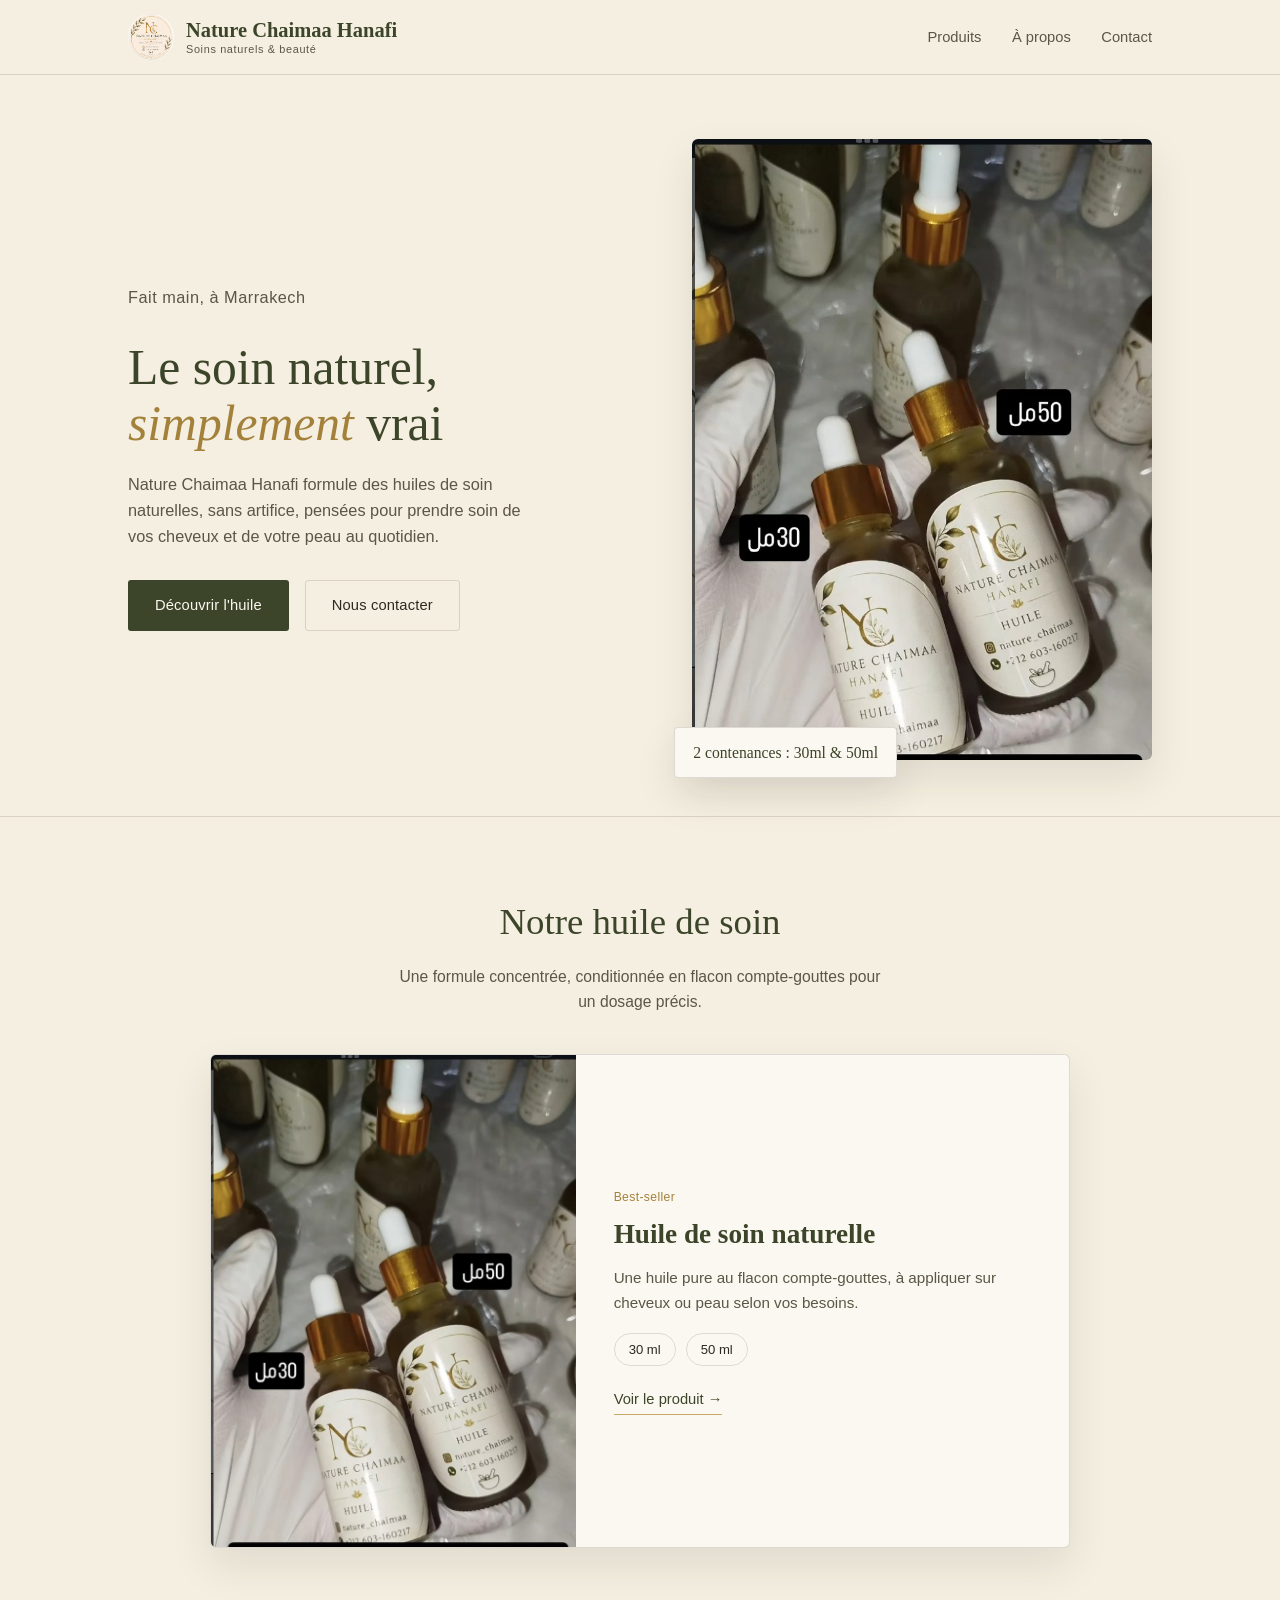
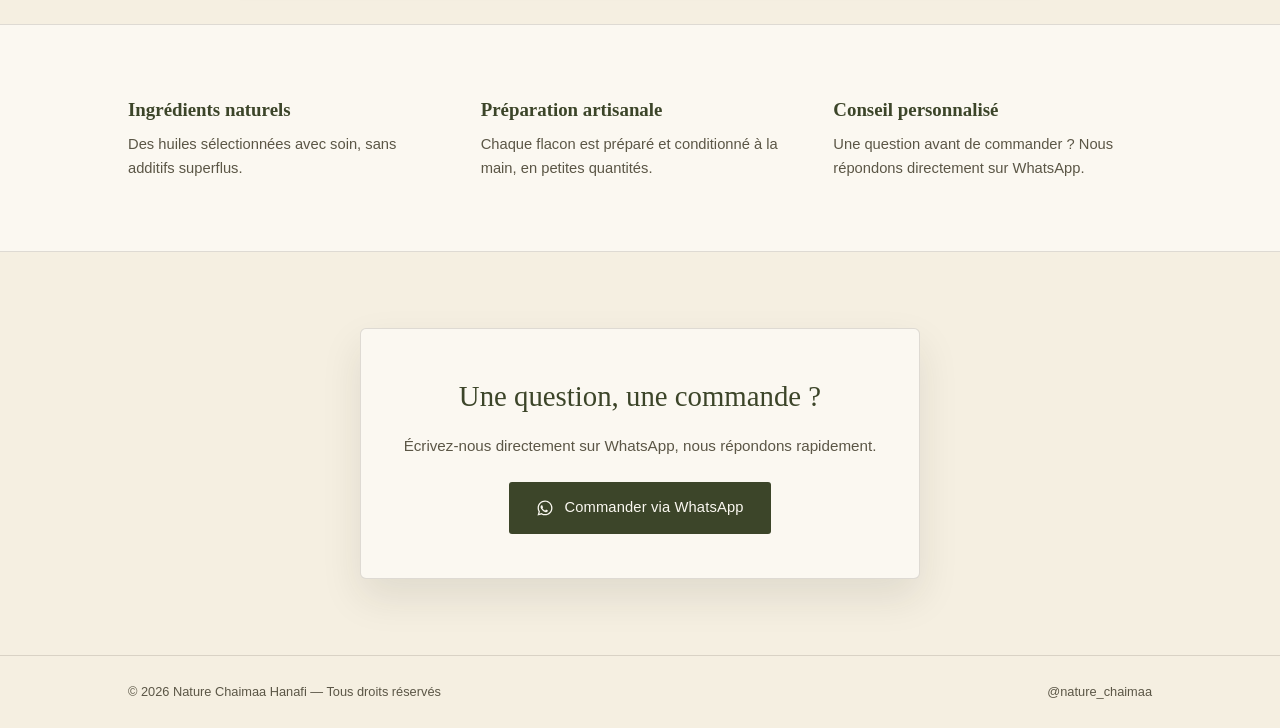
==== index.html @ 71bb735b "first" ====
<!DOCTYPE html>
<html lang="fr">
<head>
<meta charset="UTF-8">
<meta name="viewport" content="width=device-width, initial-scale=1">
<title>Nature Chaimaa Hanafi — Soins naturels &amp; beauté</title>
<meta name="description" content="Nature Chaimaa Hanafi : huiles de soin 100% naturelles, formulées à la main. Découvrez notre huile phare en 30ml et 50ml.">

<!-- Sécurité de base : on limite les sources autorisées (pas de script externe non prévu) -->
<meta http-equiv="Content-Security-Policy" content="default-src 'self'; img-src 'self' data:; style-src 'self' 'unsafe-inline' https://fonts.googleapis.com; font-src https://fonts.gstatic.com; script-src 'self'; connect-src 'self'; frame-ancestors 'none'; base-uri 'self'; form-action 'self'">
<meta http-equiv="X-Content-Type-Options" content="nosniff">
<meta http-equiv="Referrer-Policy" content="strict-origin-when-cross-origin">

<link rel="icon" href="assets/logo.png">
<link rel="stylesheet" href="css/style.css">
</head>
<body>

<header class="site-header">
  <div class="container">
    <a class="brand" href="index.html">
      <img src="assets/logo.png" alt="Logo Nature Chaimaa Hanafi">
      <span class="brand-text">
        <strong>Nature Chaimaa Hanafi</strong>
        <span>Soins naturels &amp; beauté</span>
      </span>
    </a>
    <nav>
      <a href="#produits">Produits</a>
      <a href="#apropos">À propos</a>
      <a href="#contact">Contact</a>
    </nav>
  </div>
</header>

<main>

  <section class="hero">
    <div class="container">
      <div class="hero-text">
        <p class="hero-eyebrow">Fait main, à Marrakech</p>
        <h1>Le soin naturel, <em>simplement</em> vrai</h1>
        <p>Nature Chaimaa Hanafi formule des huiles de soin naturelles, sans artifice, pensées pour prendre soin de vos cheveux et de votre peau au quotidien.</p>
        <div class="hero-actions">
          <a href="#produits" class="btn btn-primary">Découvrir l'huile</a>
          <a href="#contact" class="btn btn-ghost">Nous contacter</a>
        </div>
      </div>
      <div class="hero-figure">
        <img src="assets/huile-hero.jpg" alt="Flacons de l'huile Nature Chaimaa Hanafi, disponibles en 30ml et 50ml">
        <div class="tag">2 contenances : 30ml &amp; 50ml</div>
      </div>
    </div>
  </section>

  <section class="produits" id="produits">
    <div class="container">
      <div class="section-head">
        <h2>Notre huile de soin</h2>
        <p>Une formule concentrée, conditionnée en flacon compte-gouttes pour un dosage précis.</p>
      </div>

      <a class="product-card" href="product-huile.html">
        <div class="product-media">
          <img src="assets/huile-hero.jpg" alt="Huile de soin Nature Chaimaa Hanafi">
        </div>
        <div class="product-body">
          <span class="product-kicker">Best-seller</span>
          <h3>Huile de soin naturelle</h3>
          <p>Une huile pure au flacon compte-gouttes, à appliquer sur cheveux ou peau selon vos besoins.</p>
          <div class="product-sizes">
            <span>30 ml</span>
            <span>50 ml</span>
          </div>
          <span class="product-link">Voir le produit →</span>
        </div>
      </a>
    </div>
  </section>

  <section class="about" id="apropos">
    <div class="container">
      <div class="about-item">
        <h4>Ingrédients naturels</h4>
        <p>Des huiles sélectionnées avec soin, sans additifs superflus.</p>
      </div>
      <div class="about-item">
        <h4>Préparation artisanale</h4>
        <p>Chaque flacon est préparé et conditionné à la main, en petites quantités.</p>
      </div>
      <div class="about-item">
        <h4>Conseil personnalisé</h4>
        <p>Une question avant de commander ? Nous répondons directement sur WhatsApp.</p>
      </div>
    </div>
  </section>

  <section class="contact" id="contact">
    <div class="container">
      <div class="contact-box">
        <h2>Une question, une commande ?</h2>
        <p>Écrivez-nous directement sur WhatsApp, nous répondons rapidement.</p>
        <a
          href="#"
          id="btn-order-whatsapp-home"
          class="btn btn-whatsapp"
          data-whatsapp-simple
          data-product="Huile Nature Chaimaa Hanafi"
          target="_blank"
          rel="noopener noreferrer"
        >
          <svg viewBox="0 0 24 24" aria-hidden="true"><path d="M12.04 2C6.58 2 2.13 6.45 2.13 11.91c0 1.75.46 3.45 1.32 4.95L2 22l5.29-1.39a9.87 9.87 0 0 0 4.75 1.21h.01c5.46 0 9.91-4.45 9.91-9.91 0-2.65-1.03-5.14-2.9-7.01A9.82 9.82 0 0 0 12.04 2zm0 1.67c2.19 0 4.25.85 5.8 2.4a8.2 8.2 0 0 1 2.4 5.81c0 4.53-3.68 8.21-8.21 8.21a8.2 8.2 0 0 1-4.15-1.13l-.3-.17-3.14.83.84-3.06-.19-.31a8.18 8.18 0 0 1-1.26-4.37c0-4.53 3.69-8.21 8.21-8.21zm-4.47 4.7c-.16 0-.42.06-.64.31-.22.24-.85.83-.85 2.03 0 1.2.87 2.35.99 2.51.12.16 1.7 2.6 4.13 3.64 2.02.86 2.43.69 2.87.65.44-.04 1.41-.58 1.61-1.13.2-.56.2-1.03.14-1.13-.06-.1-.22-.16-.46-.28-.24-.12-1.41-.7-1.63-.78-.22-.08-.38-.12-.54.12-.16.24-.62.78-.76.94-.14.16-.28.18-.52.06-.24-.12-1.02-.38-1.95-1.21-.72-.64-1.2-1.44-1.34-1.68-.14-.24-.02-.37.1-.49.11-.11.24-.28.36-.42.12-.14.16-.24.24-.4.08-.16.04-.3-.02-.42-.06-.12-.54-1.32-.75-1.8-.2-.47-.4-.4-.55-.41-.14-.01-.3-.01-.46-.01z"/></svg>
          Commander via WhatsApp
        </a>
      </div>
    </div>
  </section>

</main>

<footer class="site-footer">
  <div class="container">
    <span>© <span id="year"></span> Nature Chaimaa Hanafi — Tous droits réservés</span>
    <a href="https://instagram.com/nature_chaimaa" target="_blank" rel="noopener noreferrer">@nature_chaimaa</a>
  </div>
</footer>

<script src="js/script.js"></script>
</body>
</html>
---- css/style.css ----
/* ==========================================================================
   Nature Chaimaa Hanafi — feuille de style
   Palette inspirée du logo : crème, olive, or mat
   ========================================================================== */

@import url('https://fonts.googleapis.com/css2?family=Cormorant+Garamond:ital,wght@0,400;0,500;0,600;1,500&family=Jost:wght@300;400;500;600&display=swap');

:root {
  --cream: #F5EFE1;
  --cream-soft: #FBF8F1;
  --ink: #2C291F;
  --ink-soft: #5B5646;
  --olive: #545F3B;
  --olive-deep: #3C4529;
  --gold: #A3813A;
  --gold-soft: #C9A968;
  --line: rgba(44, 41, 31, 0.14);
  --shadow: 0 18px 40px rgba(44, 41, 31, 0.10);

  --font-display: 'Cormorant Garamond', 'Georgia', serif;
  --font-body: 'Jost', 'Segoe UI', sans-serif;
}

*, *::before, *::after { box-sizing: border-box; }

html { scroll-behavior: smooth; }

body {
  margin: 0;
  background: var(--cream);
  color: var(--ink);
  font-family: var(--font-body);
  font-weight: 300;
  line-height: 1.6;
  -webkit-font-smoothing: antialiased;
}

img { max-width: 100%; display: block; }

a { color: inherit; text-decoration: none; }

:focus-visible {
  outline: 2px solid var(--gold);
  outline-offset: 3px;
}

.container {
  width: 100%;
  max-width: 1080px;
  margin: 0 auto;
  padding: 0 28px;
}

/* ---------- Header ---------- */

.site-header {
  position: sticky;
  top: 0;
  z-index: 20;
  background: rgba(245, 239, 225, 0.92);
  backdrop-filter: blur(6px);
  border-bottom: 1px solid var(--line);
}

.site-header .container {
  display: flex;
  align-items: center;
  justify-content: space-between;
  padding-top: 14px;
  padding-bottom: 14px;
}

.brand {
  display: flex;
  align-items: center;
  gap: 12px;
}

.brand img {
  width: 46px;
  height: 46px;
  border-radius: 50%;
  object-fit: cover;
}

.brand-text {
  display: flex;
  flex-direction: column;
  line-height: 1.15;
}

.brand-text strong {
  font-family: var(--font-display);
  font-size: 1.28rem;
  font-weight: 600;
  color: var(--olive-deep);
}

.brand-text span {
  font-size: 0.68rem;
  letter-spacing: 0.06em;
  color: var(--ink-soft);
}

.site-header nav a {
  font-size: 0.92rem;
  color: var(--ink-soft);
  margin-left: 26px;
  transition: color 0.2s ease;
}

.site-header nav a:hover { color: var(--gold); }

/* ---------- Hero ---------- */

.hero {
  padding: 64px 0 56px;
  border-bottom: 1px solid var(--line);
}

.hero .container {
  display: grid;
  grid-template-columns: 1.05fr 0.95fr;
  gap: 56px;
  align-items: center;
}

.hero-eyebrow {
  color: var(--gold);
  font-size: 0.82rem;
  letter-spacing: 0.03em;
}

.hero h1 {
  font-family: var(--font-display);
  font-weight: 500;
  font-size: clamp(2.2rem, 4vw, 3.1rem);
  line-height: 1.12;
  color: var(--olive-deep);
  margin: 10px 0 20px;
}

.hero h1 em {
  font-style: italic;
  color: var(--gold);
}

.hero p {
  max-width: 46ch;
  color: var(--ink-soft);
  font-size: 1.02rem;
  margin-bottom: 30px;
}

.hero-actions {
  display: flex;
  gap: 16px;
  flex-wrap: wrap;
}

.hero-figure {
  position: relative;
}

.hero-figure img {
  width: 100%;
  border-radius: 6px;
  box-shadow: var(--shadow);
}

.hero-figure .tag {
  position: absolute;
  bottom: -18px;
  left: -18px;
  background: var(--cream-soft);
  border: 1px solid var(--line);
  border-radius: 4px;
  padding: 12px 18px;
  font-family: var(--font-display);
  font-size: 0.98rem;
  color: var(--olive-deep);
  box-shadow: var(--shadow);
}

/* ---------- Buttons ---------- */

.btn {
  display: inline-flex;
  align-items: center;
  gap: 10px;
  padding: 13px 26px;
  border-radius: 3px;
  font-size: 0.92rem;
  letter-spacing: 0.01em;
  border: 1px solid transparent;
  cursor: pointer;
  transition: transform 0.15s ease, box-shadow 0.15s ease, background 0.2s ease;
}

.btn-primary {
  background: var(--olive-deep);
  color: var(--cream-soft);
}

.btn-primary:hover {
  background: var(--olive);
  box-shadow: 0 8px 20px rgba(60, 69, 41, 0.28);
}

.btn-ghost {
  background: transparent;
  border-color: var(--line);
  color: var(--ink);
}

.btn-ghost:hover { border-color: var(--gold); color: var(--gold); }

.btn-whatsapp {
  background: #3C4529;
  color: var(--cream-soft);
}

.btn-whatsapp:hover {
  background: var(--gold);
  color: var(--ink);
}

.btn-whatsapp svg { width: 18px; height: 18px; fill: currentColor; }

/* ---------- Section titles ---------- */

.section-head {
  max-width: 56ch;
  margin: 0 auto 40px;
  text-align: center;
}

.section-head h2 {
  font-family: var(--font-display);
  font-weight: 500;
  font-size: clamp(1.8rem, 3vw, 2.3rem);
  color: var(--olive-deep);
  margin: 0 0 12px;
}

.section-head p {
  color: var(--ink-soft);
  font-size: 0.98rem;
  margin: 0;
}

/* ---------- Produit (carte) ---------- */

.produits { padding: 76px 0; }

.product-card {
  display: grid;
  grid-template-columns: 0.85fr 1.15fr;
  gap: 0;
  background: var(--cream-soft);
  border: 1px solid var(--line);
  border-radius: 6px;
  overflow: hidden;
  box-shadow: var(--shadow);
  transition: box-shadow 0.2s ease;
  max-width: 860px;
  margin: 0 auto;
}

.product-card:hover { box-shadow: 0 24px 50px rgba(44,41,31,0.14); }

.product-card .product-media {
  position: relative;
  overflow: hidden;
  min-height: 260px;
}

.product-card .product-media img {
  width: 100%;
  height: 100%;
  object-fit: cover;
  object-position: center 30%;
  transition: transform 0.4s ease;
}

.product-card:hover .product-media img { transform: scale(1.04); }

.product-body {
  padding: 34px 38px;
  display: flex;
  flex-direction: column;
  justify-content: center;
}

.product-kicker {
  font-size: 0.76rem;
  color: var(--gold);
  letter-spacing: 0.03em;
  margin-bottom: 6px;
}

.product-body h3 {
  font-family: var(--font-display);
  font-size: 1.7rem;
  font-weight: 600;
  color: var(--olive-deep);
  margin: 0 0 10px;
}

.product-body p {
  color: var(--ink-soft);
  font-size: 0.95rem;
  margin: 0 0 18px;
}

.product-sizes {
  display: flex;
  gap: 10px;
  margin-bottom: 22px;
}

.product-sizes span {
  border: 1px solid var(--line);
  border-radius: 20px;
  padding: 5px 14px;
  font-size: 0.82rem;
  color: var(--ink);
}

.product-link {
  display: inline-flex;
  align-items: center;
  gap: 8px;
  color: var(--olive-deep);
  font-size: 0.92rem;
  border-bottom: 1px solid var(--gold-soft);
  width: fit-content;
  padding-bottom: 2px;
  transition: gap 0.2s ease, color 0.2s ease;
}

.product-link:hover { gap: 13px; color: var(--gold); }

/* ---------- À propos ---------- */

.about {
  background: var(--cream-soft);
  border-top: 1px solid var(--line);
  border-bottom: 1px solid var(--line);
  padding: 70px 0;
}

.about .container {
  display: grid;
  grid-template-columns: repeat(3, 1fr);
  gap: 34px;
}

.about-item h4 {
  font-family: var(--font-display);
  font-weight: 600;
  font-size: 1.18rem;
  color: var(--olive-deep);
  margin: 0 0 8px;
}

.about-item p {
  color: var(--ink-soft);
  font-size: 0.92rem;
  margin: 0;
}

/* ---------- Contact ---------- */

.contact { padding: 76px 0; text-align: center; }

.contact-box {
  max-width: 560px;
  margin: 0 auto;
  background: var(--cream-soft);
  border: 1px solid var(--line);
  border-radius: 6px;
  padding: 44px 40px;
  box-shadow: var(--shadow);
}

.contact-box h2 {
  font-family: var(--font-display);
  color: var(--olive-deep);
  font-weight: 500;
  font-size: 1.8rem;
  margin: 0 0 10px;
}

.contact-box p {
  color: var(--ink-soft);
  font-size: 0.95rem;
  margin-bottom: 24px;
}

/* ---------- Footer ---------- */

.site-footer {
  border-top: 1px solid var(--line);
  padding: 26px 0;
}

.site-footer .container {
  display: flex;
  justify-content: space-between;
  align-items: center;
  flex-wrap: wrap;
  gap: 10px;
  font-size: 0.8rem;
  color: var(--ink-soft);
}

.site-footer a:hover { color: var(--gold); }

/* ---------- Page produit ---------- */

.breadcrumb {
  font-size: 0.82rem;
  color: var(--ink-soft);
  padding: 22px 0 0;
}

.breadcrumb a:hover { color: var(--gold); }

.product-detail { padding: 30px 0 80px; }

.product-detail .container {
  display: grid;
  grid-template-columns: 1fr 1fr;
  gap: 58px;
  align-items: flex-start;
}

.pd-media img {
  width: 100%;
  border-radius: 6px;
  box-shadow: var(--shadow);
}

.pd-kicker {
  color: var(--gold);
  font-size: 0.82rem;
  letter-spacing: 0.03em;
  margin-bottom: 8px;
}

.pd-info h1 {
  font-family: var(--font-display);
  font-weight: 500;
  font-size: clamp(2rem, 3.2vw, 2.6rem);
  color: var(--olive-deep);
  margin: 0 0 14px;
}

.pd-info > p.pd-desc {
  color: var(--ink-soft);
  font-size: 1rem;
  margin-bottom: 26px;
}

.pd-sizes {
  display: flex;
  gap: 14px;
  margin-bottom: 28px;
}

.size-option {
  flex: 1;
  border: 1px solid var(--line);
  border-radius: 5px;
  padding: 16px;
  text-align: center;
  cursor: pointer;
  background: var(--cream-soft);
  transition: border-color 0.2s ease, background 0.2s ease;
}

.size-option strong {
  display: block;
  font-family: var(--font-display);
  font-size: 1.15rem;
  color: var(--olive-deep);
}

.size-option span {
  font-size: 0.78rem;
  color: var(--ink-soft);
}

.size-option.active,
.size-option:hover {
  border-color: var(--gold);
  background: rgba(163, 129, 58, 0.08);
}

.pd-price {
  font-family: var(--font-display);
  font-size: 1.6rem;
  color: var(--olive-deep);
  margin-bottom: 26px;
}

.pd-price small {
  font-family: var(--font-body);
  font-size: 0.75rem;
  color: var(--ink-soft);
  display: block;
  margin-top: 2px;
}

.pd-list {
  list-style: none;
  padding: 0;
  margin: 0 0 30px;
  border-top: 1px solid var(--line);
}

.pd-list li {
  padding: 12px 0;
  border-bottom: 1px solid var(--line);
  font-size: 0.92rem;
  color: var(--ink-soft);
  display: flex;
  justify-content: space-between;
  gap: 12px;
}

.pd-list li strong { color: var(--ink); font-weight: 500; }

.pd-actions { display: flex; gap: 14px; flex-wrap: wrap; }

/* ---------- Responsive ---------- */

@media (max-width: 860px) {
  .hero .container,
  .product-card,
  .product-detail .container {
    grid-template-columns: 1fr;
  }

  .hero-figure { order: -1; }

  .about .container { grid-template-columns: 1fr; }

  .product-card .product-media { min-height: 220px; }

  .hero-figure .tag { left: 14px; bottom: -14px; }
}

@media (max-width: 560px) {
  .site-header nav { display: none; }
  .hero { padding: 44px 0 40px; }
  .produits, .contact { padding: 52px 0; }
}

@media (prefers-reduced-motion: reduce) {
  * { transition: none !important; animation: none !important; }
}
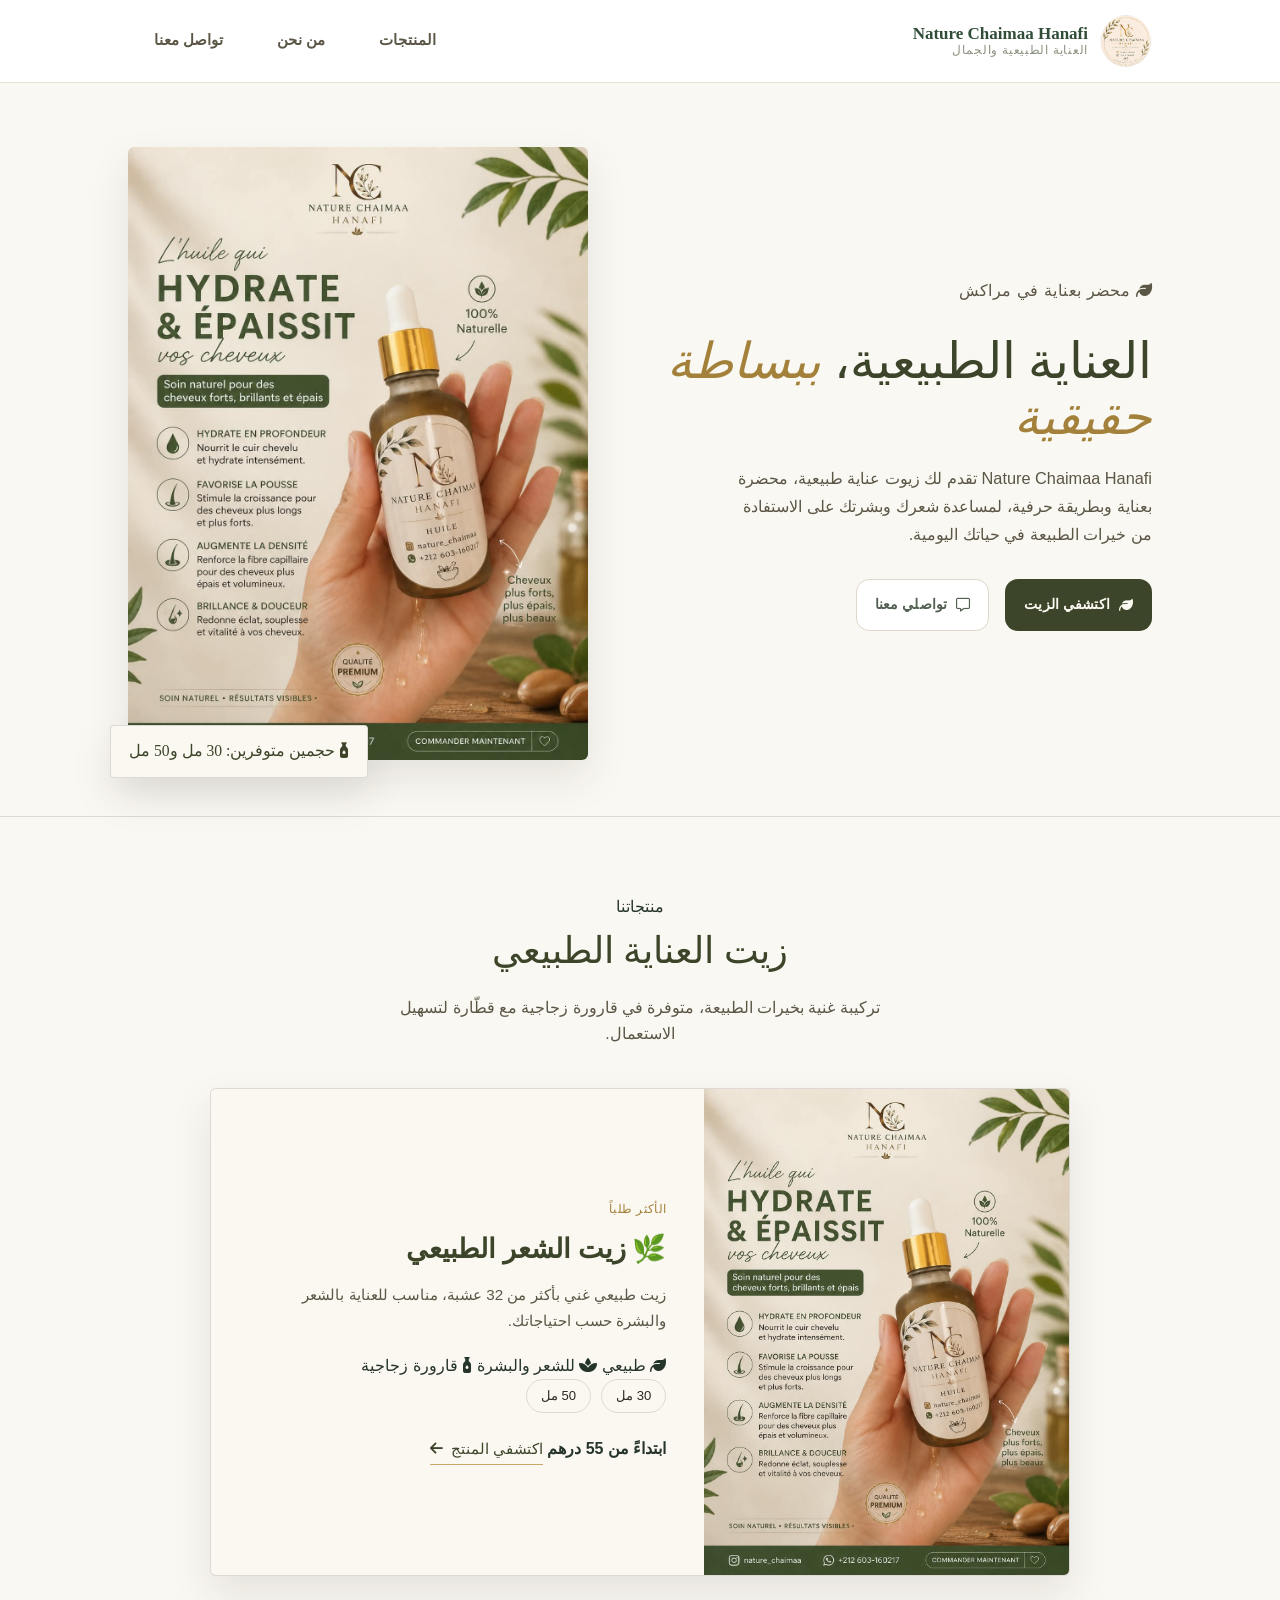
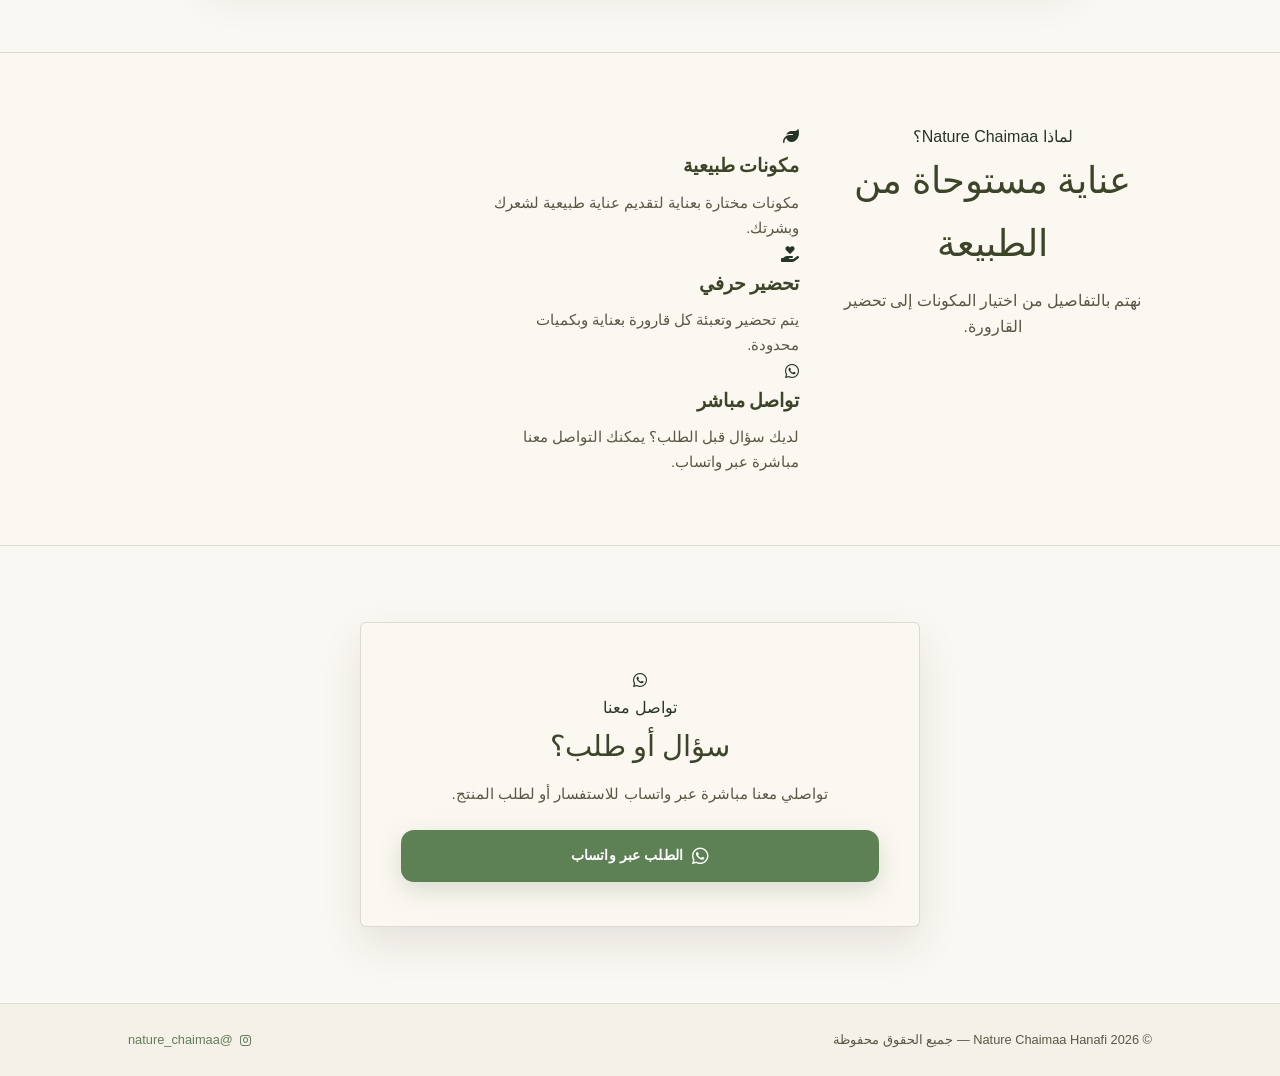
==== commit 44a293ab: "upgrade to 1 product" ====
--- a/index.html
+++ b/index.html
@@ -1,130 +1,621 @@
 <!DOCTYPE html>
-<html lang="fr">
+<html lang="ar" dir="rtl">
+
 <head>
-<meta charset="UTF-8">
-<meta name="viewport" content="width=device-width, initial-scale=1">
-<title>Nature Chaimaa Hanafi — Soins naturels &amp; beauté</title>
-<meta name="description" content="Nature Chaimaa Hanafi : huiles de soin 100% naturelles, formulées à la main. Découvrez notre huile phare en 30ml et 50ml.">
-
-<!-- Sécurité de base : on limite les sources autorisées (pas de script externe non prévu) -->
-<meta http-equiv="Content-Security-Policy" content="default-src 'self'; img-src 'self' data:; style-src 'self' 'unsafe-inline' https://fonts.googleapis.com; font-src https://fonts.gstatic.com; script-src 'self'; connect-src 'self'; frame-ancestors 'none'; base-uri 'self'; form-action 'self'">
-<meta http-equiv="X-Content-Type-Options" content="nosniff">
-<meta http-equiv="Referrer-Policy" content="strict-origin-when-cross-origin">
-
-<link rel="icon" href="assets/logo.png">
-<link rel="stylesheet" href="css/style.css">
+
+    <meta charset="UTF-8">
+
+    <meta
+        name="viewport"
+        content="width=device-width, initial-scale=1"
+    >
+
+    <title>
+        Nature Chaimaa Hanafi — العناية الطبيعية والجمال
+    </title>
+
+    <meta
+        name="description"
+        content="Nature Chaimaa Hanafi — زيوت طبيعية للعناية بالشعر والبشرة، محضرة بعناية وبطريقة حرفية."
+    >
+
+    <meta
+        http-equiv="Content-Security-Policy"
+        content="default-src 'self'; img-src 'self' data:; style-src 'self' 'unsafe-inline' https://fonts.googleapis.com https://cdnjs.cloudflare.com; font-src https://fonts.gstatic.com https://cdnjs.cloudflare.com; script-src 'self'; connect-src 'self'; frame-ancestors 'none'; base-uri 'self'; form-action 'self'"
+    >
+
+    <meta
+        http-equiv="X-Content-Type-Options"
+        content="nosniff"
+    >
+
+    <meta
+        http-equiv="Referrer-Policy"
+        content="strict-origin-when-cross-origin"
+    >
+
+    <link
+        rel="icon"
+        href="assets/logo.png"
+    >
+
+    <link
+        rel="stylesheet"
+        href="css/style.css"
+    >
+
+    <!-- Font Awesome -->
+    <link
+        rel="stylesheet"
+        href="https://cdnjs.cloudflare.com/ajax/libs/font-awesome/6.5.2/css/all.min.css"
+    >
+
 </head>
+
+
 <body>
 
+
+<!-- =====================================
+     HEADER
+===================================== -->
+
 <header class="site-header">
-  <div class="container">
-    <a class="brand" href="index.html">
-      <img src="assets/logo.png" alt="Logo Nature Chaimaa Hanafi">
-      <span class="brand-text">
-        <strong>Nature Chaimaa Hanafi</strong>
-        <span>Soins naturels &amp; beauté</span>
-      </span>
-    </a>
-    <nav>
-      <a href="#produits">Produits</a>
-      <a href="#apropos">À propos</a>
-      <a href="#contact">Contact</a>
-    </nav>
-  </div>
+
+    <div class="container header-content">
+
+        <a
+            class="brand"
+            href="index.html"
+        >
+
+            <img
+                src="assets/logo.png"
+                alt="شعار Nature Chaimaa Hanafi"
+            >
+
+            <div class="brand-text">
+
+                <strong>
+                    Nature Chaimaa Hanafi
+                </strong>
+
+                <span>
+                    العناية الطبيعية والجمال
+                </span>
+
+            </div>
+
+        </a>
+
+
+        <nav class="main-nav">
+
+            <a href="#produits">
+                المنتجات
+            </a>
+
+            <a href="#apropos">
+                من نحن
+            </a>
+
+            <a href="#contact">
+                تواصل معنا
+            </a>
+
+        </nav>
+
+    </div>
+
 </header>
 
+
+
 <main>
 
-  <section class="hero">
+
+<!-- =====================================
+     HERO
+===================================== -->
+
+<section class="hero">
+
+    <div class="container hero-grid">
+
+
+        <div class="hero-text">
+
+            <p class="hero-eyebrow">
+
+                <i class="fa-solid fa-leaf"></i>
+
+                محضر بعناية في مراكش
+
+            </p>
+
+
+            <h1>
+
+                العناية الطبيعية،
+                <em>ببساطة حقيقية</em>
+
+            </h1>
+
+
+            <p class="hero-description">
+
+                Nature Chaimaa Hanafi تقدم لك زيوت عناية
+                طبيعية، محضرة بعناية وبطريقة حرفية،
+                لمساعدة شعرك وبشرتك على الاستفادة من
+                خيرات الطبيعة في حياتك اليومية.
+
+            </p>
+
+
+            <div class="hero-actions">
+
+                <a
+                    href="#produits"
+                    class="btn btn-primary"
+                >
+
+                    <i class="fa-solid fa-leaf"></i>
+
+                    اكتشفي الزيت
+
+                </a>
+
+
+                <a
+                    href="#contact"
+                    class="btn btn-ghost"
+                >
+
+                    <i class="fa-regular fa-message"></i>
+
+                    تواصلي معنا
+
+                </a>
+
+            </div>
+
+        </div>
+
+
+
+        <div class="hero-figure">
+
+            <div class="hero-image-wrapper">
+
+                <img
+                    src="assets/WhatsApp Image 2026-09-25 at 22.06.41.jpeg"
+                    alt="زيت Nature Chaimaa Hanafi المتوفر بحجم 30 مل و50 مل"
+                >
+
+            </div>
+
+
+            <div class="tag">
+
+                <i class="fa-solid fa-bottle-droplet"></i>
+
+                حجمين متوفرين: 30 مل و50 مل
+
+            </div>
+
+        </div>
+
+    </div>
+
+</section>
+
+
+
+<!-- =====================================
+     PRODUCTS
+===================================== -->
+
+<section
+    class="produits"
+    id="produits"
+>
+
     <div class="container">
-      <div class="hero-text">
-        <p class="hero-eyebrow">Fait main, à Marrakech</p>
-        <h1>Le soin naturel, <em>simplement</em> vrai</h1>
-        <p>Nature Chaimaa Hanafi formule des huiles de soin naturelles, sans artifice, pensées pour prendre soin de vos cheveux et de votre peau au quotidien.</p>
-        <div class="hero-actions">
-          <a href="#produits" class="btn btn-primary">Découvrir l'huile</a>
-          <a href="#contact" class="btn btn-ghost">Nous contacter</a>
+
+
+        <div class="section-head">
+
+            <span class="section-kicker">
+
+                منتجاتنا
+
+            </span>
+
+
+            <h2>
+
+                زيت العناية الطبيعي
+
+            </h2>
+
+
+            <p>
+
+                تركيبة غنية بخيرات الطبيعة،
+                متوفرة في قارورة زجاجية مع قطّارة
+                لتسهيل الاستعمال.
+
+            </p>
+
         </div>
-      </div>
-      <div class="hero-figure">
-        <img src="assets/huile-hero.jpg" alt="Flacons de l'huile Nature Chaimaa Hanafi, disponibles en 30ml et 50ml">
-        <div class="tag">2 contenances : 30ml &amp; 50ml</div>
-      </div>
+
+
+
+        <a
+            class="product-card"
+            href="product-huile.html"
+        >
+
+            <div class="product-media">
+
+                <img
+                    src="assets/WhatsApp Image 2026-09-25 at 22.06.41.jpeg"
+                    alt="زيت العناية الطبيعي Nature Chaimaa Hanafi"
+                >
+
+            </div>
+
+
+
+            <div class="product-body">
+
+                <span class="product-kicker">
+
+                    الأكثر طلباً
+
+                </span>
+
+
+                <h3>
+
+                    🌿 زيت الشعر الطبيعي
+
+                </h3>
+
+
+                <p>
+
+                    زيت طبيعي غني بأكثر من 32 عشبة،
+                    مناسب للعناية بالشعر والبشرة
+                    حسب احتياجاتك.
+
+                </p>
+
+
+
+                <div class="product-features">
+
+                    <span>
+
+                        <i class="fa-solid fa-leaf"></i>
+
+                        طبيعي
+
+                    </span>
+
+
+                    <span>
+
+                        <i class="fa-solid fa-spa"></i>
+
+                        للشعر والبشرة
+
+                    </span>
+
+
+                    <span>
+
+                        <i class="fa-solid fa-bottle-droplet"></i>
+
+                        قارورة زجاجية
+
+                    </span>
+
+                </div>
+
+
+
+                <div class="product-sizes">
+
+                    <span>
+
+                        30 مل
+
+                    </span>
+
+
+                    <span>
+
+                        50 مل
+
+                    </span>
+
+                </div>
+
+
+
+                <div class="product-bottom">
+
+                    <strong>
+
+                        ابتداءً من 55 درهم
+
+                    </strong>
+
+
+                    <span class="product-link">
+
+                        اكتشفي المنتج
+
+                        <i class="fa-solid fa-arrow-left"></i>
+
+                    </span>
+
+                </div>
+
+            </div>
+
+        </a>
+
     </div>
-  </section>
-
-  <section class="produits" id="produits">
+
+</section>
+
+
+
+<!-- =====================================
+     ABOUT
+===================================== -->
+
+<section
+    class="about"
+    id="apropos"
+>
+
     <div class="container">
-      <div class="section-head">
-        <h2>Notre huile de soin</h2>
-        <p>Une formule concentrée, conditionnée en flacon compte-gouttes pour un dosage précis.</p>
-      </div>
-
-      <a class="product-card" href="product-huile.html">
-        <div class="product-media">
-          <img src="assets/huile-hero.jpg" alt="Huile de soin Nature Chaimaa Hanafi">
+
+
+        <div class="section-head">
+
+            <span class="section-kicker">
+
+                لماذا Nature Chaimaa؟
+
+            </span>
+
+
+            <h2>
+
+                عناية مستوحاة من الطبيعة
+
+            </h2>
+
+
+            <p>
+
+                نهتم بالتفاصيل من اختيار المكونات
+                إلى تحضير القارورة.
+
+            </p>
+
         </div>
-        <div class="product-body">
-          <span class="product-kicker">Best-seller</span>
-          <h3>Huile de soin naturelle</h3>
-          <p>Une huile pure au flacon compte-gouttes, à appliquer sur cheveux ou peau selon vos besoins.</p>
-          <div class="product-sizes">
-            <span>30 ml</span>
-            <span>50 ml</span>
-          </div>
-          <span class="product-link">Voir le produit →</span>
+
+
+
+        <div class="about-grid">
+
+
+            <div class="about-item">
+
+                <div class="about-icon">
+
+                    <i class="fa-solid fa-leaf"></i>
+
+                </div>
+
+
+                <h4>
+
+                    مكونات طبيعية
+
+                </h4>
+
+
+                <p>
+
+                    مكونات مختارة بعناية لتقديم
+                    عناية طبيعية لشعرك وبشرتك.
+
+                </p>
+
+            </div>
+
+
+
+            <div class="about-item">
+
+                <div class="about-icon">
+
+                    <i class="fa-solid fa-hand-holding-heart"></i>
+
+                </div>
+
+
+                <h4>
+
+                    تحضير حرفي
+
+                </h4>
+
+
+                <p>
+
+                    يتم تحضير وتعبئة كل قارورة
+                    بعناية وبكميات محدودة.
+
+                </p>
+
+            </div>
+
+
+
+            <div class="about-item">
+
+                <div class="about-icon">
+
+                    <i class="fa-brands fa-whatsapp"></i>
+
+                </div>
+
+
+                <h4>
+
+                    تواصل مباشر
+
+                </h4>
+
+
+                <p>
+
+                    لديك سؤال قبل الطلب؟
+                    يمكنك التواصل معنا مباشرة عبر واتساب.
+
+                </p>
+
+            </div>
+
         </div>
-      </a>
+
     </div>
-  </section>
-
-  <section class="about" id="apropos">
+
+</section>
+
+
+
+<!-- =====================================
+     CONTACT
+===================================== -->
+
+<section
+    class="contact"
+    id="contact"
+>
+
     <div class="container">
-      <div class="about-item">
-        <h4>Ingrédients naturels</h4>
-        <p>Des huiles sélectionnées avec soin, sans additifs superflus.</p>
-      </div>
-      <div class="about-item">
-        <h4>Préparation artisanale</h4>
-        <p>Chaque flacon est préparé et conditionné à la main, en petites quantités.</p>
-      </div>
-      <div class="about-item">
-        <h4>Conseil personnalisé</h4>
-        <p>Une question avant de commander ? Nous répondons directement sur WhatsApp.</p>
-      </div>
+
+        <div class="contact-box">
+
+
+            <div class="contact-icon">
+
+                <i class="fa-brands fa-whatsapp"></i>
+
+            </div>
+
+
+            <span class="section-kicker">
+
+                تواصل معنا
+
+            </span>
+
+
+            <h2>
+
+                سؤال أو طلب؟
+
+            </h2>
+
+
+            <p>
+
+                تواصلي معنا مباشرة عبر واتساب
+                للاستفسار أو لطلب المنتج.
+
+            </p>
+
+
+            <a
+                href="#"
+                id="btn-order-whatsapp-home"
+                class="btn btn-whatsapp"
+                data-whatsapp-simple
+                target="_blank"
+                rel="noopener noreferrer"
+            >
+
+                <i class="fa-brands fa-whatsapp"></i>
+
+                الطلب عبر واتساب
+
+            </a>
+
+        </div>
+
     </div>
-  </section>
-
-  <section class="contact" id="contact">
-    <div class="container">
-      <div class="contact-box">
-        <h2>Une question, une commande ?</h2>
-        <p>Écrivez-nous directement sur WhatsApp, nous répondons rapidement.</p>
+
+</section>
+
+
+</main>
+
+
+
+<!-- =====================================
+     FOOTER
+===================================== -->
+
+<footer class="site-footer">
+
+    <div class="container footer-content">
+
+
+        <span>
+
+            ©
+            <span id="year"></span>
+
+            Nature Chaimaa Hanafi
+
+            — جميع الحقوق محفوظة
+
+        </span>
+
+
         <a
-          href="#"
-          id="btn-order-whatsapp-home"
-          class="btn btn-whatsapp"
-          data-whatsapp-simple
-          data-product="Huile Nature Chaimaa Hanafi"
-          target="_blank"
-          rel="noopener noreferrer"
+            href="https://instagram.com/nature_chaimaa"
+            target="_blank"
+            rel="noopener noreferrer"
         >
-          <svg viewBox="0 0 24 24" aria-hidden="true"><path d="M12.04 2C6.58 2 2.13 6.45 2.13 11.91c0 1.75.46 3.45 1.32 4.95L2 22l5.29-1.39a9.87 9.87 0 0 0 4.75 1.21h.01c5.46 0 9.91-4.45 9.91-9.91 0-2.65-1.03-5.14-2.9-7.01A9.82 9.82 0 0 0 12.04 2zm0 1.67c2.19 0 4.25.85 5.8 2.4a8.2 8.2 0 0 1 2.4 5.81c0 4.53-3.68 8.21-8.21 8.21a8.2 8.2 0 0 1-4.15-1.13l-.3-.17-3.14.83.84-3.06-.19-.31a8.18 8.18 0 0 1-1.26-4.37c0-4.53 3.69-8.21 8.21-8.21zm-4.47 4.7c-.16 0-.42.06-.64.31-.22.24-.85.83-.85 2.03 0 1.2.87 2.35.99 2.51.12.16 1.7 2.6 4.13 3.64 2.02.86 2.43.69 2.87.65.44-.04 1.41-.58 1.61-1.13.2-.56.2-1.03.14-1.13-.06-.1-.22-.16-.46-.28-.24-.12-1.41-.7-1.63-.78-.22-.08-.38-.12-.54.12-.16.24-.62.78-.76.94-.14.16-.28.18-.52.06-.24-.12-1.02-.38-1.95-1.21-.72-.64-1.2-1.44-1.34-1.68-.14-.24-.02-.37.1-.49.11-.11.24-.28.36-.42.12-.14.16-.24.24-.4.08-.16.04-.3-.02-.42-.06-.12-.54-1.32-.75-1.8-.2-.47-.4-.4-.55-.41-.14-.01-.3-.01-.46-.01z"/></svg>
-          Commander via WhatsApp
+
+            <i class="fa-brands fa-instagram"></i>
+
+            @nature_chaimaa
+
         </a>
-      </div>
+
     </div>
-  </section>
-
-</main>
-
-<footer class="site-footer">
-  <div class="container">
-    <span>© <span id="year"></span> Nature Chaimaa Hanafi — Tous droits réservés</span>
-    <a href="https://instagram.com/nature_chaimaa" target="_blank" rel="noopener noreferrer">@nature_chaimaa</a>
-  </div>
+
 </footer>
 
+
+
+<!-- =====================================
+     JAVASCRIPT
+===================================== -->
+
 <script src="js/script.js"></script>
+
 </body>
-</html>
+
+</html>
--- a/css/style.css
+++ b/css/style.css
@@ -216,7 +216,7 @@
 .btn-ghost:hover { border-color: var(--gold); color: var(--gold); }
 
 .btn-whatsapp {
-  background: #3C4529;
+  background: #25D366;
   color: var(--cream-soft);
 }
 
@@ -561,3 +561,902 @@
 @media (prefers-reduced-motion: reduce) {
   * { transition: none !important; animation: none !important; }
 }
+/* =========================================
+   RESET
+========================================= */
+
+* {
+    margin: 0;
+    padding: 0;
+    box-sizing: border-box;
+}
+
+
+html {
+    scroll-behavior: smooth;
+}
+
+
+body {
+    font-family:
+        "Arial",
+        "Tahoma",
+        sans-serif;
+
+    background: #faf8f2;
+
+    color: #26352a;
+
+    line-height: 1.7;
+}
+
+
+img {
+    max-width: 100%;
+    display: block;
+}
+
+
+a {
+    text-decoration: none;
+    color: inherit;
+}
+
+
+button {
+    font-family: inherit;
+}
+
+
+/* =========================================
+   CONTAINER
+========================================= */
+
+.container {
+    width: min(1150px, 92%);
+
+    margin: 0 auto;
+}
+
+
+/* =========================================
+   HEADER
+========================================= */
+
+.site-header {
+    background: rgba(255, 255, 255, 0.96);
+
+    border-bottom: 1px solid #e6e0d2;
+
+    position: sticky;
+
+    top: 0;
+
+    z-index: 1000;
+
+    backdrop-filter: blur(10px);
+}
+
+
+.header-content {
+    min-height: 82px;
+
+    display: flex;
+
+    align-items: center;
+
+    justify-content: space-between;
+
+    gap: 30px;
+}
+
+
+.brand {
+    display: flex;
+
+    align-items: center;
+
+    gap: 12px;
+}
+
+
+.brand img {
+    width: 52px;
+
+    height: 52px;
+
+    object-fit: contain;
+
+    border-radius: 50%;
+}
+
+
+.brand-text {
+    display: flex;
+
+    flex-direction: column;
+
+    gap: 1px;
+}
+
+
+.brand-text strong {
+    font-size: 17px;
+
+    color: #304d37;
+}
+
+
+.brand-text span {
+    font-size: 12px;
+
+    color: #8b927f;
+}
+
+
+.main-nav {
+    display: flex;
+
+    align-items: center;
+
+    gap: 28px;
+}
+
+
+.main-nav a {
+    color: #526253;
+
+    font-size: 14px;
+
+    font-weight: 600;
+
+    transition: 0.25s ease;
+}
+
+
+.main-nav a:hover {
+    color: #718d60;
+}
+
+
+/* =========================================
+   BREADCRUMB
+========================================= */
+
+.breadcrumb {
+    padding: 24px 0;
+
+    display: flex;
+
+    align-items: center;
+
+    gap: 8px;
+
+    color: #969b91;
+
+    font-size: 13px;
+}
+
+
+.breadcrumb a {
+    color: #637b5f;
+
+    transition: 0.2s ease;
+}
+
+
+.breadcrumb a:hover {
+    color: #3f5d43;
+}
+
+
+/* =========================================
+   PRODUCT SECTION
+========================================= */
+
+.product-detail {
+    padding: 25px 0 80px;
+}
+
+
+.product-grid {
+    display: grid;
+
+    grid-template-columns: 1fr 1fr;
+
+    gap: 70px;
+
+    align-items: start;
+}
+
+
+/* =========================================
+   PRODUCT IMAGE
+========================================= */
+
+.pd-media {
+    position: sticky;
+
+    top: 110px;
+}
+
+
+.image-wrapper {
+    background: #f0eee5;
+
+    border-radius: 28px;
+
+    overflow: hidden;
+
+    padding: 20px;
+
+    border: 1px solid #e4dfd2;
+
+    box-shadow:
+        0 20px 60px rgba(50, 65, 48, 0.08);
+}
+
+
+.image-wrapper img {
+    width: 100%;
+
+    aspect-ratio: 1 / 1;
+
+    object-fit: cover;
+
+    border-radius: 20px;
+
+    transition: transform 0.5s ease;
+}
+
+
+.image-wrapper:hover img {
+    transform: scale(1.025);
+}
+
+
+/* =========================================
+   PRODUCT INFO
+========================================= */
+
+.pd-info {
+    padding-top: 5px;
+}
+
+
+.pd-kicker {
+    display: inline-flex;
+
+    padding: 5px 13px;
+
+    border-radius: 50px;
+
+    background: #e5eedf;
+
+    color: #54704e;
+
+    font-size: 12px;
+
+    font-weight: 700;
+
+    margin-bottom: 13px;
+}
+
+
+.pd-info h1 {
+    font-size: clamp(30px, 4vw, 46px);
+
+    line-height: 1.25;
+
+    color: #2d4633;
+
+    margin-bottom: 20px;
+}
+
+
+.pd-desc {
+    font-size: 16px;
+
+    color: #60695f;
+
+    line-height: 2;
+
+    margin-bottom: 25px;
+}
+
+
+/* =========================================
+   BENEFITS
+========================================= */
+
+.benefits {
+    display: grid;
+
+    grid-template-columns: 1fr 1fr;
+
+    gap: 10px;
+
+    margin-bottom: 30px;
+}
+
+
+.benefit {
+    display: flex;
+
+    align-items: center;
+
+    gap: 10px;
+
+    padding: 11px 13px;
+
+    background: #fff;
+
+    border: 1px solid #e8e4d9;
+
+    border-radius: 12px;
+
+    color: #566255;
+
+    font-size: 13px;
+}
+
+
+.benefit i {
+    color: #779265;
+
+    width: 18px;
+
+    text-align: center;
+
+    flex-shrink: 0;
+}
+
+
+/* =========================================
+   SIZE
+========================================= */
+
+.size-section {
+    margin-top: 10px;
+}
+
+
+.size-section h2 {
+    font-size: 17px;
+
+    color: #354b39;
+
+    margin-bottom: 13px;
+}
+
+
+.pd-sizes {
+    display: grid;
+
+    grid-template-columns: 1fr 1fr;
+
+    gap: 12px;
+}
+
+
+.size-option {
+    position: relative;
+
+    display: flex;
+
+    flex-direction: column;
+
+    align-items: center;
+
+    justify-content: center;
+
+    gap: 5px;
+
+    min-height: 125px;
+
+    padding: 18px;
+
+    border: 2px solid #ddd9cc;
+
+    background: #fff;
+
+    border-radius: 18px;
+
+    cursor: pointer;
+
+    color: #4f5d50;
+
+    transition:
+        border-color 0.25s ease,
+        transform 0.25s ease,
+        background 0.25s ease,
+        box-shadow 0.25s ease;
+}
+
+
+.size-option:hover {
+    transform: translateY(-2px);
+
+    border-color: #9aae8b;
+}
+
+
+.size-option.active {
+    border-color: #718d60;
+
+    background: #f1f5ed;
+
+    box-shadow:
+        0 8px 25px rgba(86, 112, 78, 0.12);
+}
+
+
+.size-icon {
+    width: 38px;
+
+    height: 38px;
+
+    display: flex;
+
+    align-items: center;
+
+    justify-content: center;
+
+    border-radius: 50%;
+
+    background: #e7eee1;
+
+    color: #637e58;
+
+    font-size: 18px;
+
+    margin-bottom: 4px;
+}
+
+
+.size-option strong {
+    font-size: 20px;
+
+    color: #304732;
+}
+
+
+.size-option small {
+    color: #8a9285;
+
+    font-size: 12px;
+}
+
+
+/* =========================================
+   OFFER
+========================================= */
+
+.pd-offer {
+    margin-top: 18px;
+
+    padding: 20px;
+
+    border-radius: 18px;
+
+    background: #f2f6ed;
+
+    border: 1px solid #dce7d5;
+
+    color: #354b38;
+
+    animation: offerAppear 0.3s ease;
+}
+
+
+@keyframes offerAppear {
+
+    from {
+        opacity: 0;
+
+        transform: translateY(6px);
+    }
+
+    to {
+        opacity: 1;
+
+        transform: translateY(0);
+    }
+
+}
+
+
+.offer-row {
+    display: flex;
+
+    align-items: center;
+
+    gap: 10px;
+
+    margin-bottom: 10px;
+
+    font-size: 15px;
+}
+
+
+.offer-row:last-child {
+    margin-bottom: 0;
+}
+
+
+.bottle-icons {
+    display: inline-flex;
+
+    gap: 3px;
+
+    color: #657f59;
+
+    font-size: 18px;
+}
+
+
+.pd-offer del {
+    color: #9b817b;
+
+    margin-right: 7px;
+
+    font-size: 13px;
+}
+
+
+.pd-offer .discount {
+    color: #bd6a3d;
+
+    font-weight: 800;
+}
+
+
+/* =========================================
+   PRODUCT DETAILS
+========================================= */
+
+.product-details {
+    margin-top: 18px;
+
+    border-top: 1px solid #e5e0d5;
+}
+
+
+.detail-item {
+    display: flex;
+
+    align-items: center;
+
+    justify-content: space-between;
+
+    gap: 20px;
+
+    padding: 13px 0;
+
+    border-bottom: 1px solid #ebe7dd;
+
+    font-size: 14px;
+}
+
+
+.detail-item span {
+    color: #7b8279;
+
+    display: flex;
+
+    align-items: center;
+
+    gap: 8px;
+}
+
+
+.detail-item span i {
+    color: #758d66;
+
+    width: 18px;
+
+    text-align: center;
+}
+
+
+.detail-item strong {
+    color: #465548;
+
+    text-align: left;
+}
+
+
+/* =========================================
+   BUTTONS
+========================================= */
+
+.pd-actions {
+    display: grid;
+
+    grid-template-columns: 1fr 1fr;
+
+    gap: 12px;
+
+    margin-top: 25px;
+}
+
+
+.btn {
+    min-height: 52px;
+
+    padding: 12px 18px;
+
+    border-radius: 13px;
+
+    display: flex;
+
+    align-items: center;
+
+    justify-content: center;
+
+    gap: 9px;
+
+    font-size: 14px;
+
+    font-weight: 700;
+
+    transition:
+        transform 0.25s ease,
+        box-shadow 0.25s ease;
+}
+
+
+.btn:hover {
+    transform: translateY(-2px);
+}
+
+
+.btn-whatsapp {
+    background: #5d8054;
+
+    color: white;
+
+    box-shadow:
+        0 8px 25px rgba(79, 111, 72, 0.2);
+}
+
+
+.btn-whatsapp:hover {
+    box-shadow:
+        0 12px 30px rgba(79, 111, 72, 0.3);
+}
+
+
+.btn-whatsapp i {
+    font-size: 19px;
+}
+
+
+.btn-ghost {
+    background: #fff;
+
+    border: 1px solid #ddd8cb;
+
+    color: #526052;
+}
+
+
+.contact-note {
+    margin-top: 13px;
+
+    text-align: center;
+
+    color: #8a9188;
+
+    font-size: 12px;
+}
+
+
+.contact-note i {
+    margin-left: 5px;
+
+    color: #718b64;
+}
+
+
+/* =========================================
+   FOOTER
+========================================= */
+
+.site-footer {
+    border-top: 1px solid #e3ded2;
+
+    background: #f4f1e8;
+
+    padding: 25px 0;
+}
+
+
+.footer-content {
+    display: flex;
+
+    align-items: center;
+
+    justify-content: space-between;
+
+    gap: 20px;
+
+    color: #858b82;
+
+    font-size: 12px;
+}
+
+
+.footer-content a {
+    color: #657b5c;
+
+    display: flex;
+
+    align-items: center;
+
+    gap: 7px;
+}
+
+
+/* =========================================
+   RESPONSIVE
+========================================= */
+
+@media (max-width: 850px) {
+
+    .product-grid {
+        grid-template-columns: 1fr;
+
+        gap: 35px;
+    }
+
+
+    .pd-media {
+        position: static;
+    }
+
+
+    .image-wrapper {
+        max-width: 600px;
+
+        margin: 0 auto;
+    }
+
+}
+
+
+@media (max-width: 650px) {
+
+    .header-content {
+        min-height: auto;
+
+        padding: 14px 0;
+
+        flex-direction: column;
+
+        gap: 12px;
+    }
+
+
+    .main-nav {
+        gap: 18px;
+
+        flex-wrap: wrap;
+
+        justify-content: center;
+    }
+
+
+    .main-nav a {
+        font-size: 12px;
+    }
+
+
+    .breadcrumb {
+        padding: 18px 0;
+
+        font-size: 11px;
+    }
+
+
+    .product-detail {
+        padding-top: 10px;
+    }
+
+
+    .pd-info h1 {
+        font-size: 31px;
+    }
+
+
+    .pd-desc {
+        font-size: 14px;
+
+        line-height: 1.9;
+    }
+
+
+    .benefits {
+        grid-template-columns: 1fr;
+    }
+
+
+    .pd-sizes {
+        grid-template-columns: 1fr 1fr;
+    }
+
+
+    .size-option {
+        min-height: 110px;
+
+        padding: 12px;
+    }
+
+
+    .pd-actions {
+        grid-template-columns: 1fr;
+    }
+
+
+    .footer-content {
+        flex-direction: column;
+
+        text-align: center;
+    }
+
+}
+
+
+@media (max-width: 420px) {
+
+    .container {
+        width: 90%;
+    }
+
+
+    .brand img {
+        width: 45px;
+
+        height: 45px;
+    }
+
+
+    .brand-text strong {
+        font-size: 14px;
+    }
+
+
+    .brand-text span {
+        font-size: 10px;
+    }
+
+
+    .pd-info h1 {
+        font-size: 27px;
+    }
+
+
+    .pd-sizes {
+        gap: 8px;
+    }
+
+
+    .size-option strong {
+        font-size: 17px;
+    }
+
+
+    .size-option small {
+        font-size: 10px;
+    }
+
+
+    .detail-item {
+        align-items: flex-start;
+
+        flex-direction: column;
+
+        gap: 4px;
+    }
+
+}
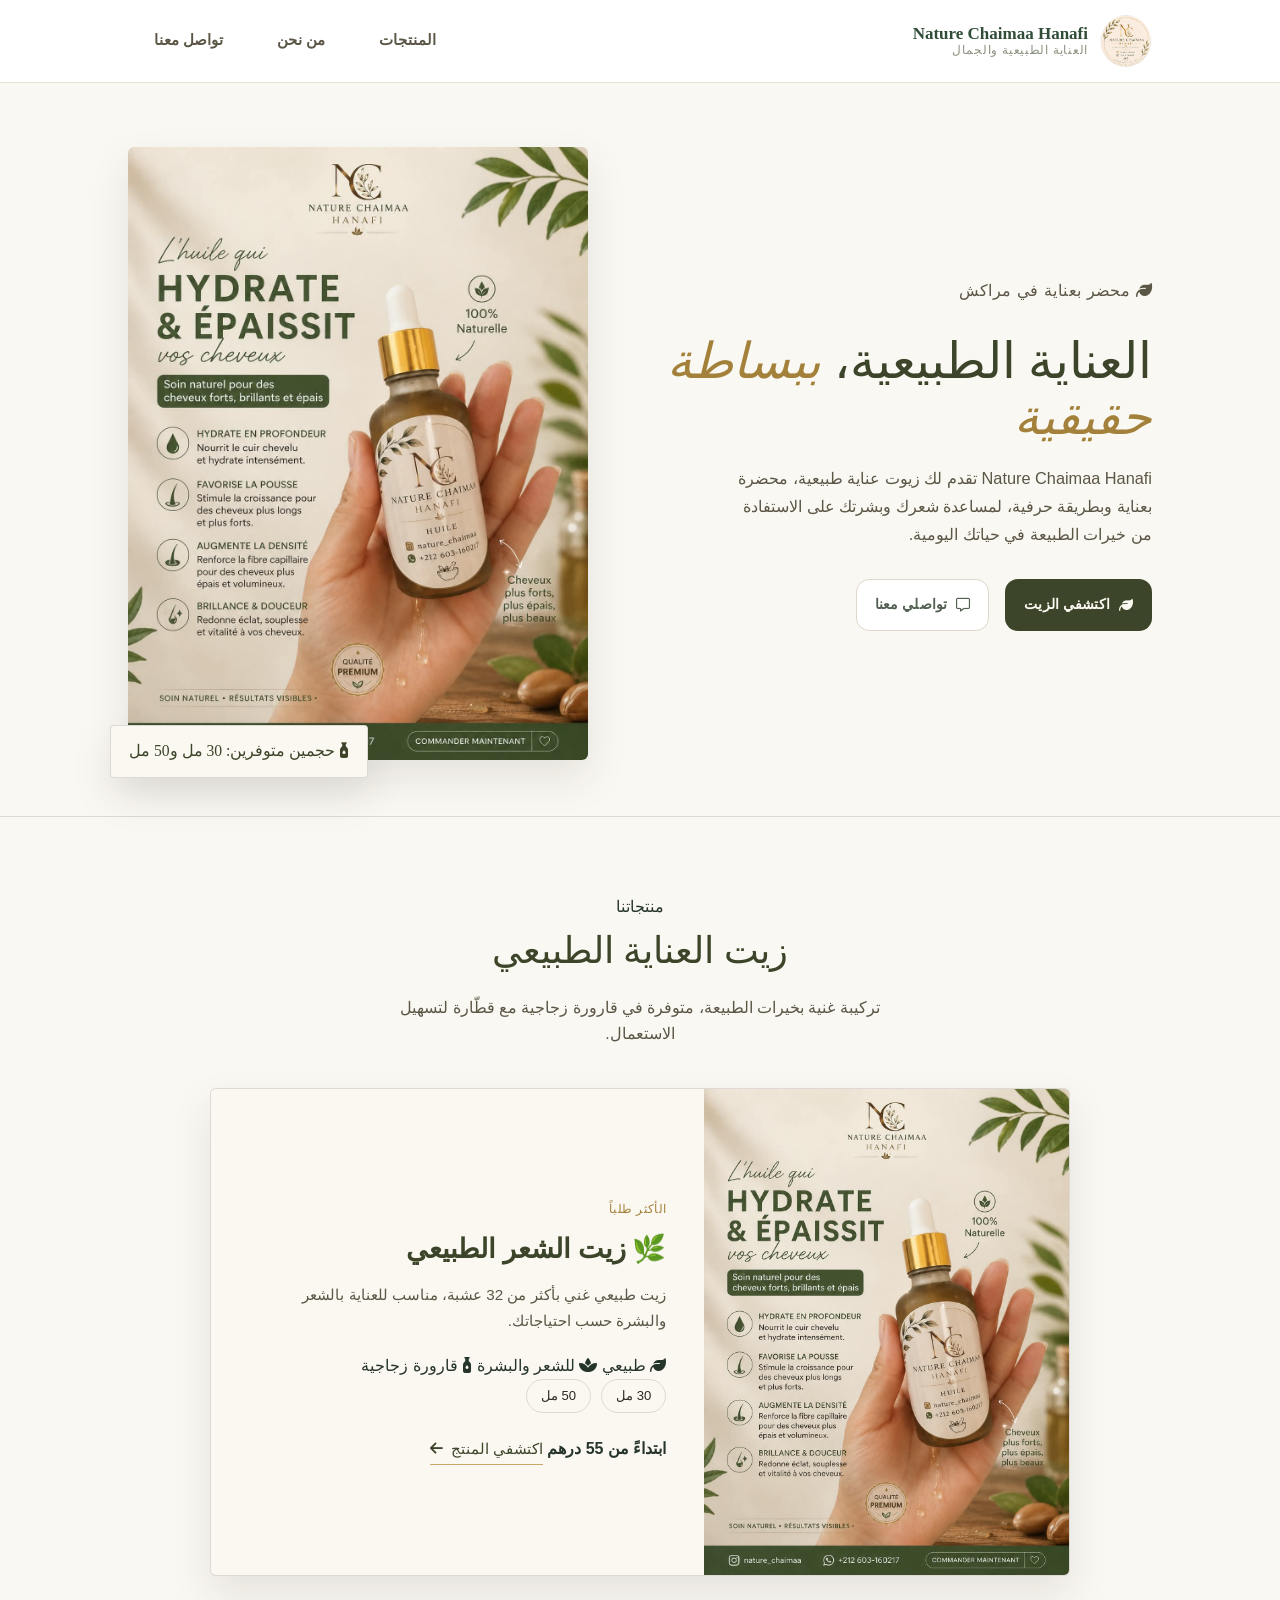
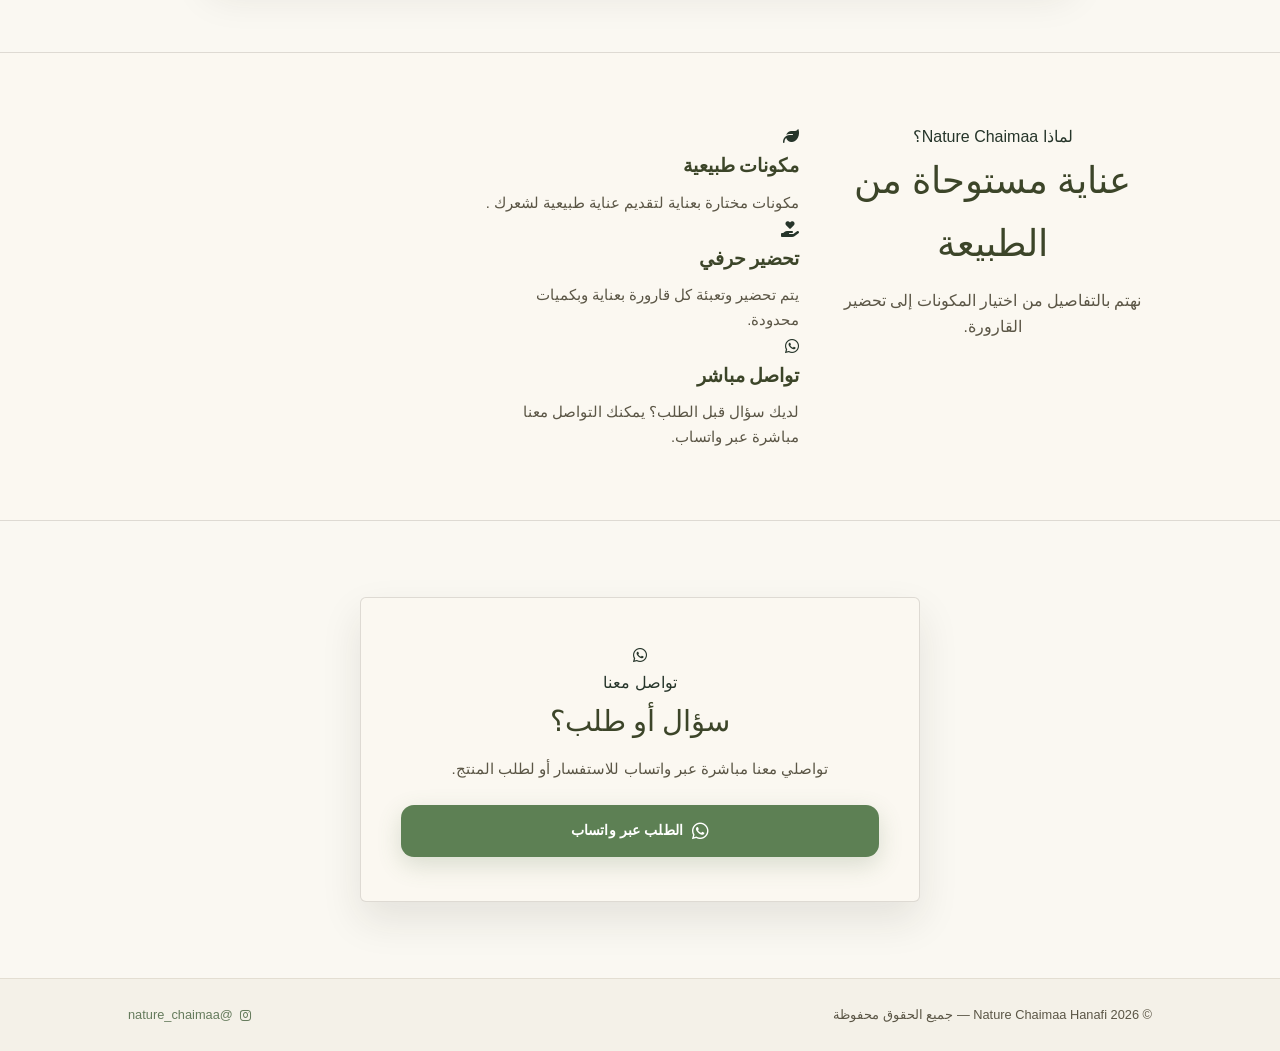
==== commit 2ed71caa: "upgrade to 1 product" ====
--- a/index.html
+++ b/index.html
@@ -434,7 +434,7 @@
                 <p>
 
                     مكونات مختارة بعناية لتقديم
-                    عناية طبيعية لشعرك وبشرتك.
+                    عناية طبيعية لشعرك .
 
                 </p>
 
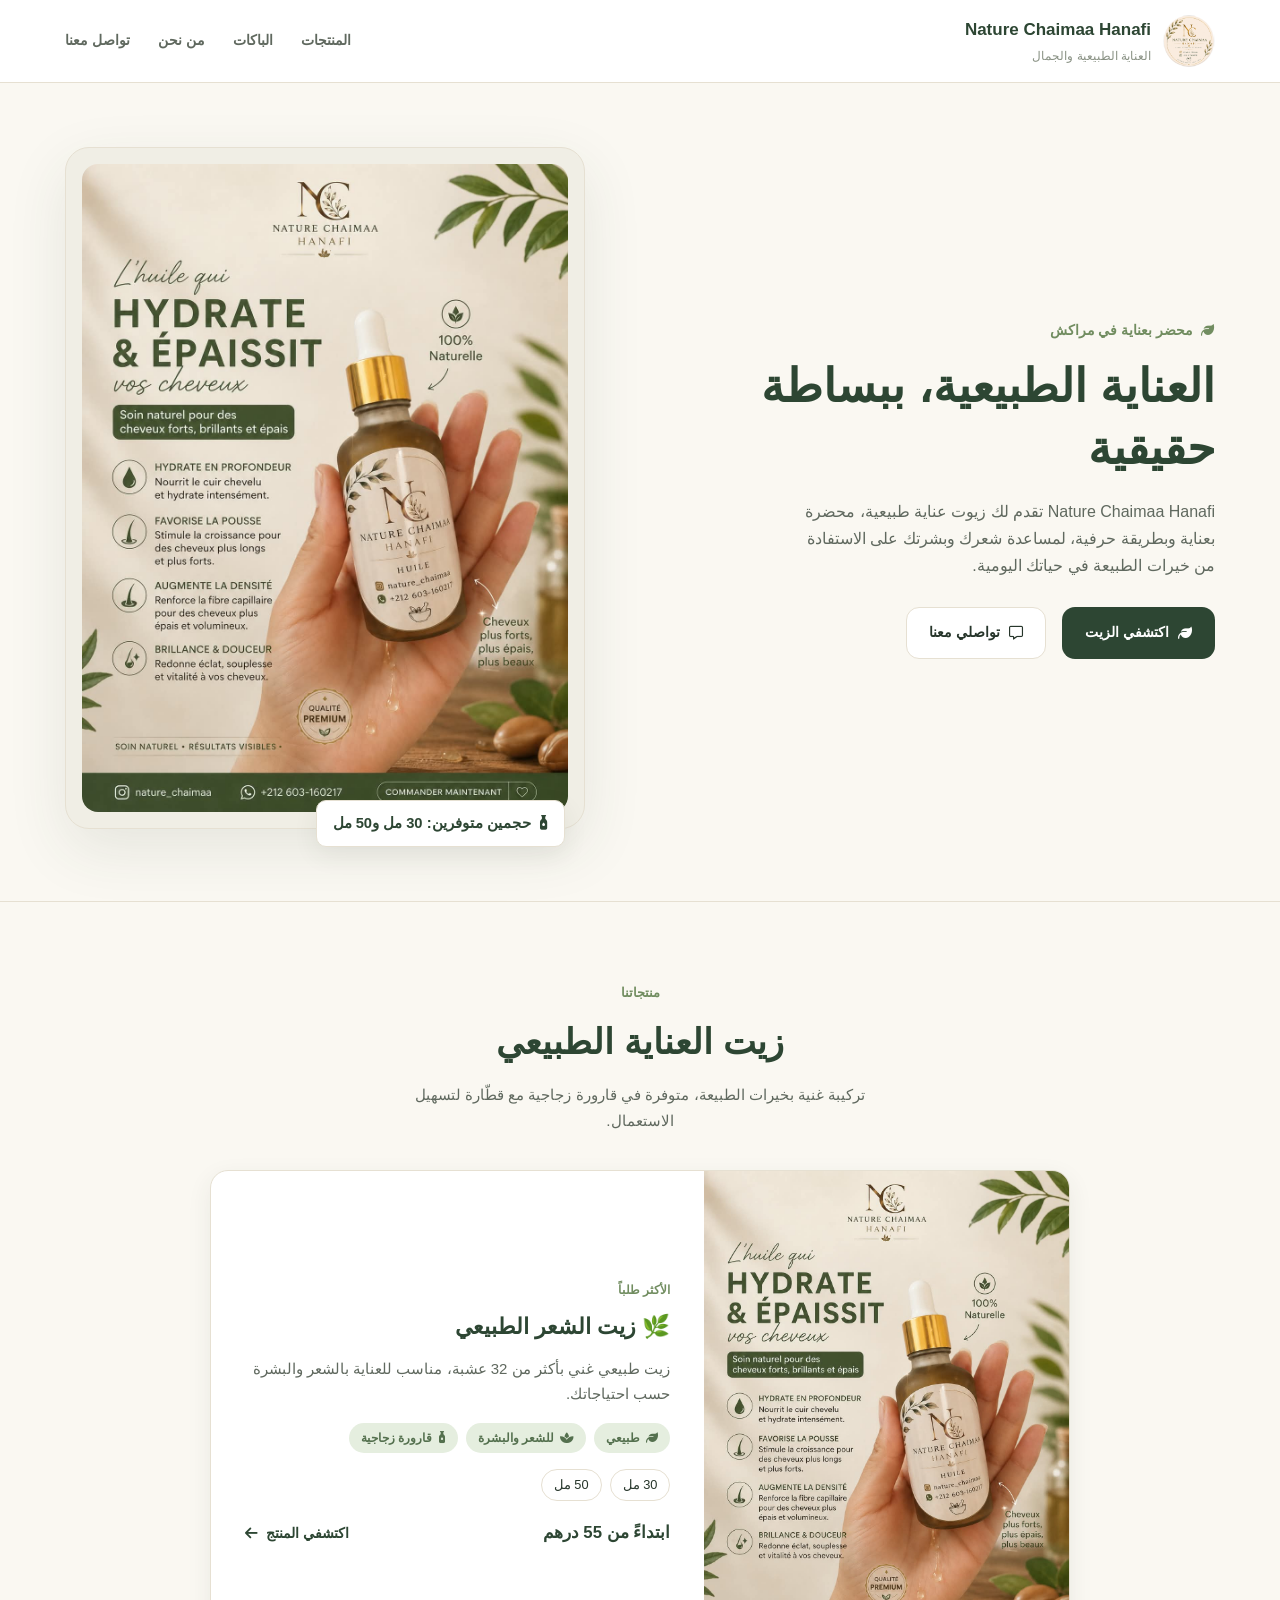
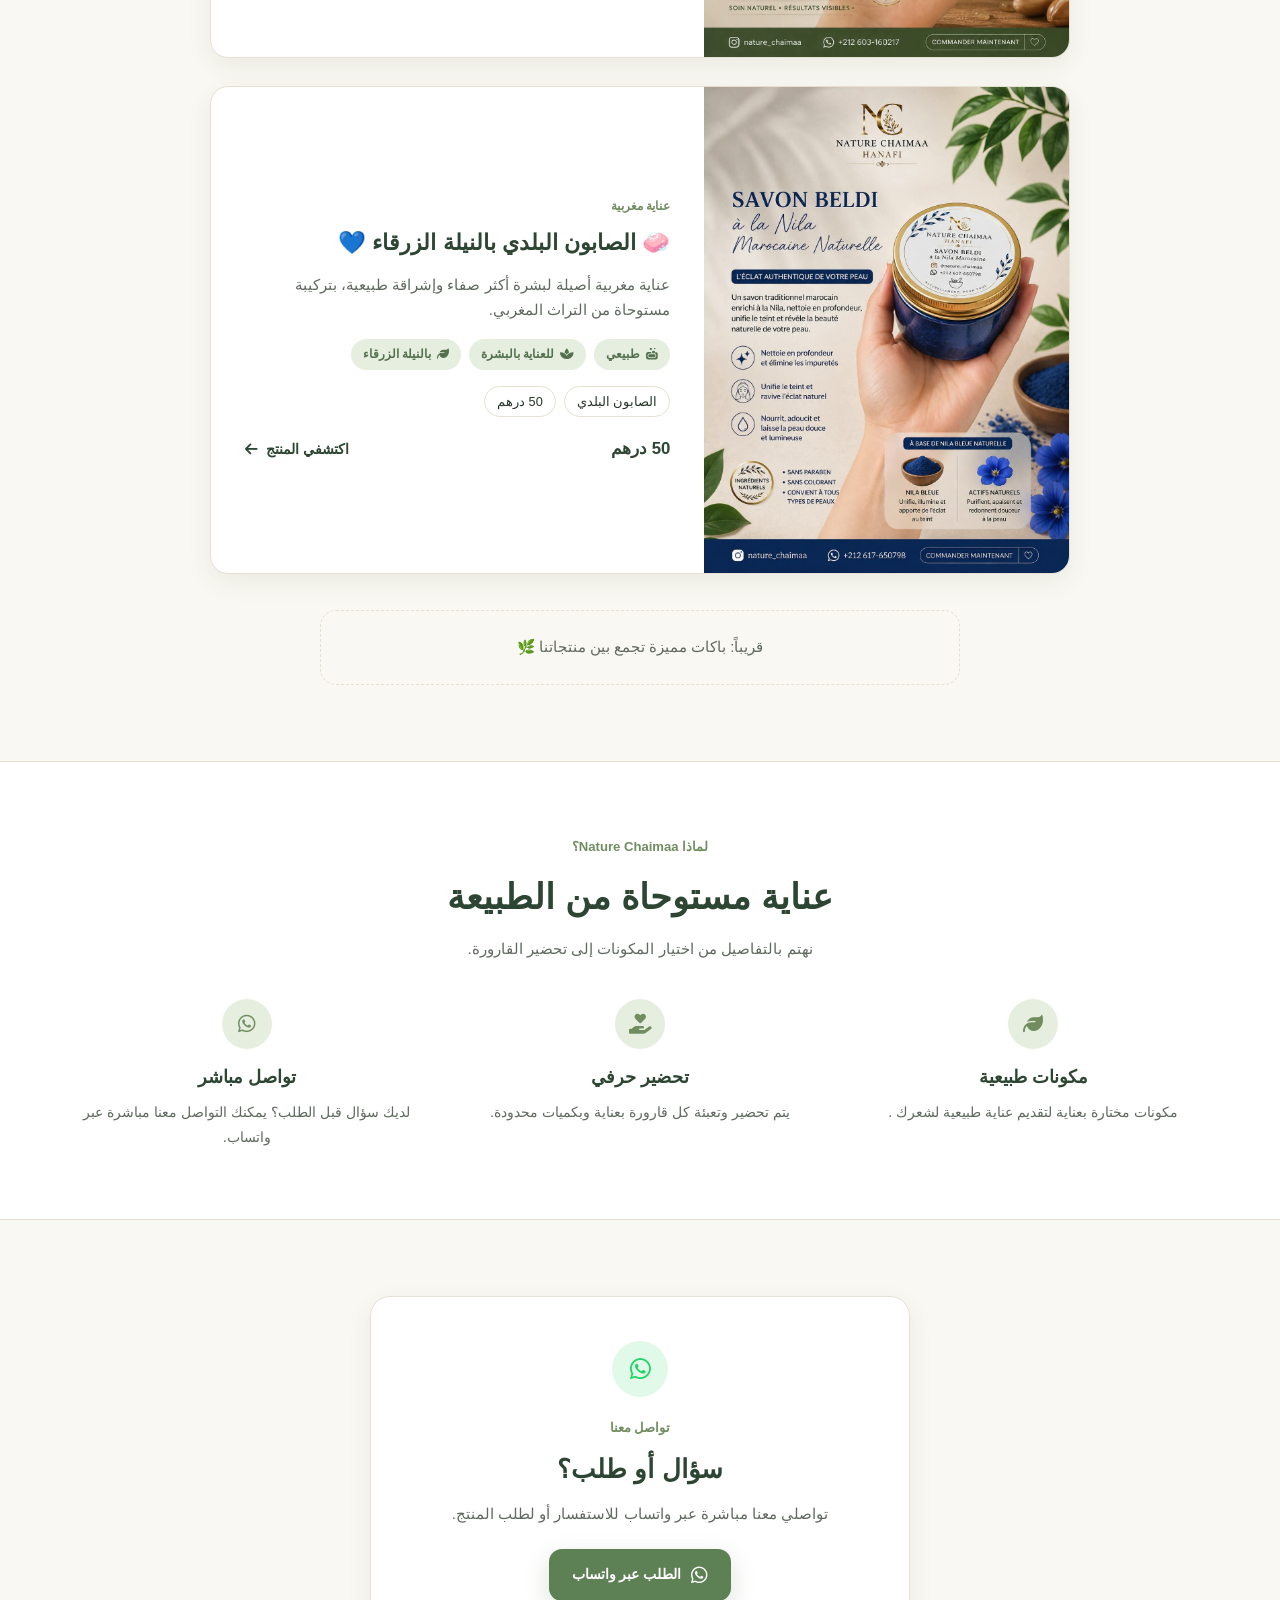
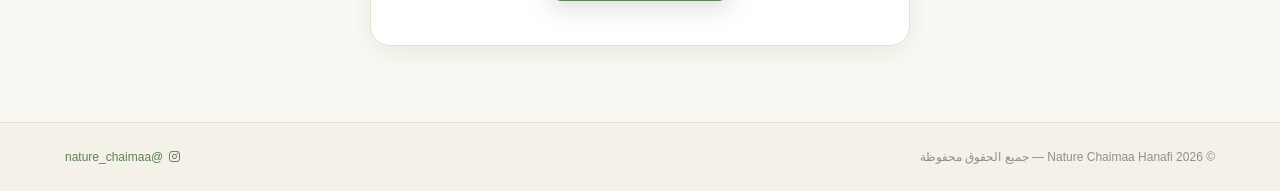
==== commit 56c04b7f: "2 product" ====
--- a/index.html
+++ b/index.html
@@ -89,12 +89,27 @@
         </a>
 
 
-        <nav class="main-nav">
+        <!-- زر القائمة في الهاتف -->
+        <button
+            class="mobile-menu-btn"
+            id="mobileMenuBtn"
+            aria-label="فتح القائمة"
+            type="button"
+        >
+            <i class="fa-solid fa-bars"></i>
+        </button>
+
+
+        <nav class="main-nav" id="mainNav">
 
             <a href="#produits">
                 المنتجات
             </a>
 
+            <a href="#packs">
+                الباكات
+            </a>
+
             <a href="#apropos">
                 من نحن
             </a>
@@ -110,9 +125,7 @@
 </header>
 
 
-
 <main>
-
 
 <!-- =====================================
      HERO
@@ -136,8 +149,7 @@
 
             <h1>
 
-                العناية الطبيعية،
-                <em>ببساطة حقيقية</em>
+                العناية الطبيعية، ببساطة حقيقية
 
             </h1>
 
@@ -150,35 +162,15 @@
                 خيرات الطبيعة في حياتك اليومية.
 
             </p>
-
-
             <div class="hero-actions">
-
-                <a
-                    href="#produits"
-                    class="btn btn-primary"
-                >
-
-                    <i class="fa-solid fa-leaf"></i>
-
-                    اكتشفي الزيت
-
+              <a href="#produits" class="btn btn-primary">
+                <i class="fa-solid fa-leaf"></i>اكتشفي الزيت
+              </a>
+                <a href="#contact" class="btn btn-ghost">
+                    <i class="fa-regular fa-message"></i>
+                    تواصلي معنا
                 </a>
-
-
-                <a
-                    href="#contact"
-                    class="btn btn-ghost"
-                >
-
-                    <i class="fa-regular fa-message"></i>
-
-                    تواصلي معنا
-
-                </a>
-
-            </div>
-
+            </div>
         </div>
 
 
@@ -366,6 +358,113 @@
             </div>
 
         </a>
+        <a
+    class="product-card"
+    href="savon-beldi.html"
+>
+
+    <div class="product-media">
+
+        <img
+            src="assets/WhatsApp Image 2026-09-25 at 22.06.47.jpeg"
+            alt="الصابون البلدي بالنيلة الزرقاء Nature Chaimaa Hanafi"
+        >
+
+    </div>
+
+
+    <div class="product-body">
+
+        <span class="product-kicker">
+            عناية مغربية
+        </span>
+
+
+        <h3>
+            🧼 الصابون البلدي بالنيلة الزرقاء 💙
+        </h3>
+
+
+        <p>
+            عناية مغربية أصيلة لبشرة أكثر صفاء
+            وإشراقة طبيعية، بتركيبة مستوحاة
+            من التراث المغربي.
+        </p>
+
+
+        <div class="product-features">
+
+            <span>
+
+                <i class="fa-solid fa-soap"></i>
+
+                طبيعي
+
+            </span>
+
+
+            <span>
+
+                <i class="fa-solid fa-spa"></i>
+
+                للعناية بالبشرة
+
+            </span>
+
+
+            <span>
+
+                <i class="fa-solid fa-leaf"></i>
+
+                بالنيلة الزرقاء
+
+            </span>
+
+        </div>
+
+
+        <div class="product-sizes">
+
+            <span>
+                الصابون البلدي
+            </span>
+
+            <span>
+                50 درهم
+            </span>
+
+        </div>
+
+
+        <div class="product-bottom">
+
+            <strong>
+                50 درهم
+            </strong>
+
+
+            <span class="product-link">
+
+                اكتشفي المنتج
+
+                <i class="fa-solid fa-arrow-left"></i>
+
+            </span>
+
+        </div>
+
+    </div>
+
+</a>
+
+        <!--
+          Placeholder pour le lien "الباكات" du menu : la section n'existait
+          pas encore dans le HTML, ce qui cassait l'ancre #packs.
+          Remplace ce bloc par tes vraies offres/packs quand ils seront prêts.
+        -->
+        <div class="packs-teaser" id="packs">
+            قريباً: باكات مميزة تجمع بين منتجاتنا 🌿
+        </div>
 
     </div>
 
--- a/css/style.css
+++ b/css/style.css
@@ -1,54 +1,74 @@
 /* ==========================================================================
-   Nature Chaimaa Hanafi — feuille de style
-   Palette inspirée du logo : crème, olive, or mat
+   Nature Chaimaa Hanafi — feuille de style (version RTL / arabe)
+   Une seule source de vérité : plus de règles dupliquées/contradictoires.
    ========================================================================== */
 
-@import url('https://fonts.googleapis.com/css2?family=Cormorant+Garamond:ital,wght@0,400;0,500;0,600;1,500&family=Jost:wght@300;400;500;600&display=swap');
+@import url('https://fonts.googleapis.com/css2?family=Cairo:wght@500;600;700;800&family=Tajawal:wght@300;400;500;700&display=swap');
 
 :root {
-  --cream: #F5EFE1;
-  --cream-soft: #FBF8F1;
-  --ink: #2C291F;
-  --ink-soft: #5B5646;
-  --olive: #545F3B;
-  --olive-deep: #3C4529;
-  --gold: #A3813A;
-  --gold-soft: #C9A968;
-  --line: rgba(44, 41, 31, 0.14);
-  --shadow: 0 18px 40px rgba(44, 41, 31, 0.10);
-
-  --font-display: 'Cormorant Garamond', 'Georgia', serif;
-  --font-body: 'Jost', 'Segoe UI', sans-serif;
-}
-
-*, *::before, *::after { box-sizing: border-box; }
-
-html { scroll-behavior: smooth; }
+  --cream: #faf8f2;
+  --white: #ffffff;
+  --ink: #26352a;
+  --ink-soft: #60695f;
+  --ink-faint: #8a9285;
+
+  --forest: #2d4633;      /* titres */
+  --forest-soft: #354b39;
+  --green: #718d60;       /* accent / hover */
+  --green-deep: #5d8054;
+  --green-chip-bg: #e5eedf;
+  --green-chip-text: #54704e;
+
+  --line: #e6e0d2;
+  --line-soft: #ebe7dd;
+
+  --whatsapp: #25d366;
+  --discount: #bd6a3d;
+
+  --shadow-sm: 0 8px 25px rgba(50, 65, 48, 0.08);
+  --shadow-md: 0 20px 60px rgba(50, 65, 48, 0.10);
+
+  --font-display: 'Cairo', 'Tahoma', sans-serif;
+  --font-body: 'Tajawal', 'Tahoma', 'Arial', sans-serif;
+}
+
+/* ---------- Reset ---------- */
+
+* {
+  margin: 0;
+  padding: 0;
+  box-sizing: border-box;
+}
+
+html {
+  scroll-behavior: smooth;
+}
 
 body {
-  margin: 0;
+  font-family: var(--font-body);
+  font-weight: 400;
   background: var(--cream);
   color: var(--ink);
-  font-family: var(--font-body);
-  font-weight: 300;
-  line-height: 1.6;
+  line-height: 1.7;
   -webkit-font-smoothing: antialiased;
 }
 
 img { max-width: 100%; display: block; }
-
-a { color: inherit; text-decoration: none; }
+a { text-decoration: none; color: inherit; }
+button { font-family: inherit; }
 
 :focus-visible {
-  outline: 2px solid var(--gold);
+  outline: 2px solid var(--green);
   outline-offset: 3px;
 }
 
 .container {
-  width: 100%;
-  max-width: 1080px;
+  width: min(1150px, 92%);
   margin: 0 auto;
-  padding: 0 28px;
+}
+
+@media (prefers-reduced-motion: reduce) {
+  * { transition: none !important; animation: none !important; }
 }
 
 /* ---------- Header ---------- */
@@ -56,18 +76,18 @@
 .site-header {
   position: sticky;
   top: 0;
-  z-index: 20;
-  background: rgba(245, 239, 225, 0.92);
-  backdrop-filter: blur(6px);
+  z-index: 1000;
+  background: rgba(255, 255, 255, 0.96);
   border-bottom: 1px solid var(--line);
-}
-
-.site-header .container {
+  backdrop-filter: blur(10px);
+}
+
+.header-content {
+  min-height: 82px;
   display: flex;
   align-items: center;
   justify-content: space-between;
-  padding-top: 14px;
-  padding-bottom: 14px;
+  gap: 30px;
 }
 
 .brand {
@@ -77,48 +97,87 @@
 }
 
 .brand img {
-  width: 46px;
-  height: 46px;
+  width: 52px;
+  height: 52px;
+  object-fit: contain;
   border-radius: 50%;
-  object-fit: cover;
-}
-
-.brand-text {
-  display: flex;
-  flex-direction: column;
-  line-height: 1.15;
-}
-
-.brand-text strong {
-  font-family: var(--font-display);
-  font-size: 1.28rem;
+}
+
+.brand-text { display: flex; flex-direction: column; gap: 1px; }
+.brand-text strong { font-family: var(--font-display); font-size: 17px; font-weight: 700; color: var(--forest); }
+.brand-text span { font-size: 12px; color: var(--ink-faint); }
+
+.main-nav {
+  display: flex;
+  align-items: center;
+  gap: 28px;
+}
+
+.main-nav a {
+  color: var(--ink-soft);
+  font-size: 14px;
   font-weight: 600;
-  color: var(--olive-deep);
-}
-
-.brand-text span {
-  font-size: 0.68rem;
-  letter-spacing: 0.06em;
-  color: var(--ink-soft);
-}
-
-.site-header nav a {
-  font-size: 0.92rem;
-  color: var(--ink-soft);
-  margin-left: 26px;
   transition: color 0.2s ease;
 }
 
-.site-header nav a:hover { color: var(--gold); }
+.main-nav a:hover { color: var(--green); }
+
+/* Bouton menu mobile : caché sur desktop */
+.mobile-menu-btn {
+  display: none;
+  width: 42px;
+  height: 42px;
+  align-items: center;
+  justify-content: center;
+  border: 1px solid var(--line);
+  border-radius: 10px;
+  background: var(--white);
+  color: var(--forest);
+  font-size: 18px;
+  cursor: pointer;
+}
+
+.mobile-menu-btn:hover { border-color: var(--green); color: var(--green); }
+
+/* ---------- Boutons ---------- */
+
+.btn {
+  display: inline-flex;
+  align-items: center;
+  justify-content: center;
+  gap: 9px;
+  min-height: 52px;
+  padding: 12px 22px;
+  border-radius: 13px;
+  border: 1px solid transparent;
+  font-size: 14px;
+  font-weight: 700;
+  cursor: pointer;
+  transition: transform 0.2s ease, box-shadow 0.2s ease, background 0.2s ease, color 0.2s ease;
+}
+
+.btn:hover { transform: translateY(-2px); }
+
+.btn-primary { background: var(--forest); color: var(--white); }
+.btn-primary:hover { background: var(--forest-soft); box-shadow: var(--shadow-sm); }
+
+.btn-ghost { background: var(--white); border-color: var(--line); color: var(--ink); }
+.btn-ghost:hover { border-color: var(--green); color: var(--green-deep); }
+
+.btn-whatsapp {
+  background: var(--green-deep);
+  color: var(--white);
+  box-shadow: 0 8px 25px rgba(79, 111, 72, 0.2);
+}
+
+.btn-whatsapp:hover { box-shadow: 0 12px 30px rgba(79, 111, 72, 0.32); }
+.btn-whatsapp i, .btn-whatsapp svg { font-size: 19px; width: 18px; height: 18px; fill: currentColor; }
 
 /* ---------- Hero ---------- */
 
-.hero {
-  padding: 64px 0 56px;
-  border-bottom: 1px solid var(--line);
-}
-
-.hero .container {
+.hero { padding: 64px 0 72px; border-bottom: 1px solid var(--line); }
+
+.hero-grid {
   display: grid;
   grid-template-columns: 1.05fr 0.95fr;
   gap: 56px;
@@ -126,1337 +185,503 @@
 }
 
 .hero-eyebrow {
-  color: var(--gold);
-  font-size: 0.82rem;
-  letter-spacing: 0.03em;
+  display: inline-flex;
+  align-items: center;
+  gap: 8px;
+  color: var(--green);
+  font-size: 0.85rem;
+  font-weight: 600;
+  margin-bottom: 12px;
 }
 
 .hero h1 {
   font-family: var(--font-display);
-  font-weight: 500;
-  font-size: clamp(2.2rem, 4vw, 3.1rem);
-  line-height: 1.12;
-  color: var(--olive-deep);
-  margin: 10px 0 20px;
-}
-
-.hero h1 em {
-  font-style: italic;
-  color: var(--gold);
-}
-
-.hero p {
-  max-width: 46ch;
+  font-weight: 700;
+  font-size: clamp(2rem, 4vw, 2.9rem);
+  line-height: 1.35;
+  color: var(--forest);
+  margin-bottom: 18px;
+}
+
+.hero h1 em { font-style: normal; color: var(--green); }
+
+.hero-description {
+  max-width: 48ch;
   color: var(--ink-soft);
-  font-size: 1.02rem;
-  margin-bottom: 30px;
-}
-
-.hero-actions {
-  display: flex;
-  gap: 16px;
-  flex-wrap: wrap;
-}
-
-.hero-figure {
-  position: relative;
-}
-
-.hero-figure img {
-  width: 100%;
-  border-radius: 6px;
-  box-shadow: var(--shadow);
-}
+  font-size: 1rem;
+  margin-bottom: 28px;
+}
+
+.hero-actions { display: flex; gap: 16px; flex-wrap: wrap; }
+
+.hero-figure { position: relative; }
+
+.hero-image-wrapper {
+  background: #f0eee5;
+  border-radius: 24px;
+  overflow: hidden;
+  padding: 16px;
+  border: 1px solid var(--line);
+  box-shadow: var(--shadow-md);
+}
+
+.hero-image-wrapper img { width: 100%; border-radius: 16px; }
 
 .hero-figure .tag {
   position: absolute;
   bottom: -18px;
-  left: -18px;
-  background: var(--cream-soft);
+  inset-inline-start: 20px; /* s'adapte automatiquement au RTL */
+  display: inline-flex;
+  align-items: center;
+  gap: 8px;
+  background: var(--white);
   border: 1px solid var(--line);
-  border-radius: 4px;
-  padding: 12px 18px;
+  border-radius: 10px;
+  padding: 10px 16px;
   font-family: var(--font-display);
-  font-size: 0.98rem;
-  color: var(--olive-deep);
-  box-shadow: var(--shadow);
-}
-
-/* ---------- Buttons ---------- */
-
-.btn {
-  display: inline-flex;
-  align-items: center;
-  gap: 10px;
-  padding: 13px 26px;
-  border-radius: 3px;
+  font-weight: 600;
   font-size: 0.92rem;
-  letter-spacing: 0.01em;
-  border: 1px solid transparent;
-  cursor: pointer;
-  transition: transform 0.15s ease, box-shadow 0.15s ease, background 0.2s ease;
-}
-
-.btn-primary {
-  background: var(--olive-deep);
-  color: var(--cream-soft);
-}
-
-.btn-primary:hover {
-  background: var(--olive);
-  box-shadow: 0 8px 20px rgba(60, 69, 41, 0.28);
-}
-
-.btn-ghost {
-  background: transparent;
-  border-color: var(--line);
-  color: var(--ink);
-}
-
-.btn-ghost:hover { border-color: var(--gold); color: var(--gold); }
-
-.btn-whatsapp {
-  background: #25D366;
-  color: var(--cream-soft);
-}
-
-.btn-whatsapp:hover {
-  background: var(--gold);
-  color: var(--ink);
-}
-
-.btn-whatsapp svg { width: 18px; height: 18px; fill: currentColor; }
-
-/* ---------- Section titles ---------- */
+  color: var(--forest);
+  box-shadow: var(--shadow-sm);
+}
+
+/* ---------- Titres de section ---------- */
 
 .section-head {
   max-width: 56ch;
-  margin: 0 auto 40px;
+  margin: 0 auto 36px;
   text-align: center;
+}
+
+.section-kicker {
+  display: inline-block;
+  color: var(--green);
+  font-size: 0.82rem;
+  font-weight: 700;
+  margin-bottom: 8px;
 }
 
 .section-head h2 {
   font-family: var(--font-display);
-  font-weight: 500;
-  font-size: clamp(1.8rem, 3vw, 2.3rem);
-  color: var(--olive-deep);
-  margin: 0 0 12px;
-}
-
-.section-head p {
-  color: var(--ink-soft);
-  font-size: 0.98rem;
-  margin: 0;
-}
-
-/* ---------- Produit (carte) ---------- */
+  font-weight: 700;
+  font-size: clamp(1.7rem, 3vw, 2.2rem);
+  color: var(--forest);
+  margin-bottom: 10px;
+}
+
+.section-head p { color: var(--ink-soft); font-size: 0.96rem; }
+
+/* ---------- Produits (cartes) ---------- */
 
 .produits { padding: 76px 0; }
 
 .product-card {
   display: grid;
   grid-template-columns: 0.85fr 1.15fr;
-  gap: 0;
-  background: var(--cream-soft);
+  background: var(--white);
   border: 1px solid var(--line);
-  border-radius: 6px;
+  border-radius: 18px;
   overflow: hidden;
-  box-shadow: var(--shadow);
-  transition: box-shadow 0.2s ease;
+  box-shadow: var(--shadow-sm);
   max-width: 860px;
   margin: 0 auto;
-}
-
-.product-card:hover { box-shadow: 0 24px 50px rgba(44,41,31,0.14); }
-
-.product-card .product-media {
-  position: relative;
-  overflow: hidden;
-  min-height: 260px;
-}
+  transition: box-shadow 0.2s ease;
+}
+
+.product-card + .product-card { margin-top: 28px; }
+
+.product-card:hover { box-shadow: var(--shadow-md); }
+
+.product-card .product-media { position: relative; overflow: hidden; min-height: 260px; }
 
 .product-card .product-media img {
   width: 100%;
   height: 100%;
   object-fit: cover;
-  object-position: center 30%;
   transition: transform 0.4s ease;
 }
 
 .product-card:hover .product-media img { transform: scale(1.04); }
 
-.product-body {
-  padding: 34px 38px;
-  display: flex;
-  flex-direction: column;
-  justify-content: center;
-}
-
-.product-kicker {
-  font-size: 0.76rem;
-  color: var(--gold);
-  letter-spacing: 0.03em;
-  margin-bottom: 6px;
-}
+.product-body { padding: 32px 34px; display: flex; flex-direction: column; justify-content: center; }
+
+.product-kicker { font-size: 0.78rem; font-weight: 700; color: var(--green); margin-bottom: 6px; }
 
 .product-body h3 {
   font-family: var(--font-display);
-  font-size: 1.7rem;
+  font-size: 1.4rem;
+  font-weight: 700;
+  color: var(--forest);
+  margin-bottom: 10px;
+}
+
+.product-body > p { color: var(--ink-soft); font-size: 0.94rem; margin-bottom: 16px; }
+
+.product-features {
+  display: flex;
+  flex-wrap: wrap;
+  gap: 8px;
+  margin-bottom: 16px;
+}
+
+.product-features span {
+  display: inline-flex;
+  align-items: center;
+  gap: 6px;
+  background: var(--green-chip-bg);
+  color: var(--green-chip-text);
+  border-radius: 20px;
+  padding: 5px 12px;
+  font-size: 0.76rem;
   font-weight: 600;
-  color: var(--olive-deep);
-  margin: 0 0 10px;
-}
-
-.product-body p {
-  color: var(--ink-soft);
-  font-size: 0.95rem;
-  margin: 0 0 18px;
-}
-
-.product-sizes {
-  display: flex;
-  gap: 10px;
-  margin-bottom: 22px;
-}
+}
+
+.product-features i { font-size: 0.75rem; }
+
+.product-sizes { display: flex; gap: 8px; margin-bottom: 18px; }
 
 .product-sizes span {
   border: 1px solid var(--line);
   border-radius: 20px;
-  padding: 5px 14px;
-  font-size: 0.82rem;
+  padding: 4px 12px;
+  font-size: 0.8rem;
   color: var(--ink);
+}
+
+.product-bottom {
+  display: flex;
+  align-items: center;
+  justify-content: space-between;
+  gap: 12px;
+}
+
+.product-bottom strong {
+  font-family: var(--font-display);
+  font-size: 1.05rem;
+  color: var(--forest);
 }
 
 .product-link {
   display: inline-flex;
   align-items: center;
   gap: 8px;
-  color: var(--olive-deep);
+  color: var(--forest);
+  font-size: 0.9rem;
+  font-weight: 600;
+  transition: gap 0.2s ease, color 0.2s ease;
+}
+
+.product-link:hover { gap: 12px; color: var(--green); }
+
+/* ---------- Packs (placeholder tant que la section n'existe pas) ---------- */
+
+.packs-teaser {
+  max-width: 640px;
+  margin: 36px auto 0;
+  text-align: center;
+  border: 1px dashed var(--line);
+  border-radius: 16px;
+  padding: 24px;
+  color: var(--ink-soft);
   font-size: 0.92rem;
-  border-bottom: 1px solid var(--gold-soft);
-  width: fit-content;
-  padding-bottom: 2px;
-  transition: gap 0.2s ease, color 0.2s ease;
-}
-
-.product-link:hover { gap: 13px; color: var(--gold); }
+}
 
 /* ---------- À propos ---------- */
 
-.about {
-  background: var(--cream-soft);
-  border-top: 1px solid var(--line);
-  border-bottom: 1px solid var(--line);
-  padding: 70px 0;
-}
-
-.about .container {
+.about { background: var(--white); border-top: 1px solid var(--line); border-bottom: 1px solid var(--line); padding: 70px 0; }
+
+.about-grid {
   display: grid;
   grid-template-columns: repeat(3, 1fr);
-  gap: 34px;
-}
-
-.about-item h4 {
-  font-family: var(--font-display);
-  font-weight: 600;
-  font-size: 1.18rem;
-  color: var(--olive-deep);
-  margin: 0 0 8px;
-}
-
-.about-item p {
-  color: var(--ink-soft);
-  font-size: 0.92rem;
-  margin: 0;
-}
+  gap: 30px;
+}
+
+.about-item { text-align: center; }
+
+.about-icon {
+  width: 50px;
+  height: 50px;
+  margin: 0 auto 14px;
+  display: flex;
+  align-items: center;
+  justify-content: center;
+  border-radius: 50%;
+  background: var(--green-chip-bg);
+  color: var(--green);
+  font-size: 20px;
+}
+
+.about-item h4 { font-family: var(--font-display); font-weight: 700; font-size: 1.1rem; color: var(--forest); margin-bottom: 8px; }
+.about-item p { color: var(--ink-soft); font-size: 0.9rem; }
 
 /* ---------- Contact ---------- */
 
-.contact { padding: 76px 0; text-align: center; }
+.contact { padding: 76px 0; }
 
 .contact-box {
-  max-width: 560px;
+  max-width: 540px;
   margin: 0 auto;
-  background: var(--cream-soft);
+  text-align: center;
+  background: var(--white);
   border: 1px solid var(--line);
-  border-radius: 6px;
-  padding: 44px 40px;
-  box-shadow: var(--shadow);
-}
-
-.contact-box h2 {
-  font-family: var(--font-display);
-  color: var(--olive-deep);
-  font-weight: 500;
-  font-size: 1.8rem;
-  margin: 0 0 10px;
-}
-
-.contact-box p {
-  color: var(--ink-soft);
-  font-size: 0.95rem;
-  margin-bottom: 24px;
-}
+  border-radius: 20px;
+  padding: 44px 36px;
+  box-shadow: var(--shadow-sm);
+}
+
+.contact-icon {
+  width: 56px;
+  height: 56px;
+  margin: 0 auto 16px;
+  display: flex;
+  align-items: center;
+  justify-content: center;
+  border-radius: 50%;
+  background: rgba(37, 211, 102, 0.14);
+  color: var(--whatsapp);
+  font-size: 24px;
+}
+
+.contact-box h2 { font-family: var(--font-display); font-weight: 700; font-size: 1.6rem; color: var(--forest); margin-bottom: 10px; }
+.contact-box p { color: var(--ink-soft); font-size: 0.94rem; margin-bottom: 22px; }
 
 /* ---------- Footer ---------- */
 
-.site-footer {
-  border-top: 1px solid var(--line);
-  padding: 26px 0;
-}
-
-.site-footer .container {
-  display: flex;
+.site-footer { border-top: 1px solid var(--line); background: #f4f1e8; padding: 24px 0; }
+
+.footer-content {
+  display: flex;
+  align-items: center;
   justify-content: space-between;
-  align-items: center;
   flex-wrap: wrap;
-  gap: 10px;
-  font-size: 0.8rem;
-  color: var(--ink-soft);
-}
-
-.site-footer a:hover { color: var(--gold); }
-
-/* ---------- Page produit ---------- */
+  gap: 14px;
+  color: var(--ink-faint);
+  font-size: 12px;
+}
+
+.footer-content a { color: var(--green-deep); display: inline-flex; align-items: center; gap: 6px; }
+.footer-content a:hover { color: var(--forest); }
+
+/* ---------- Fil d'ariane ---------- */
 
 .breadcrumb {
-  font-size: 0.82rem;
-  color: var(--ink-soft);
-  padding: 22px 0 0;
-}
-
-.breadcrumb a:hover { color: var(--gold); }
-
-.product-detail { padding: 30px 0 80px; }
-
-.product-detail .container {
+  padding: 22px 0;
+  display: flex;
+  align-items: center;
+  gap: 8px;
+  color: var(--ink-faint);
+  font-size: 13px;
+}
+
+.breadcrumb a { color: var(--green-deep); }
+.breadcrumb a:hover { color: var(--forest); }
+
+/* ==========================================================================
+   Page produit
+   ========================================================================== */
+
+.product-detail { padding: 10px 0 80px; }
+
+.product-grid {
   display: grid;
   grid-template-columns: 1fr 1fr;
-  gap: 58px;
-  align-items: flex-start;
-}
-
-.pd-media img {
+  gap: 60px;
+  align-items: start;
+}
+
+.pd-media { position: sticky; top: 110px; }
+
+.image-wrapper {
+  background: #f0eee5;
+  border-radius: 24px;
+  overflow: hidden;
+  padding: 18px;
+  border: 1px solid var(--line);
+  box-shadow: var(--shadow-md);
+}
+
+.image-wrapper img {
   width: 100%;
-  border-radius: 6px;
-  box-shadow: var(--shadow);
-}
+  aspect-ratio: 1 / 1;
+  object-fit: cover;
+  border-radius: 18px;
+  transition: transform 0.5s ease;
+}
+
+.image-wrapper:hover img { transform: scale(1.025); }
 
 .pd-kicker {
-  color: var(--gold);
-  font-size: 0.82rem;
-  letter-spacing: 0.03em;
-  margin-bottom: 8px;
+  display: inline-flex;
+  padding: 5px 13px;
+  border-radius: 50px;
+  background: var(--green-chip-bg);
+  color: var(--green-chip-text);
+  font-size: 12px;
+  font-weight: 700;
+  margin-bottom: 12px;
 }
 
 .pd-info h1 {
   font-family: var(--font-display);
-  font-weight: 500;
-  font-size: clamp(2rem, 3.2vw, 2.6rem);
-  color: var(--olive-deep);
-  margin: 0 0 14px;
-}
-
-.pd-info > p.pd-desc {
+  font-weight: 700;
+  font-size: clamp(1.7rem, 4vw, 2.5rem);
+  line-height: 1.4;
+  color: var(--forest);
+  margin-bottom: 18px;
+}
+
+.pd-desc { color: var(--ink-soft); font-size: 1rem; margin-bottom: 24px; }
+
+.benefits { display: grid; grid-template-columns: 1fr 1fr; gap: 10px; margin-bottom: 28px; }
+
+.benefit {
+  display: flex;
+  align-items: center;
+  gap: 10px;
+  padding: 11px 13px;
+  background: var(--white);
+  border: 1px solid var(--line-soft);
+  border-radius: 12px;
   color: var(--ink-soft);
-  font-size: 1rem;
-  margin-bottom: 26px;
-}
-
-.pd-sizes {
-  display: flex;
-  gap: 14px;
-  margin-bottom: 28px;
-}
+  font-size: 13px;
+}
+
+.benefit i { color: var(--green); width: 18px; text-align: center; flex-shrink: 0; }
+
+.size-section { margin-top: 8px; }
+.size-section h2 { font-family: var(--font-display); font-size: 16px; font-weight: 700; color: var(--forest-soft); margin-bottom: 12px; }
+
+.pd-sizes { display: grid; grid-template-columns: 1fr 1fr; gap: 12px; }
 
 .size-option {
-  flex: 1;
-  border: 1px solid var(--line);
-  border-radius: 5px;
+  position: relative;
+  display: flex;
+  flex-direction: column;
+  align-items: center;
+  justify-content: center;
+  gap: 5px;
+  min-height: 120px;
   padding: 16px;
-  text-align: center;
+  border: 2px solid var(--line);
+  background: var(--white);
+  border-radius: 16px;
   cursor: pointer;
-  background: var(--cream-soft);
-  transition: border-color 0.2s ease, background 0.2s ease;
-}
-
-.size-option strong {
-  display: block;
-  font-family: var(--font-display);
-  font-size: 1.15rem;
-  color: var(--olive-deep);
-}
-
-.size-option span {
-  font-size: 0.78rem;
   color: var(--ink-soft);
-}
-
-.size-option.active,
-.size-option:hover {
-  border-color: var(--gold);
-  background: rgba(163, 129, 58, 0.08);
-}
-
-.pd-price {
-  font-family: var(--font-display);
-  font-size: 1.6rem;
-  color: var(--olive-deep);
-  margin-bottom: 26px;
-}
-
-.pd-price small {
-  font-family: var(--font-body);
-  font-size: 0.75rem;
-  color: var(--ink-soft);
-  display: block;
-  margin-top: 2px;
-}
-
-.pd-list {
-  list-style: none;
-  padding: 0;
-  margin: 0 0 30px;
-  border-top: 1px solid var(--line);
-}
-
-.pd-list li {
-  padding: 12px 0;
-  border-bottom: 1px solid var(--line);
-  font-size: 0.92rem;
-  color: var(--ink-soft);
-  display: flex;
+  transition: border-color 0.2s ease, transform 0.2s ease, background 0.2s ease, box-shadow 0.2s ease;
+}
+
+.size-option:hover { transform: translateY(-2px); border-color: var(--green); }
+
+.size-option.active { border-color: var(--green); background: #f1f5ed; box-shadow: var(--shadow-sm); }
+
+.size-icon {
+  width: 36px;
+  height: 36px;
+  display: flex;
+  align-items: center;
+  justify-content: center;
+  border-radius: 50%;
+  background: var(--green-chip-bg);
+  color: var(--green-deep);
+  font-size: 17px;
+  margin-bottom: 4px;
+}
+
+.size-option strong { font-family: var(--font-display); font-size: 19px; color: var(--forest); }
+.size-option small { color: var(--ink-faint); font-size: 12px; }
+
+.pd-offer {
+  margin-top: 18px;
+  padding: 18px;
+  border-radius: 16px;
+  background: #f2f6ed;
+  border: 1px solid #dce7d5;
+  color: var(--forest-soft);
+}
+
+.offer-row { display: flex; align-items: center; gap: 10px; font-size: 15px; }
+.offer-row + .offer-row { margin-top: 10px; }
+
+.bottle-icons { display: inline-flex; gap: 3px; color: var(--green-deep); font-size: 18px; }
+
+.pd-offer del { color: var(--ink-faint); font-size: 13px; margin-inline-end: 7px; }
+.pd-offer .discount { color: var(--discount); font-weight: 800; }
+
+.product-details { margin-top: 18px; border-top: 1px solid var(--line-soft); }
+
+.detail-item {
+  display: flex;
+  align-items: center;
   justify-content: space-between;
-  gap: 12px;
-}
-
-.pd-list li strong { color: var(--ink); font-weight: 500; }
-
-.pd-actions { display: flex; gap: 14px; flex-wrap: wrap; }
-
-/* ---------- Responsive ---------- */
+  gap: 20px;
+  padding: 13px 0;
+  border-bottom: 1px solid var(--line-soft);
+  font-size: 14px;
+}
+
+.detail-item span { color: var(--ink-faint); display: flex; align-items: center; gap: 8px; }
+.detail-item span i { color: var(--green); width: 18px; text-align: center; }
+.detail-item strong { color: var(--ink); font-weight: 600; }
+
+.pd-actions { display: grid; grid-template-columns: 1fr 1fr; gap: 12px; margin-top: 24px; }
+
+.contact-note { margin-top: 12px; text-align: center; color: var(--ink-faint); font-size: 12px; }
+.contact-note i { margin-inline-end: 5px; color: var(--green); }
+
+/* ==========================================================================
+   Responsive — un seul bloc par breakpoint
+   ========================================================================== */
 
 @media (max-width: 860px) {
-  .hero .container,
+  .hero-grid,
   .product-card,
-  .product-detail .container {
+  .product-grid {
     grid-template-columns: 1fr;
   }
 
   .hero-figure { order: -1; }
-
-  .about .container { grid-template-columns: 1fr; }
-
+  .about-grid { grid-template-columns: 1fr; }
   .product-card .product-media { min-height: 220px; }
-
-  .hero-figure .tag { left: 14px; bottom: -14px; }
-}
-
-@media (max-width: 560px) {
-  .site-header nav { display: none; }
+  .pd-media { position: static; }
+  .image-wrapper { max-width: 560px; margin: 0 auto; }
+}
+
+@media (max-width: 650px) {
+  .mobile-menu-btn { display: inline-flex; }
+
+  .main-nav {
+    position: fixed;
+    inset-inline: 0;
+    top: 82px;
+    background: var(--white);
+    border-bottom: 1px solid var(--line);
+    flex-direction: column;
+    align-items: stretch;
+    gap: 4px;
+    padding: 14px 20px 20px;
+    transform: translateY(-8px);
+    opacity: 0;
+    pointer-events: none;
+    transition: transform 0.2s ease, opacity 0.2s ease;
+  }
+
+  .main-nav.is-open { transform: translateY(0); opacity: 1; pointer-events: auto; }
+  .main-nav a { padding: 10px 4px; border-bottom: 1px solid var(--line-soft); }
+
   .hero { padding: 44px 0 40px; }
   .produits, .contact { padding: 52px 0; }
-}
-
-@media (prefers-reduced-motion: reduce) {
-  * { transition: none !important; animation: none !important; }
-}
-/* =========================================
-   RESET
-========================================= */
-
-* {
-    margin: 0;
-    padding: 0;
-    box-sizing: border-box;
-}
-
-
-html {
-    scroll-behavior: smooth;
-}
-
-
-body {
-    font-family:
-        "Arial",
-        "Tahoma",
-        sans-serif;
-
-    background: #faf8f2;
-
-    color: #26352a;
-
-    line-height: 1.7;
-}
-
-
-img {
-    max-width: 100%;
-    display: block;
-}
-
-
-a {
-    text-decoration: none;
-    color: inherit;
-}
-
-
-button {
-    font-family: inherit;
-}
-
-
-/* =========================================
-   CONTAINER
-========================================= */
-
-.container {
-    width: min(1150px, 92%);
-
-    margin: 0 auto;
-}
-
-
-/* =========================================
-   HEADER
-========================================= */
-
-.site-header {
-    background: rgba(255, 255, 255, 0.96);
-
-    border-bottom: 1px solid #e6e0d2;
-
-    position: sticky;
-
-    top: 0;
-
-    z-index: 1000;
-
-    backdrop-filter: blur(10px);
-}
-
-
-.header-content {
-    min-height: 82px;
-
-    display: flex;
-
-    align-items: center;
-
-    justify-content: space-between;
-
-    gap: 30px;
-}
-
-
-.brand {
-    display: flex;
-
-    align-items: center;
-
-    gap: 12px;
-}
-
-
-.brand img {
-    width: 52px;
-
-    height: 52px;
-
-    object-fit: contain;
-
-    border-radius: 50%;
-}
-
-
-.brand-text {
-    display: flex;
-
-    flex-direction: column;
-
-    gap: 1px;
-}
-
-
-.brand-text strong {
-    font-size: 17px;
-
-    color: #304d37;
-}
-
-
-.brand-text span {
-    font-size: 12px;
-
-    color: #8b927f;
-}
-
-
-.main-nav {
-    display: flex;
-
-    align-items: center;
-
-    gap: 28px;
-}
-
-
-.main-nav a {
-    color: #526253;
-
-    font-size: 14px;
-
-    font-weight: 600;
-
-    transition: 0.25s ease;
-}
-
-
-.main-nav a:hover {
-    color: #718d60;
-}
-
-
-/* =========================================
-   BREADCRUMB
-========================================= */
-
-.breadcrumb {
-    padding: 24px 0;
-
-    display: flex;
-
-    align-items: center;
-
-    gap: 8px;
-
-    color: #969b91;
-
-    font-size: 13px;
-}
-
-
-.breadcrumb a {
-    color: #637b5f;
-
-    transition: 0.2s ease;
-}
-
-
-.breadcrumb a:hover {
-    color: #3f5d43;
-}
-
-
-/* =========================================
-   PRODUCT SECTION
-========================================= */
-
-.product-detail {
-    padding: 25px 0 80px;
-}
-
-
-.product-grid {
-    display: grid;
-
-    grid-template-columns: 1fr 1fr;
-
-    gap: 70px;
-
-    align-items: start;
-}
-
-
-/* =========================================
-   PRODUCT IMAGE
-========================================= */
-
-.pd-media {
-    position: sticky;
-
-    top: 110px;
-}
-
-
-.image-wrapper {
-    background: #f0eee5;
-
-    border-radius: 28px;
-
-    overflow: hidden;
-
-    padding: 20px;
-
-    border: 1px solid #e4dfd2;
-
-    box-shadow:
-        0 20px 60px rgba(50, 65, 48, 0.08);
-}
-
-
-.image-wrapper img {
-    width: 100%;
-
-    aspect-ratio: 1 / 1;
-
-    object-fit: cover;
-
-    border-radius: 20px;
-
-    transition: transform 0.5s ease;
-}
-
-
-.image-wrapper:hover img {
-    transform: scale(1.025);
-}
-
-
-/* =========================================
-   PRODUCT INFO
-========================================= */
-
-.pd-info {
-    padding-top: 5px;
-}
-
-
-.pd-kicker {
-    display: inline-flex;
-
-    padding: 5px 13px;
-
-    border-radius: 50px;
-
-    background: #e5eedf;
-
-    color: #54704e;
-
-    font-size: 12px;
-
-    font-weight: 700;
-
-    margin-bottom: 13px;
-}
-
-
-.pd-info h1 {
-    font-size: clamp(30px, 4vw, 46px);
-
-    line-height: 1.25;
-
-    color: #2d4633;
-
-    margin-bottom: 20px;
-}
-
-
-.pd-desc {
-    font-size: 16px;
-
-    color: #60695f;
-
-    line-height: 2;
-
-    margin-bottom: 25px;
-}
-
-
-/* =========================================
-   BENEFITS
-========================================= */
-
-.benefits {
-    display: grid;
-
-    grid-template-columns: 1fr 1fr;
-
-    gap: 10px;
-
-    margin-bottom: 30px;
-}
-
-
-.benefit {
-    display: flex;
-
-    align-items: center;
-
-    gap: 10px;
-
-    padding: 11px 13px;
-
-    background: #fff;
-
-    border: 1px solid #e8e4d9;
-
-    border-radius: 12px;
-
-    color: #566255;
-
-    font-size: 13px;
-}
-
-
-.benefit i {
-    color: #779265;
-
-    width: 18px;
-
-    text-align: center;
-
-    flex-shrink: 0;
-}
-
-
-/* =========================================
-   SIZE
-========================================= */
-
-.size-section {
-    margin-top: 10px;
-}
-
-
-.size-section h2 {
-    font-size: 17px;
-
-    color: #354b39;
-
-    margin-bottom: 13px;
-}
-
-
-.pd-sizes {
-    display: grid;
-
-    grid-template-columns: 1fr 1fr;
-
-    gap: 12px;
-}
-
-
-.size-option {
-    position: relative;
-
-    display: flex;
-
-    flex-direction: column;
-
-    align-items: center;
-
-    justify-content: center;
-
-    gap: 5px;
-
-    min-height: 125px;
-
-    padding: 18px;
-
-    border: 2px solid #ddd9cc;
-
-    background: #fff;
-
-    border-radius: 18px;
-
-    cursor: pointer;
-
-    color: #4f5d50;
-
-    transition:
-        border-color 0.25s ease,
-        transform 0.25s ease,
-        background 0.25s ease,
-        box-shadow 0.25s ease;
-}
-
-
-.size-option:hover {
-    transform: translateY(-2px);
-
-    border-color: #9aae8b;
-}
-
-
-.size-option.active {
-    border-color: #718d60;
-
-    background: #f1f5ed;
-
-    box-shadow:
-        0 8px 25px rgba(86, 112, 78, 0.12);
-}
-
-
-.size-icon {
-    width: 38px;
-
-    height: 38px;
-
-    display: flex;
-
-    align-items: center;
-
-    justify-content: center;
-
-    border-radius: 50%;
-
-    background: #e7eee1;
-
-    color: #637e58;
-
-    font-size: 18px;
-
-    margin-bottom: 4px;
-}
-
-
-.size-option strong {
-    font-size: 20px;
-
-    color: #304732;
-}
-
-
-.size-option small {
-    color: #8a9285;
-
-    font-size: 12px;
-}
-
-
-/* =========================================
-   OFFER
-========================================= */
-
-.pd-offer {
-    margin-top: 18px;
-
-    padding: 20px;
-
-    border-radius: 18px;
-
-    background: #f2f6ed;
-
-    border: 1px solid #dce7d5;
-
-    color: #354b38;
-
-    animation: offerAppear 0.3s ease;
-}
-
-
-@keyframes offerAppear {
-
-    from {
-        opacity: 0;
-
-        transform: translateY(6px);
-    }
-
-    to {
-        opacity: 1;
-
-        transform: translateY(0);
-    }
-
-}
-
-
-.offer-row {
-    display: flex;
-
-    align-items: center;
-
-    gap: 10px;
-
-    margin-bottom: 10px;
-
-    font-size: 15px;
-}
-
-
-.offer-row:last-child {
-    margin-bottom: 0;
-}
-
-
-.bottle-icons {
-    display: inline-flex;
-
-    gap: 3px;
-
-    color: #657f59;
-
-    font-size: 18px;
-}
-
-
-.pd-offer del {
-    color: #9b817b;
-
-    margin-right: 7px;
-
-    font-size: 13px;
-}
-
-
-.pd-offer .discount {
-    color: #bd6a3d;
-
-    font-weight: 800;
-}
-
-
-/* =========================================
-   PRODUCT DETAILS
-========================================= */
-
-.product-details {
-    margin-top: 18px;
-
-    border-top: 1px solid #e5e0d5;
-}
-
-
-.detail-item {
-    display: flex;
-
-    align-items: center;
-
-    justify-content: space-between;
-
-    gap: 20px;
-
-    padding: 13px 0;
-
-    border-bottom: 1px solid #ebe7dd;
-
-    font-size: 14px;
-}
-
-
-.detail-item span {
-    color: #7b8279;
-
-    display: flex;
-
-    align-items: center;
-
-    gap: 8px;
-}
-
-
-.detail-item span i {
-    color: #758d66;
-
-    width: 18px;
-
-    text-align: center;
-}
-
-
-.detail-item strong {
-    color: #465548;
-
-    text-align: left;
-}
-
-
-/* =========================================
-   BUTTONS
-========================================= */
-
-.pd-actions {
-    display: grid;
-
-    grid-template-columns: 1fr 1fr;
-
-    gap: 12px;
-
-    margin-top: 25px;
-}
-
-
-.btn {
-    min-height: 52px;
-
-    padding: 12px 18px;
-
-    border-radius: 13px;
-
-    display: flex;
-
-    align-items: center;
-
-    justify-content: center;
-
-    gap: 9px;
-
-    font-size: 14px;
-
-    font-weight: 700;
-
-    transition:
-        transform 0.25s ease,
-        box-shadow 0.25s ease;
-}
-
-
-.btn:hover {
-    transform: translateY(-2px);
-}
-
-
-.btn-whatsapp {
-    background: #5d8054;
-
-    color: white;
-
-    box-shadow:
-        0 8px 25px rgba(79, 111, 72, 0.2);
-}
-
-
-.btn-whatsapp:hover {
-    box-shadow:
-        0 12px 30px rgba(79, 111, 72, 0.3);
-}
-
-
-.btn-whatsapp i {
-    font-size: 19px;
-}
-
-
-.btn-ghost {
-    background: #fff;
-
-    border: 1px solid #ddd8cb;
-
-    color: #526052;
-}
-
-
-.contact-note {
-    margin-top: 13px;
-
-    text-align: center;
-
-    color: #8a9188;
-
-    font-size: 12px;
-}
-
-
-.contact-note i {
-    margin-left: 5px;
-
-    color: #718b64;
-}
-
-
-/* =========================================
-   FOOTER
-========================================= */
-
-.site-footer {
-    border-top: 1px solid #e3ded2;
-
-    background: #f4f1e8;
-
-    padding: 25px 0;
-}
-
-
-.footer-content {
-    display: flex;
-
-    align-items: center;
-
-    justify-content: space-between;
-
-    gap: 20px;
-
-    color: #858b82;
-
-    font-size: 12px;
-}
-
-
-.footer-content a {
-    color: #657b5c;
-
-    display: flex;
-
-    align-items: center;
-
-    gap: 7px;
-}
-
-
-/* =========================================
-   RESPONSIVE
-========================================= */
-
-@media (max-width: 850px) {
-
-    .product-grid {
-        grid-template-columns: 1fr;
-
-        gap: 35px;
-    }
-
-
-    .pd-media {
-        position: static;
-    }
-
-
-    .image-wrapper {
-        max-width: 600px;
-
-        margin: 0 auto;
-    }
-
-}
-
-
-@media (max-width: 650px) {
-
-    .header-content {
-        min-height: auto;
-
-        padding: 14px 0;
-
-        flex-direction: column;
-
-        gap: 12px;
-    }
-
-
-    .main-nav {
-        gap: 18px;
-
-        flex-wrap: wrap;
-
-        justify-content: center;
-    }
-
-
-    .main-nav a {
-        font-size: 12px;
-    }
-
-
-    .breadcrumb {
-        padding: 18px 0;
-
-        font-size: 11px;
-    }
-
-
-    .product-detail {
-        padding-top: 10px;
-    }
-
-
-    .pd-info h1 {
-        font-size: 31px;
-    }
-
-
-    .pd-desc {
-        font-size: 14px;
-
-        line-height: 1.9;
-    }
-
-
-    .benefits {
-        grid-template-columns: 1fr;
-    }
-
-
-    .pd-sizes {
-        grid-template-columns: 1fr 1fr;
-    }
-
-
-    .size-option {
-        min-height: 110px;
-
-        padding: 12px;
-    }
-
-
-    .pd-actions {
-        grid-template-columns: 1fr;
-    }
-
-
-    .footer-content {
-        flex-direction: column;
-
-        text-align: center;
-    }
-
-}
-
+
+  .pd-info h1 { font-size: 28px; }
+  .benefits { grid-template-columns: 1fr; }
+  .pd-actions { grid-template-columns: 1fr; }
+  .footer-content { flex-direction: column; text-align: center; }
+}
 
 @media (max-width: 420px) {
-
-    .container {
-        width: 90%;
-    }
-
-
-    .brand img {
-        width: 45px;
-
-        height: 45px;
-    }
-
-
-    .brand-text strong {
-        font-size: 14px;
-    }
-
-
-    .brand-text span {
-        font-size: 10px;
-    }
-
-
-    .pd-info h1 {
-        font-size: 27px;
-    }
-
-
-    .pd-sizes {
-        gap: 8px;
-    }
-
-
-    .size-option strong {
-        font-size: 17px;
-    }
-
-
-    .size-option small {
-        font-size: 10px;
-    }
-
-
-    .detail-item {
-        align-items: flex-start;
-
-        flex-direction: column;
-
-        gap: 4px;
-    }
-
+  .brand img { width: 42px; height: 42px; }
+  .brand-text strong { font-size: 14px; }
+  .brand-text span { font-size: 10px; }
+  .pd-info h1 { font-size: 24px; }
+  .pd-sizes { gap: 8px; }
+  .detail-item { flex-direction: column; align-items: flex-start; gap: 4px; }
 }
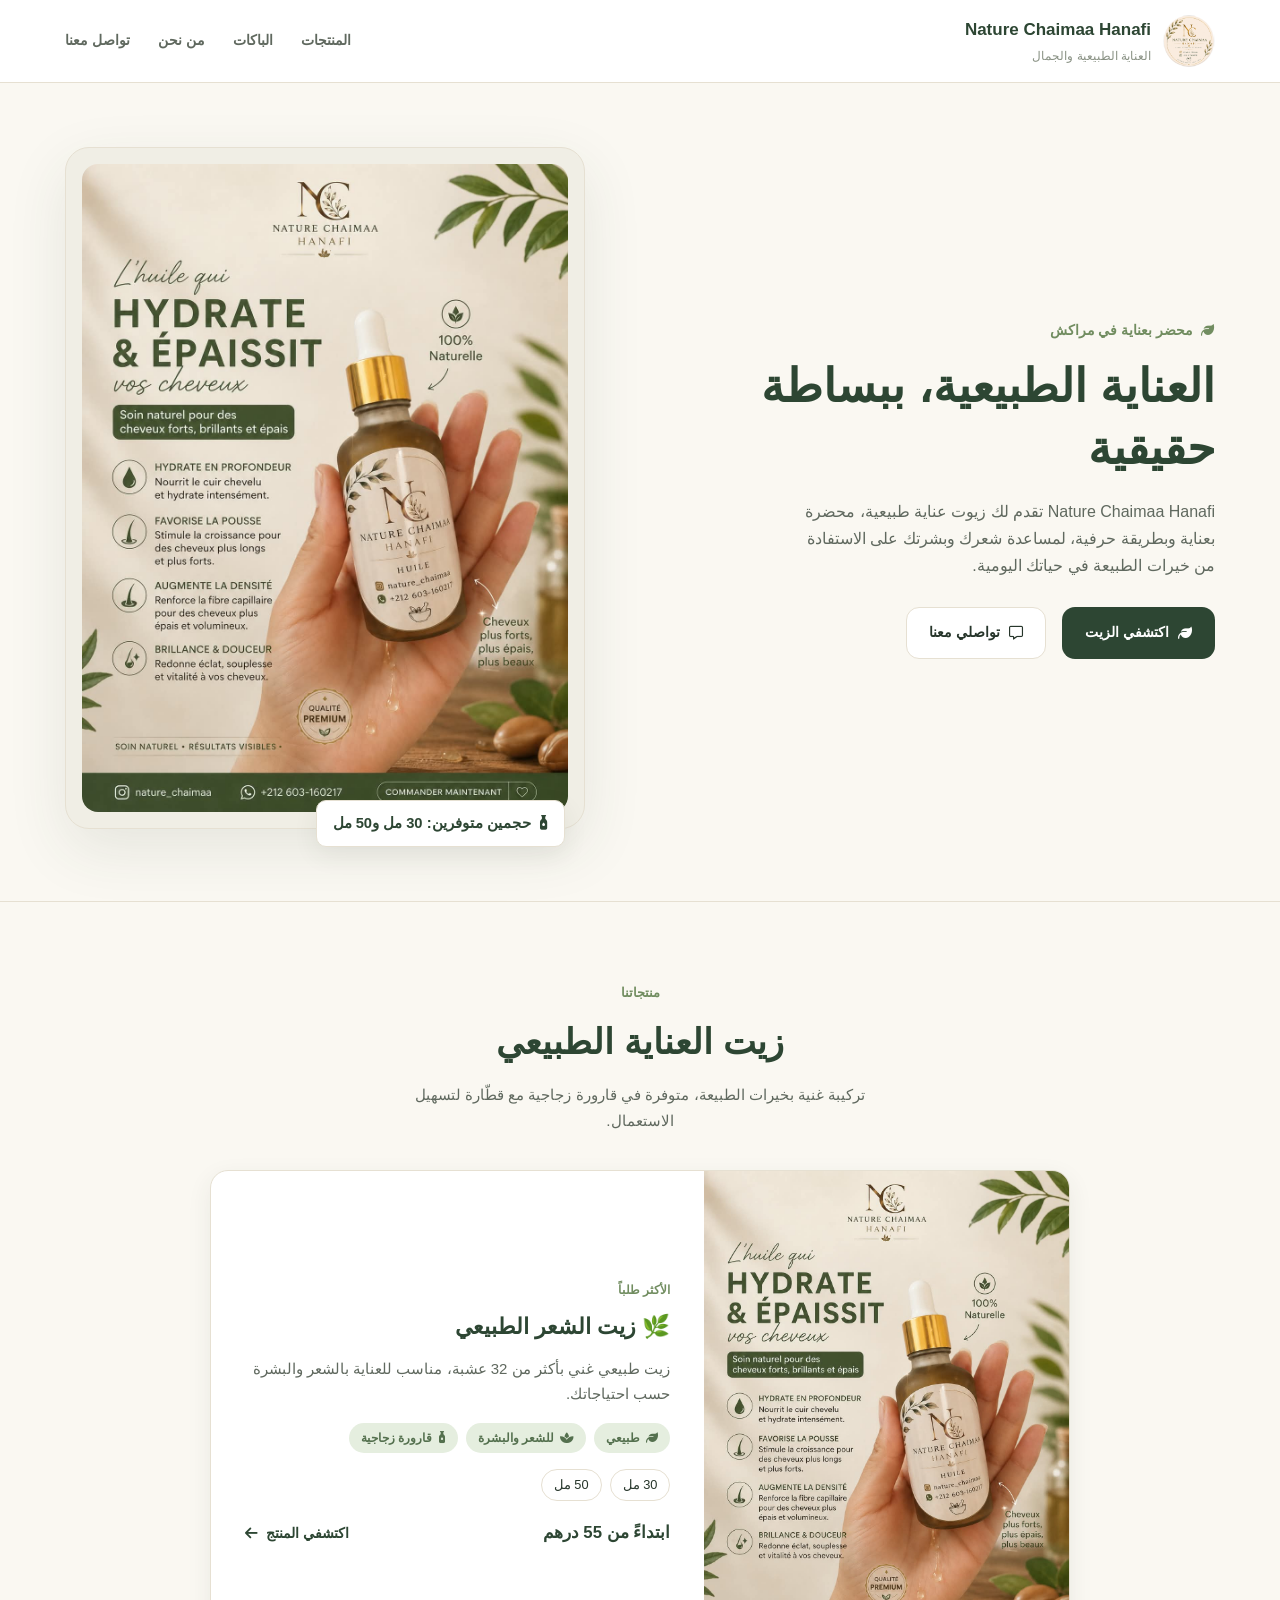
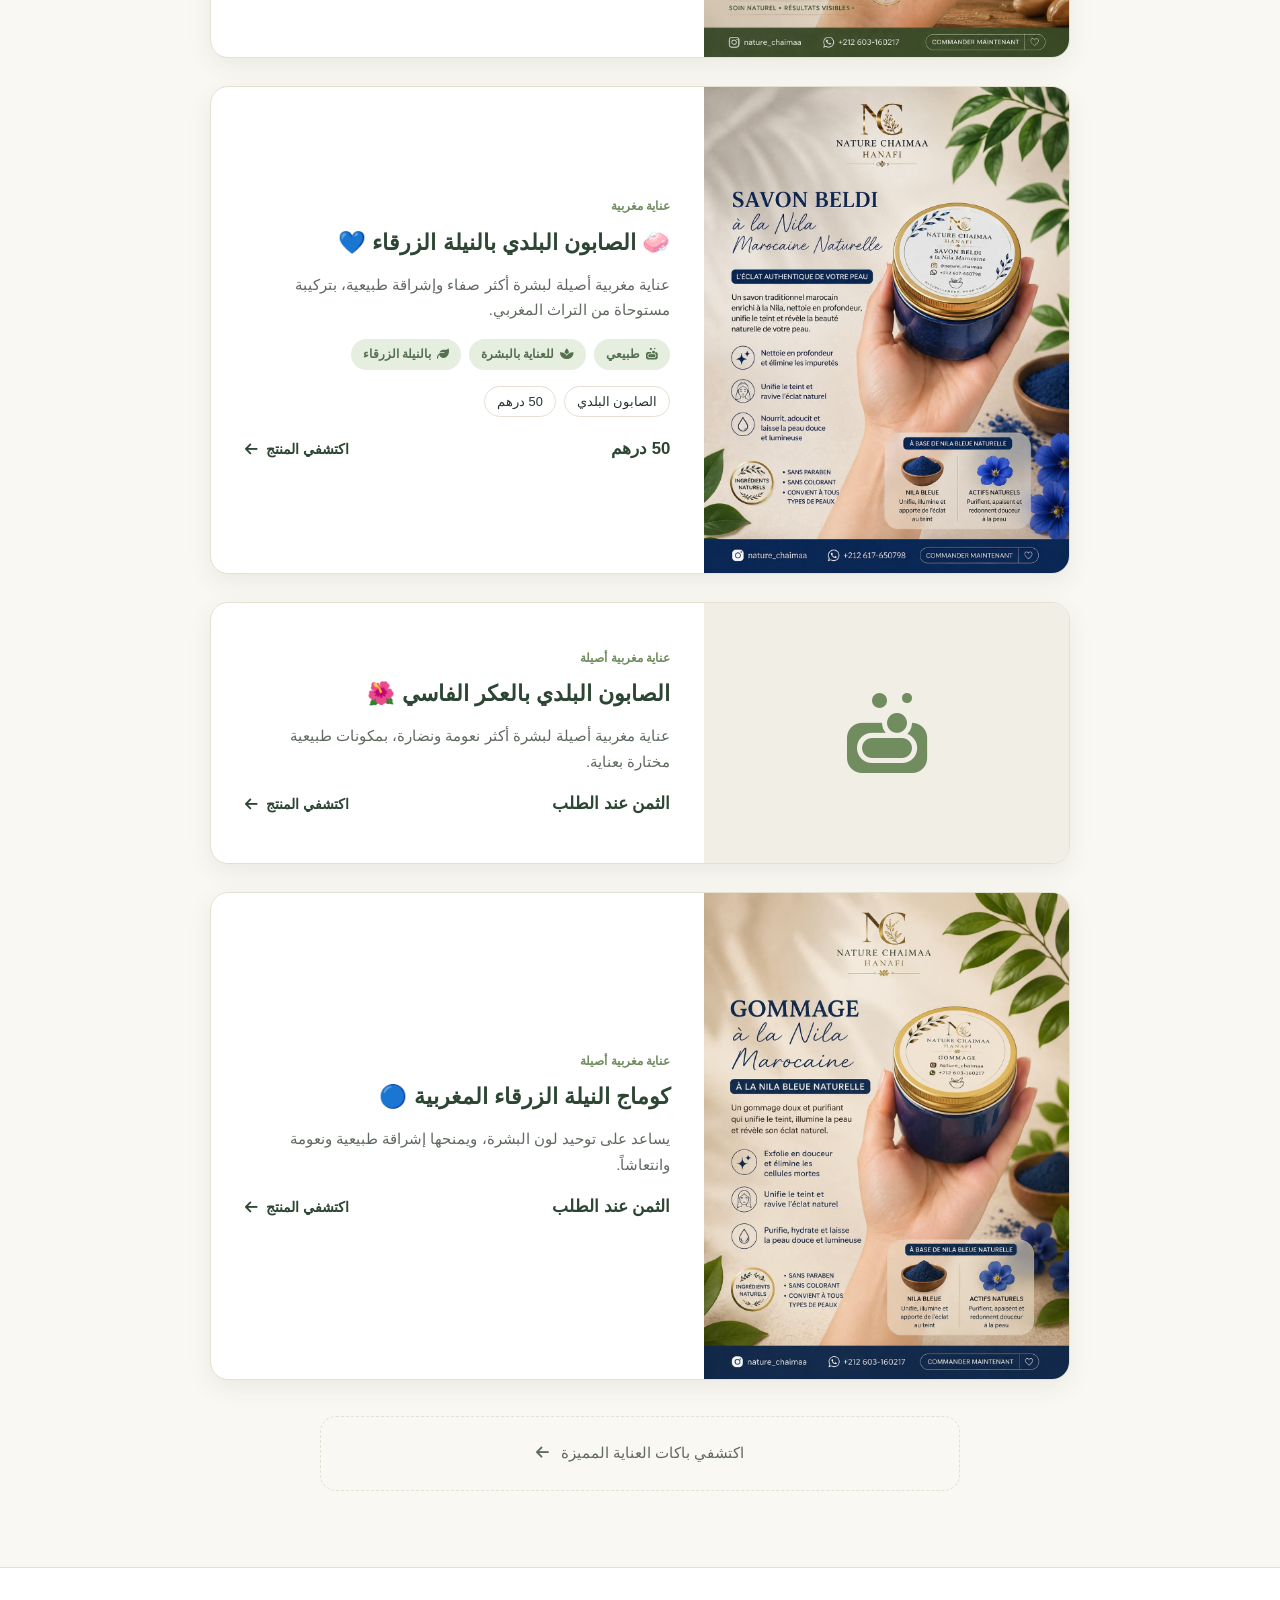
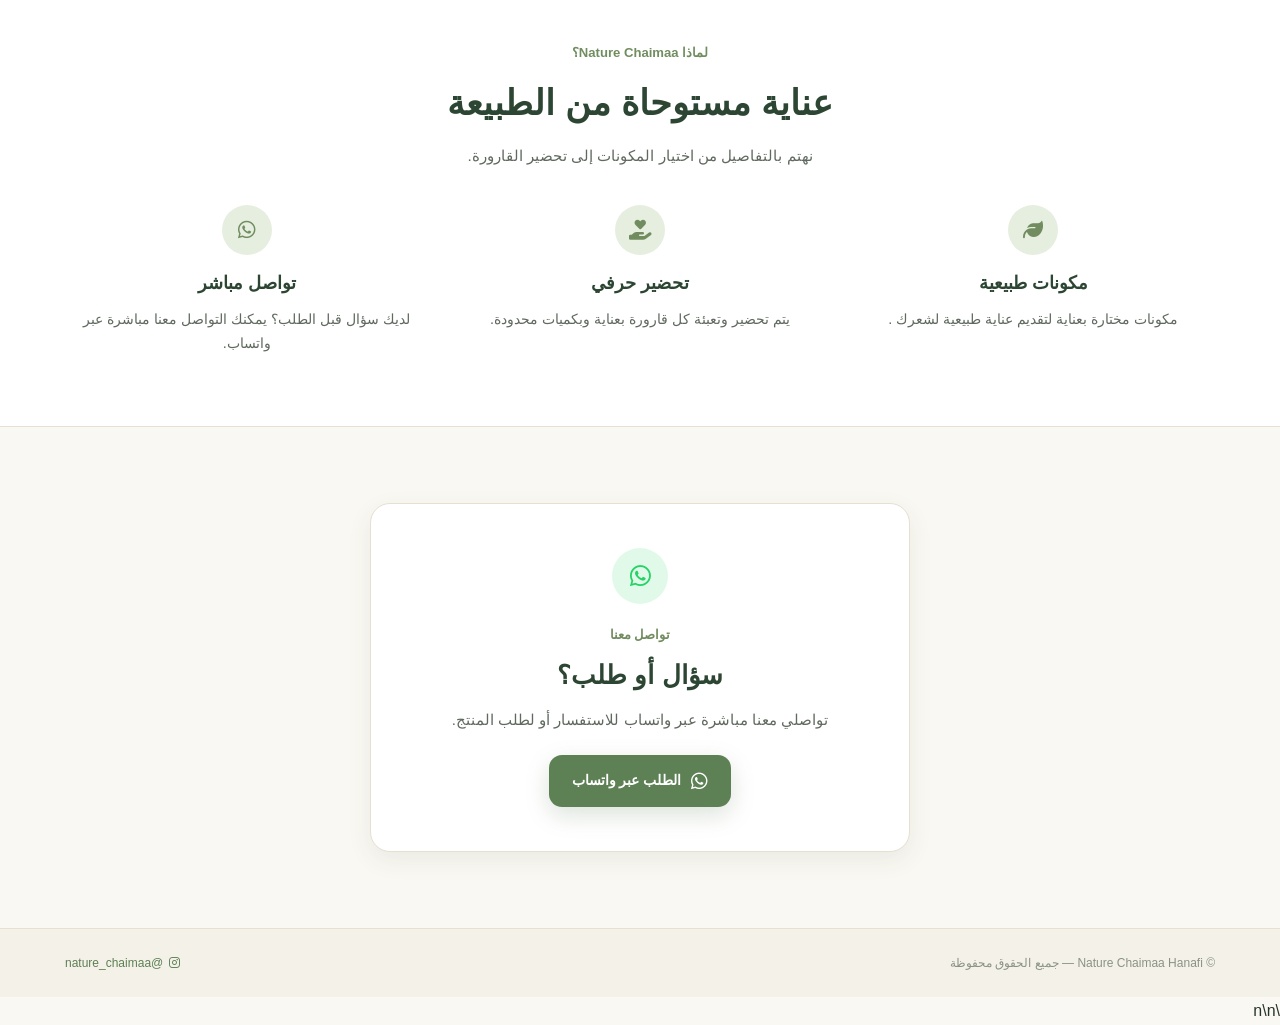
==== commit 1e983f64: "upgrader" ====
--- a/index.html
+++ b/index.html
@@ -1,94 +1,67 @@
 <!DOCTYPE html>
 <html lang="ar" dir="rtl">
-
 <head>
-
     <meta charset="UTF-8">
-
     <meta
         name="viewport"
         content="width=device-width, initial-scale=1"
     >
-
     <title>
         Nature Chaimaa Hanafi — العناية الطبيعية والجمال
     </title>
-
     <meta
         name="description"
         content="Nature Chaimaa Hanafi — زيوت طبيعية للعناية بالشعر والبشرة، محضرة بعناية وبطريقة حرفية."
     >
-
     <meta
         http-equiv="Content-Security-Policy"
         content="default-src 'self'; img-src 'self' data:; style-src 'self' 'unsafe-inline' https://fonts.googleapis.com https://cdnjs.cloudflare.com; font-src https://fonts.gstatic.com https://cdnjs.cloudflare.com; script-src 'self'; connect-src 'self'; frame-ancestors 'none'; base-uri 'self'; form-action 'self'"
     >
-
     <meta
         http-equiv="X-Content-Type-Options"
         content="nosniff"
     >
-
     <meta
         http-equiv="Referrer-Policy"
         content="strict-origin-when-cross-origin"
     >
-
     <link
         rel="icon"
         href="assets/logo.png"
     >
-
     <link
         rel="stylesheet"
         href="css/style.css"
     >
-
     <!-- Font Awesome -->
     <link
         rel="stylesheet"
         href="https://cdnjs.cloudflare.com/ajax/libs/font-awesome/6.5.2/css/all.min.css"
     >
-
 </head>
-
-
 <body>
-
-
 <!-- =====================================
      HEADER
 ===================================== -->
-
 <header class="site-header">
-
     <div class="container header-content">
-
         <a
             class="brand"
             href="index.html"
         >
-
             <img
                 src="assets/logo.png"
                 alt="شعار Nature Chaimaa Hanafi"
             >
-
             <div class="brand-text">
-
                 <strong>
                     Nature Chaimaa Hanafi
                 </strong>
-
                 <span>
                     العناية الطبيعية والجمال
                 </span>
-
-            </div>
-
-        </a>
-
-
+            </div>
+        </a>
         <!-- زر القائمة في الهاتف -->
         <button
             class="mobile-menu-btn"
@@ -98,69 +71,41 @@
         >
             <i class="fa-solid fa-bars"></i>
         </button>
-
-
         <nav class="main-nav" id="mainNav">
-
             <a href="#produits">
                 المنتجات
             </a>
-
-            <a href="#packs">
+            <a href="packs.html">
                 الباكات
             </a>
-
             <a href="#apropos">
                 من نحن
             </a>
-
             <a href="#contact">
                 تواصل معنا
             </a>
-
         </nav>
-
-    </div>
-
+    </div>
 </header>
-
-
 <main>
-
 <!-- =====================================
      HERO
 ===================================== -->
-
 <section class="hero">
-
     <div class="container hero-grid">
-
-
         <div class="hero-text">
-
             <p class="hero-eyebrow">
-
                 <i class="fa-solid fa-leaf"></i>
-
                 محضر بعناية في مراكش
-
             </p>
-
-
             <h1>
-
                 العناية الطبيعية، ببساطة حقيقية
-
             </h1>
-
-
             <p class="hero-description">
-
                 Nature Chaimaa Hanafi تقدم لك زيوت عناية
                 طبيعية، محضرة بعناية وبطريقة حرفية،
                 لمساعدة شعرك وبشرتك على الاستفادة من
                 خيرات الطبيعة في حياتك اليومية.
-
             </p>
             <div class="hero-actions">
               <a href="#produits" class="btn btn-primary">
@@ -172,478 +117,266 @@
                 </a>
             </div>
         </div>
-
-
-
         <div class="hero-figure">
-
             <div class="hero-image-wrapper">
-
                 <img
                     src="assets/WhatsApp Image 2026-09-25 at 22.06.41.jpeg"
                     alt="زيت Nature Chaimaa Hanafi المتوفر بحجم 30 مل و50 مل"
                 >
-
-            </div>
-
-
+            </div>
             <div class="tag">
-
                 <i class="fa-solid fa-bottle-droplet"></i>
-
                 حجمين متوفرين: 30 مل و50 مل
-
-            </div>
-
-        </div>
-
-    </div>
-
+            </div>
+        </div>
+    </div>
 </section>
-
-
-
 <!-- =====================================
      PRODUCTS
 ===================================== -->
-
 <section
     class="produits"
     id="produits"
 >
-
     <div class="container">
-
-
         <div class="section-head">
-
             <span class="section-kicker">
-
                 منتجاتنا
-
-            </span>
-
-
+            </span>
             <h2>
-
                 زيت العناية الطبيعي
-
             </h2>
-
-
             <p>
-
                 تركيبة غنية بخيرات الطبيعة،
                 متوفرة في قارورة زجاجية مع قطّارة
                 لتسهيل الاستعمال.
-
             </p>
-
-        </div>
-
-
-
+        </div>
         <a
             class="product-card"
             href="product-huile.html"
         >
-
             <div class="product-media">
-
                 <img
                     src="assets/WhatsApp Image 2026-09-25 at 22.06.41.jpeg"
                     alt="زيت العناية الطبيعي Nature Chaimaa Hanafi"
                 >
-
-            </div>
-
-
-
+            </div>
             <div class="product-body">
-
                 <span class="product-kicker">
-
                     الأكثر طلباً
-
                 </span>
-
-
                 <h3>
-
                     🌿 زيت الشعر الطبيعي
-
                 </h3>
-
-
                 <p>
-
                     زيت طبيعي غني بأكثر من 32 عشبة،
                     مناسب للعناية بالشعر والبشرة
                     حسب احتياجاتك.
-
                 </p>
-
-
-
                 <div class="product-features">
-
                     <span>
-
                         <i class="fa-solid fa-leaf"></i>
-
                         طبيعي
-
-                    </span>
-
-
+                    </span>
                     <span>
-
                         <i class="fa-solid fa-spa"></i>
-
                         للشعر والبشرة
-
-                    </span>
-
-
+                    </span>
                     <span>
-
                         <i class="fa-solid fa-bottle-droplet"></i>
-
                         قارورة زجاجية
-
-                    </span>
-
-                </div>
-
-
-
+                    </span>
+                </div>
                 <div class="product-sizes">
-
                     <span>
-
                         30 مل
-
-                    </span>
-
-
+                    </span>
                     <span>
-
                         50 مل
-
-                    </span>
-
-                </div>
-
-
-
+                    </span>
+                </div>
                 <div class="product-bottom">
-
                     <strong>
-
                         ابتداءً من 55 درهم
-
                     </strong>
-
-
                     <span class="product-link">
-
                         اكتشفي المنتج
-
                         <i class="fa-solid fa-arrow-left"></i>
-
-                    </span>
-
-                </div>
-
-            </div>
-
+                    </span>
+                </div>
+            </div>
         </a>
         <a
     class="product-card"
     href="savon-beldi.html"
 >
-
     <div class="product-media">
-
         <img
             src="assets/WhatsApp Image 2026-09-25 at 22.06.47.jpeg"
             alt="الصابون البلدي بالنيلة الزرقاء Nature Chaimaa Hanafi"
         >
-
-    </div>
-
-
+    </div>
     <div class="product-body">
-
         <span class="product-kicker">
             عناية مغربية
         </span>
-
-
         <h3>
             🧼 الصابون البلدي بالنيلة الزرقاء 💙
         </h3>
-
-
         <p>
             عناية مغربية أصيلة لبشرة أكثر صفاء
             وإشراقة طبيعية، بتركيبة مستوحاة
             من التراث المغربي.
         </p>
-
-
         <div class="product-features">
-
             <span>
-
                 <i class="fa-solid fa-soap"></i>
-
                 طبيعي
-
-            </span>
-
-
+            </span>
             <span>
-
                 <i class="fa-solid fa-spa"></i>
-
                 للعناية بالبشرة
-
-            </span>
-
-
+            </span>
             <span>
-
                 <i class="fa-solid fa-leaf"></i>
-
                 بالنيلة الزرقاء
-
-            </span>
-
-        </div>
-
-
+            </span>
+        </div>
         <div class="product-sizes">
-
             <span>
                 الصابون البلدي
             </span>
-
             <span>
                 50 درهم
             </span>
-
-        </div>
-
-
+        </div>
         <div class="product-bottom">
-
             <strong>
                 50 درهم
             </strong>
-
-
             <span class="product-link">
-
                 اكتشفي المنتج
-
                 <i class="fa-solid fa-arrow-left"></i>
-
-            </span>
-
-        </div>
-
-    </div>
-
+            </span>
+        </div>
+    </div>
 </a>
-
-        <!--
-          Placeholder pour le lien "الباكات" du menu : la section n'existait
-          pas encore dans le HTML, ce qui cassait l'ancre #packs.
-          Remplace ce bloc par tes vraies offres/packs quand ils seront prêts.
-        -->
-        <div class="packs-teaser" id="packs">
-            قريباً: باكات مميزة تجمع بين منتجاتنا 🌿
-        </div>
-
-    </div>
-
+        <a class="product-card" href="savon-beldi-aker-fassi.html">
+            <div class="product-media product-placeholder" aria-hidden="true">
+                <i class="fa-solid fa-soap"></i>
+            </div>
+            <div class="product-body">
+                <span class="product-kicker">عناية مغربية أصيلة</span>
+                <h3>الصابون البلدي بالعكر الفاسي 🌺</h3>
+                <p>عناية مغربية أصيلة لبشرة أكثر نعومة ونضارة، بمكونات طبيعية مختارة بعناية.</p>
+                <div class="product-bottom">
+                    <strong>الثمن عند الطلب</strong>
+                    <span class="product-link">اكتشفي المنتج <i class="fa-solid fa-arrow-left"></i></span>
+                </div>
+            </div>
+        </a>
+        <a class="product-card" href="product-gommage.html">
+            <div class="product-media">
+                <img src="assets/gomage.jpeg" alt="كوماج النيلة الزرقاء المغربية من Nature Chaimaa Hanafi">
+            </div>
+            <div class="product-body">
+                <span class="product-kicker">عناية مغربية أصيلة</span>
+                <h3>كوماج النيلة الزرقاء المغربية 🔵</h3>
+                <p>يساعد على توحيد لون البشرة، ويمنحها إشراقة طبيعية ونعومة وانتعاشاً.</p>
+                <div class="product-bottom">
+                    <strong>الثمن عند الطلب</strong>
+                    <span class="product-link">اكتشفي المنتج <i class="fa-solid fa-arrow-left"></i></span>
+                </div>
+            </div>
+        </a>
+        <a class="packs-teaser" href="packs.html">
+            اكتشفي باكات العناية المميزة <i class="fa-solid fa-arrow-left"></i>
+        </a>
+    </div>
 </section>
-
-
-
 <!-- =====================================
      ABOUT
 ===================================== -->
-
 <section
     class="about"
     id="apropos"
 >
-
     <div class="container">
-
-
         <div class="section-head">
-
             <span class="section-kicker">
-
                 لماذا Nature Chaimaa؟
-
-            </span>
-
-
+            </span>
             <h2>
-
                 عناية مستوحاة من الطبيعة
-
             </h2>
-
-
             <p>
-
                 نهتم بالتفاصيل من اختيار المكونات
                 إلى تحضير القارورة.
-
             </p>
-
-        </div>
-
-
-
+        </div>
         <div class="about-grid">
-
-
             <div class="about-item">
-
                 <div class="about-icon">
-
                     <i class="fa-solid fa-leaf"></i>
-
-                </div>
-
-
+                </div>
                 <h4>
-
                     مكونات طبيعية
-
                 </h4>
-
-
                 <p>
-
                     مكونات مختارة بعناية لتقديم
                     عناية طبيعية لشعرك .
-
                 </p>
-
-            </div>
-
-
-
+            </div>
             <div class="about-item">
-
                 <div class="about-icon">
-
                     <i class="fa-solid fa-hand-holding-heart"></i>
-
-                </div>
-
-
+                </div>
                 <h4>
-
                     تحضير حرفي
-
                 </h4>
-
-
                 <p>
-
                     يتم تحضير وتعبئة كل قارورة
                     بعناية وبكميات محدودة.
-
                 </p>
-
-            </div>
-
-
-
+            </div>
             <div class="about-item">
-
                 <div class="about-icon">
-
                     <i class="fa-brands fa-whatsapp"></i>
-
-                </div>
-
-
+                </div>
                 <h4>
-
                     تواصل مباشر
-
                 </h4>
-
-
                 <p>
-
                     لديك سؤال قبل الطلب؟
                     يمكنك التواصل معنا مباشرة عبر واتساب.
-
                 </p>
-
-            </div>
-
-        </div>
-
-    </div>
-
+            </div>
+        </div>
+    </div>
 </section>
-
-
-
 <!-- =====================================
      CONTACT
 ===================================== -->
-
 <section
     class="contact"
     id="contact"
 >
-
     <div class="container">
-
         <div class="contact-box">
-
-
             <div class="contact-icon">
-
                 <i class="fa-brands fa-whatsapp"></i>
-
-            </div>
-
-
+            </div>
             <span class="section-kicker">
-
                 تواصل معنا
-
-            </span>
-
-
+            </span>
             <h2>
-
                 سؤال أو طلب؟
-
             </h2>
-
-
             <p>
-
                 تواصلي معنا مباشرة عبر واتساب
                 للاستفسار أو لطلب المنتج.
-
             </p>
-
-
             <a
                 href="#"
                 id="btn-order-whatsapp-home"
@@ -652,69 +385,37 @@
                 target="_blank"
                 rel="noopener noreferrer"
             >
-
                 <i class="fa-brands fa-whatsapp"></i>
-
                 الطلب عبر واتساب
-
             </a>
-
-        </div>
-
-    </div>
-
+        </div>
+    </div>
 </section>
-
-
 </main>
-
-
-
 <!-- =====================================
      FOOTER
 ===================================== -->
-
 <footer class="site-footer">
-
     <div class="container footer-content">
-
-
         <span>
-
             ©
             <span id="year"></span>
-
             Nature Chaimaa Hanafi
-
             — جميع الحقوق محفوظة
-
         </span>
-
-
         <a
             href="https://instagram.com/nature_chaimaa"
             target="_blank"
             rel="noopener noreferrer"
         >
-
             <i class="fa-brands fa-instagram"></i>
-
             @nature_chaimaa
-
-        </a>
-
-    </div>
-
+        </a>
+    </div>
 </footer>
-
-
-
 <!-- =====================================
      JAVASCRIPT
 ===================================== -->
-
 <script src="js/script.js"></script>
-
 </body>
-
-</html>+</html>\n\n
--- a/css/style.css
+++ b/css/style.css
@@ -2,48 +2,37 @@
    Nature Chaimaa Hanafi — feuille de style (version RTL / arabe)
    Une seule source de vérité : plus de règles dupliquées/contradictoires.
    ========================================================================== */
-
 @import url('https://fonts.googleapis.com/css2?family=Cairo:wght@500;600;700;800&family=Tajawal:wght@300;400;500;700&display=swap');
-
 :root {
   --cream: #faf8f2;
   --white: #ffffff;
   --ink: #26352a;
   --ink-soft: #60695f;
   --ink-faint: #8a9285;
-
   --forest: #2d4633;      /* titres */
   --forest-soft: #354b39;
   --green: #718d60;       /* accent / hover */
   --green-deep: #5d8054;
   --green-chip-bg: #e5eedf;
   --green-chip-text: #54704e;
-
   --line: #e6e0d2;
   --line-soft: #ebe7dd;
-
   --whatsapp: #25d366;
   --discount: #bd6a3d;
-
   --shadow-sm: 0 8px 25px rgba(50, 65, 48, 0.08);
   --shadow-md: 0 20px 60px rgba(50, 65, 48, 0.10);
-
   --font-display: 'Cairo', 'Tahoma', sans-serif;
   --font-body: 'Tajawal', 'Tahoma', 'Arial', sans-serif;
 }
-
 /* ---------- Reset ---------- */
-
 * {
   margin: 0;
   padding: 0;
   box-sizing: border-box;
 }
-
 html {
   scroll-behavior: smooth;
 }
-
 body {
   font-family: var(--font-body);
   font-weight: 400;
@@ -52,27 +41,21 @@
   line-height: 1.7;
   -webkit-font-smoothing: antialiased;
 }
-
 img { max-width: 100%; display: block; }
 a { text-decoration: none; color: inherit; }
 button { font-family: inherit; }
-
 :focus-visible {
   outline: 2px solid var(--green);
   outline-offset: 3px;
 }
-
 .container {
   width: min(1150px, 92%);
   margin: 0 auto;
 }
-
 @media (prefers-reduced-motion: reduce) {
   * { transition: none !important; animation: none !important; }
 }
-
 /* ---------- Header ---------- */
-
 .site-header {
   position: sticky;
   top: 0;
@@ -81,7 +64,6 @@
   border-bottom: 1px solid var(--line);
   backdrop-filter: blur(10px);
 }
-
 .header-content {
   min-height: 82px;
   display: flex;
@@ -89,39 +71,32 @@
   justify-content: space-between;
   gap: 30px;
 }
-
 .brand {
   display: flex;
   align-items: center;
   gap: 12px;
 }
-
 .brand img {
   width: 52px;
   height: 52px;
   object-fit: contain;
   border-radius: 50%;
 }
-
 .brand-text { display: flex; flex-direction: column; gap: 1px; }
 .brand-text strong { font-family: var(--font-display); font-size: 17px; font-weight: 700; color: var(--forest); }
 .brand-text span { font-size: 12px; color: var(--ink-faint); }
-
 .main-nav {
   display: flex;
   align-items: center;
   gap: 28px;
 }
-
 .main-nav a {
   color: var(--ink-soft);
   font-size: 14px;
   font-weight: 600;
   transition: color 0.2s ease;
 }
-
 .main-nav a:hover { color: var(--green); }
-
 /* Bouton menu mobile : caché sur desktop */
 .mobile-menu-btn {
   display: none;
@@ -136,11 +111,8 @@
   font-size: 18px;
   cursor: pointer;
 }
-
 .mobile-menu-btn:hover { border-color: var(--green); color: var(--green); }
-
 /* ---------- Boutons ---------- */
-
 .btn {
   display: inline-flex;
   align-items: center;
@@ -155,35 +127,26 @@
   cursor: pointer;
   transition: transform 0.2s ease, box-shadow 0.2s ease, background 0.2s ease, color 0.2s ease;
 }
-
 .btn:hover { transform: translateY(-2px); }
-
 .btn-primary { background: var(--forest); color: var(--white); }
 .btn-primary:hover { background: var(--forest-soft); box-shadow: var(--shadow-sm); }
-
 .btn-ghost { background: var(--white); border-color: var(--line); color: var(--ink); }
 .btn-ghost:hover { border-color: var(--green); color: var(--green-deep); }
-
 .btn-whatsapp {
   background: var(--green-deep);
   color: var(--white);
   box-shadow: 0 8px 25px rgba(79, 111, 72, 0.2);
 }
-
 .btn-whatsapp:hover { box-shadow: 0 12px 30px rgba(79, 111, 72, 0.32); }
 .btn-whatsapp i, .btn-whatsapp svg { font-size: 19px; width: 18px; height: 18px; fill: currentColor; }
-
 /* ---------- Hero ---------- */
-
 .hero { padding: 64px 0 72px; border-bottom: 1px solid var(--line); }
-
 .hero-grid {
   display: grid;
   grid-template-columns: 1.05fr 0.95fr;
   gap: 56px;
   align-items: center;
 }
-
 .hero-eyebrow {
   display: inline-flex;
   align-items: center;
@@ -193,7 +156,6 @@
   font-weight: 600;
   margin-bottom: 12px;
 }
-
 .hero h1 {
   font-family: var(--font-display);
   font-weight: 700;
@@ -202,20 +164,15 @@
   color: var(--forest);
   margin-bottom: 18px;
 }
-
 .hero h1 em { font-style: normal; color: var(--green); }
-
 .hero-description {
   max-width: 48ch;
   color: var(--ink-soft);
   font-size: 1rem;
   margin-bottom: 28px;
 }
-
 .hero-actions { display: flex; gap: 16px; flex-wrap: wrap; }
-
 .hero-figure { position: relative; }
-
 .hero-image-wrapper {
   background: #f0eee5;
   border-radius: 24px;
@@ -224,9 +181,7 @@
   border: 1px solid var(--line);
   box-shadow: var(--shadow-md);
 }
-
 .hero-image-wrapper img { width: 100%; border-radius: 16px; }
-
 .hero-figure .tag {
   position: absolute;
   bottom: -18px;
@@ -244,15 +199,12 @@
   color: var(--forest);
   box-shadow: var(--shadow-sm);
 }
-
 /* ---------- Titres de section ---------- */
-
 .section-head {
   max-width: 56ch;
   margin: 0 auto 36px;
   text-align: center;
 }
-
 .section-kicker {
   display: inline-block;
   color: var(--green);
@@ -260,7 +212,6 @@
   font-weight: 700;
   margin-bottom: 8px;
 }
-
 .section-head h2 {
   font-family: var(--font-display);
   font-weight: 700;
@@ -268,13 +219,9 @@
   color: var(--forest);
   margin-bottom: 10px;
 }
-
 .section-head p { color: var(--ink-soft); font-size: 0.96rem; }
-
 /* ---------- Produits (cartes) ---------- */
-
 .produits { padding: 76px 0; }
-
 .product-card {
   display: grid;
   grid-template-columns: 0.85fr 1.15fr;
@@ -287,26 +234,18 @@
   margin: 0 auto;
   transition: box-shadow 0.2s ease;
 }
-
 .product-card + .product-card { margin-top: 28px; }
-
 .product-card:hover { box-shadow: var(--shadow-md); }
-
 .product-card .product-media { position: relative; overflow: hidden; min-height: 260px; }
-
 .product-card .product-media img {
   width: 100%;
   height: 100%;
   object-fit: cover;
   transition: transform 0.4s ease;
 }
-
 .product-card:hover .product-media img { transform: scale(1.04); }
-
 .product-body { padding: 32px 34px; display: flex; flex-direction: column; justify-content: center; }
-
 .product-kicker { font-size: 0.78rem; font-weight: 700; color: var(--green); margin-bottom: 6px; }
-
 .product-body h3 {
   font-family: var(--font-display);
   font-size: 1.4rem;
@@ -314,16 +253,13 @@
   color: var(--forest);
   margin-bottom: 10px;
 }
-
 .product-body > p { color: var(--ink-soft); font-size: 0.94rem; margin-bottom: 16px; }
-
 .product-features {
   display: flex;
   flex-wrap: wrap;
   gap: 8px;
   margin-bottom: 16px;
 }
-
 .product-features span {
   display: inline-flex;
   align-items: center;
@@ -335,11 +271,8 @@
   font-size: 0.76rem;
   font-weight: 600;
 }
-
 .product-features i { font-size: 0.75rem; }
-
 .product-sizes { display: flex; gap: 8px; margin-bottom: 18px; }
-
 .product-sizes span {
   border: 1px solid var(--line);
   border-radius: 20px;
@@ -347,20 +280,17 @@
   font-size: 0.8rem;
   color: var(--ink);
 }
-
 .product-bottom {
   display: flex;
   align-items: center;
   justify-content: space-between;
   gap: 12px;
 }
-
 .product-bottom strong {
   font-family: var(--font-display);
   font-size: 1.05rem;
   color: var(--forest);
 }
-
 .product-link {
   display: inline-flex;
   align-items: center;
@@ -370,12 +300,10 @@
   font-weight: 600;
   transition: gap 0.2s ease, color 0.2s ease;
 }
-
 .product-link:hover { gap: 12px; color: var(--green); }
-
 /* ---------- Packs (placeholder tant que la section n'existe pas) ---------- */
-
 .packs-teaser {
+  display: block;
   max-width: 640px;
   margin: 36px auto 0;
   text-align: center;
@@ -384,20 +312,37 @@
   padding: 24px;
   color: var(--ink-soft);
   font-size: 0.92rem;
-}
-
+  transition: border-color 0.2s ease, color 0.2s ease;
+}
+.packs-teaser:hover { border-color: var(--green); color: var(--green-deep); }
+.packs-teaser i { margin-inline-start: 8px; }
+.packs-hero { padding: 64px 0 42px; text-align: center; }
+.packs-hero h1 { margin: 6px 0 12px; color: var(--forest); font-family: var(--font-display); font-size: clamp(2rem, 4vw, 2.8rem); }
+.packs-hero p { max-width: 620px; margin: 0 auto; color: var(--ink-soft); }
+.packs-list { padding: 20px 0 50px; }
+.packs-grid { display: grid; grid-template-columns: repeat(2, minmax(0, 1fr)); gap: 24px; }
+.pack-card { overflow: hidden; border: 1px solid var(--line); border-radius: 18px; background: var(--white); box-shadow: var(--shadow-sm); }
+.pack-card > img { width: 100%; height: 250px; object-fit: cover; }
+.pack-card-body { padding: 24px; }
+.pack-label { display: inline-flex; align-items: center; gap: 7px; color: var(--green-deep); font-size: 0.82rem; font-weight: 700; }
+.pack-card h2 { margin: 8px 0; color: var(--forest); font-family: var(--font-display); font-size: 1.4rem; }
+.pack-card p { color: var(--ink-soft); }
+.pack-card ul { display: grid; gap: 9px; margin: 18px 0 22px; padding: 0; list-style: none; }
+.pack-card li { display: flex; align-items: center; gap: 9px; color: var(--ink-soft); }
+.pack-card li i { width: 18px; color: var(--green); text-align: center; }
+.pack-card .btn { width: 100%; }
+.packs-back { padding-bottom: 64px; text-align: center; }
+.product-placeholder { display: grid; place-items: center; background: #f0eee5; color: var(--green); font-size: 5rem; }
+.image-wrapper.product-placeholder { min-height: 360px; aspect-ratio: 1 / 1; }
+.product-card .product-placeholder { min-height: 260px; }
 /* ---------- À propos ---------- */
-
 .about { background: var(--white); border-top: 1px solid var(--line); border-bottom: 1px solid var(--line); padding: 70px 0; }
-
 .about-grid {
   display: grid;
   grid-template-columns: repeat(3, 1fr);
   gap: 30px;
 }
-
 .about-item { text-align: center; }
-
 .about-icon {
   width: 50px;
   height: 50px;
@@ -410,14 +355,10 @@
   color: var(--green);
   font-size: 20px;
 }
-
 .about-item h4 { font-family: var(--font-display); font-weight: 700; font-size: 1.1rem; color: var(--forest); margin-bottom: 8px; }
 .about-item p { color: var(--ink-soft); font-size: 0.9rem; }
-
 /* ---------- Contact ---------- */
-
 .contact { padding: 76px 0; }
-
 .contact-box {
   max-width: 540px;
   margin: 0 auto;
@@ -428,7 +369,6 @@
   padding: 44px 36px;
   box-shadow: var(--shadow-sm);
 }
-
 .contact-icon {
   width: 56px;
   height: 56px;
@@ -441,14 +381,10 @@
   color: var(--whatsapp);
   font-size: 24px;
 }
-
 .contact-box h2 { font-family: var(--font-display); font-weight: 700; font-size: 1.6rem; color: var(--forest); margin-bottom: 10px; }
 .contact-box p { color: var(--ink-soft); font-size: 0.94rem; margin-bottom: 22px; }
-
 /* ---------- Footer ---------- */
-
 .site-footer { border-top: 1px solid var(--line); background: #f4f1e8; padding: 24px 0; }
-
 .footer-content {
   display: flex;
   align-items: center;
@@ -458,12 +394,9 @@
   color: var(--ink-faint);
   font-size: 12px;
 }
-
 .footer-content a { color: var(--green-deep); display: inline-flex; align-items: center; gap: 6px; }
 .footer-content a:hover { color: var(--forest); }
-
 /* ---------- Fil d'ariane ---------- */
-
 .breadcrumb {
   padding: 22px 0;
   display: flex;
@@ -472,25 +405,19 @@
   color: var(--ink-faint);
   font-size: 13px;
 }
-
 .breadcrumb a { color: var(--green-deep); }
 .breadcrumb a:hover { color: var(--forest); }
-
 /* ==========================================================================
    Page produit
    ========================================================================== */
-
 .product-detail { padding: 10px 0 80px; }
-
 .product-grid {
   display: grid;
   grid-template-columns: 1fr 1fr;
   gap: 60px;
   align-items: start;
 }
-
 .pd-media { position: sticky; top: 110px; }
-
 .image-wrapper {
   background: #f0eee5;
   border-radius: 24px;
@@ -499,7 +426,6 @@
   border: 1px solid var(--line);
   box-shadow: var(--shadow-md);
 }
-
 .image-wrapper img {
   width: 100%;
   aspect-ratio: 1 / 1;
@@ -507,9 +433,7 @@
   border-radius: 18px;
   transition: transform 0.5s ease;
 }
-
 .image-wrapper:hover img { transform: scale(1.025); }
-
 .pd-kicker {
   display: inline-flex;
   padding: 5px 13px;
@@ -520,7 +444,6 @@
   font-weight: 700;
   margin-bottom: 12px;
 }
-
 .pd-info h1 {
   font-family: var(--font-display);
   font-weight: 700;
@@ -529,11 +452,8 @@
   color: var(--forest);
   margin-bottom: 18px;
 }
-
 .pd-desc { color: var(--ink-soft); font-size: 1rem; margin-bottom: 24px; }
-
 .benefits { display: grid; grid-template-columns: 1fr 1fr; gap: 10px; margin-bottom: 28px; }
-
 .benefit {
   display: flex;
   align-items: center;
@@ -545,14 +465,10 @@
   color: var(--ink-soft);
   font-size: 13px;
 }
-
 .benefit i { color: var(--green); width: 18px; text-align: center; flex-shrink: 0; }
-
 .size-section { margin-top: 8px; }
 .size-section h2 { font-family: var(--font-display); font-size: 16px; font-weight: 700; color: var(--forest-soft); margin-bottom: 12px; }
-
 .pd-sizes { display: grid; grid-template-columns: 1fr 1fr; gap: 12px; }
-
 .size-option {
   position: relative;
   display: flex;
@@ -569,11 +485,8 @@
   color: var(--ink-soft);
   transition: border-color 0.2s ease, transform 0.2s ease, background 0.2s ease, box-shadow 0.2s ease;
 }
-
 .size-option:hover { transform: translateY(-2px); border-color: var(--green); }
-
 .size-option.active { border-color: var(--green); background: #f1f5ed; box-shadow: var(--shadow-sm); }
-
 .size-icon {
   width: 36px;
   height: 36px;
@@ -586,10 +499,8 @@
   font-size: 17px;
   margin-bottom: 4px;
 }
-
 .size-option strong { font-family: var(--font-display); font-size: 19px; color: var(--forest); }
 .size-option small { color: var(--ink-faint); font-size: 12px; }
-
 .pd-offer {
   margin-top: 18px;
   padding: 18px;
@@ -598,17 +509,12 @@
   border: 1px solid #dce7d5;
   color: var(--forest-soft);
 }
-
 .offer-row { display: flex; align-items: center; gap: 10px; font-size: 15px; }
 .offer-row + .offer-row { margin-top: 10px; }
-
 .bottle-icons { display: inline-flex; gap: 3px; color: var(--green-deep); font-size: 18px; }
-
 .pd-offer del { color: var(--ink-faint); font-size: 13px; margin-inline-end: 7px; }
 .pd-offer .discount { color: var(--discount); font-weight: 800; }
-
 .product-details { margin-top: 18px; border-top: 1px solid var(--line-soft); }
-
 .detail-item {
   display: flex;
   align-items: center;
@@ -618,37 +524,29 @@
   border-bottom: 1px solid var(--line-soft);
   font-size: 14px;
 }
-
 .detail-item span { color: var(--ink-faint); display: flex; align-items: center; gap: 8px; }
 .detail-item span i { color: var(--green); width: 18px; text-align: center; }
 .detail-item strong { color: var(--ink); font-weight: 600; }
-
 .pd-actions { display: grid; grid-template-columns: 1fr 1fr; gap: 12px; margin-top: 24px; }
-
 .contact-note { margin-top: 12px; text-align: center; color: var(--ink-faint); font-size: 12px; }
 .contact-note i { margin-inline-end: 5px; color: var(--green); }
-
 /* ==========================================================================
    Responsive — un seul bloc par breakpoint
    ========================================================================== */
-
 @media (max-width: 860px) {
   .hero-grid,
   .product-card,
   .product-grid {
     grid-template-columns: 1fr;
   }
-
   .hero-figure { order: -1; }
   .about-grid { grid-template-columns: 1fr; }
   .product-card .product-media { min-height: 220px; }
   .pd-media { position: static; }
   .image-wrapper { max-width: 560px; margin: 0 auto; }
 }
-
 @media (max-width: 650px) {
   .mobile-menu-btn { display: inline-flex; }
-
   .main-nav {
     position: fixed;
     inset-inline: 0;
@@ -664,19 +562,17 @@
     pointer-events: none;
     transition: transform 0.2s ease, opacity 0.2s ease;
   }
-
   .main-nav.is-open { transform: translateY(0); opacity: 1; pointer-events: auto; }
   .main-nav a { padding: 10px 4px; border-bottom: 1px solid var(--line-soft); }
-
   .hero { padding: 44px 0 40px; }
   .produits, .contact { padding: 52px 0; }
-
   .pd-info h1 { font-size: 28px; }
+  .packs-hero { padding: 44px 0 28px; }
+  .packs-grid { grid-template-columns: 1fr; }
   .benefits { grid-template-columns: 1fr; }
   .pd-actions { grid-template-columns: 1fr; }
   .footer-content { flex-direction: column; text-align: center; }
 }
-
 @media (max-width: 420px) {
   .brand img { width: 42px; height: 42px; }
   .brand-text strong { font-size: 14px; }
@@ -684,4 +580,4 @@
   .pd-info h1 { font-size: 24px; }
   .pd-sizes { gap: 8px; }
   .detail-item { flex-direction: column; align-items: flex-start; gap: 4px; }
-}+}\n
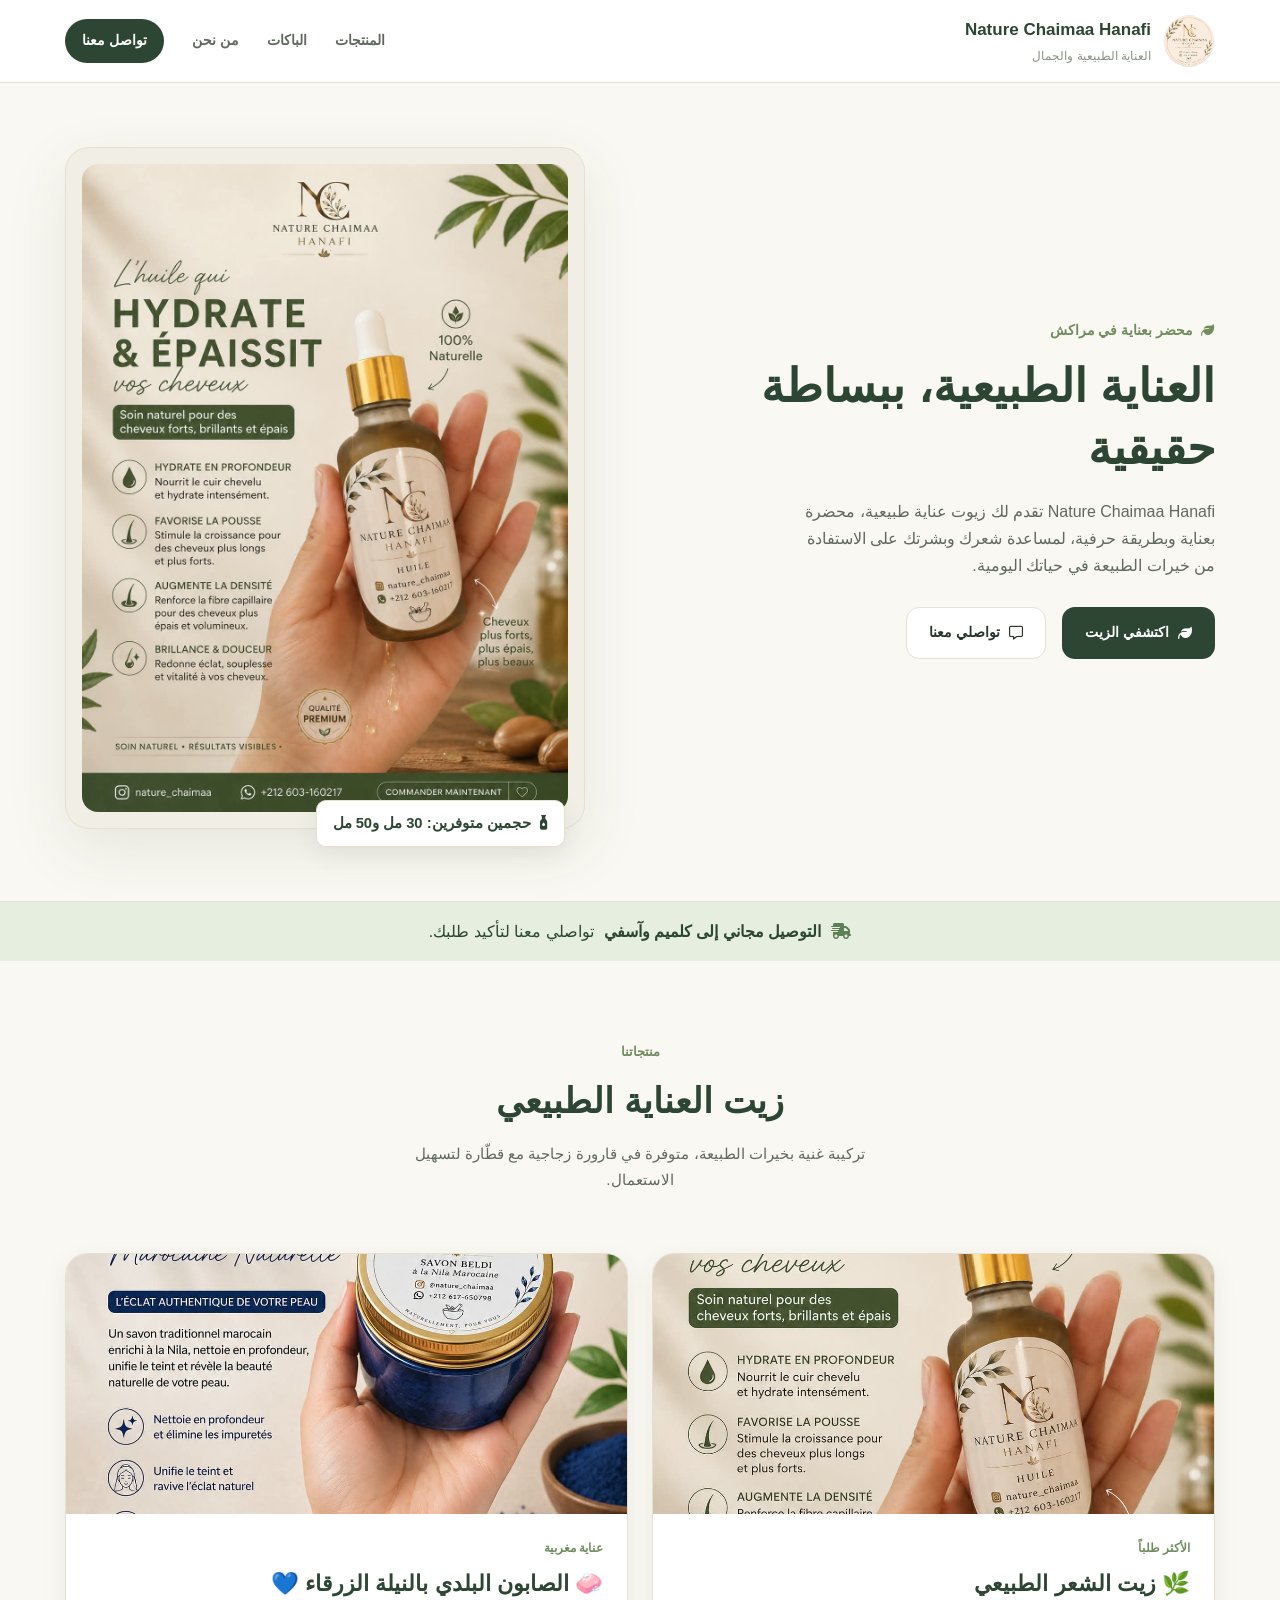
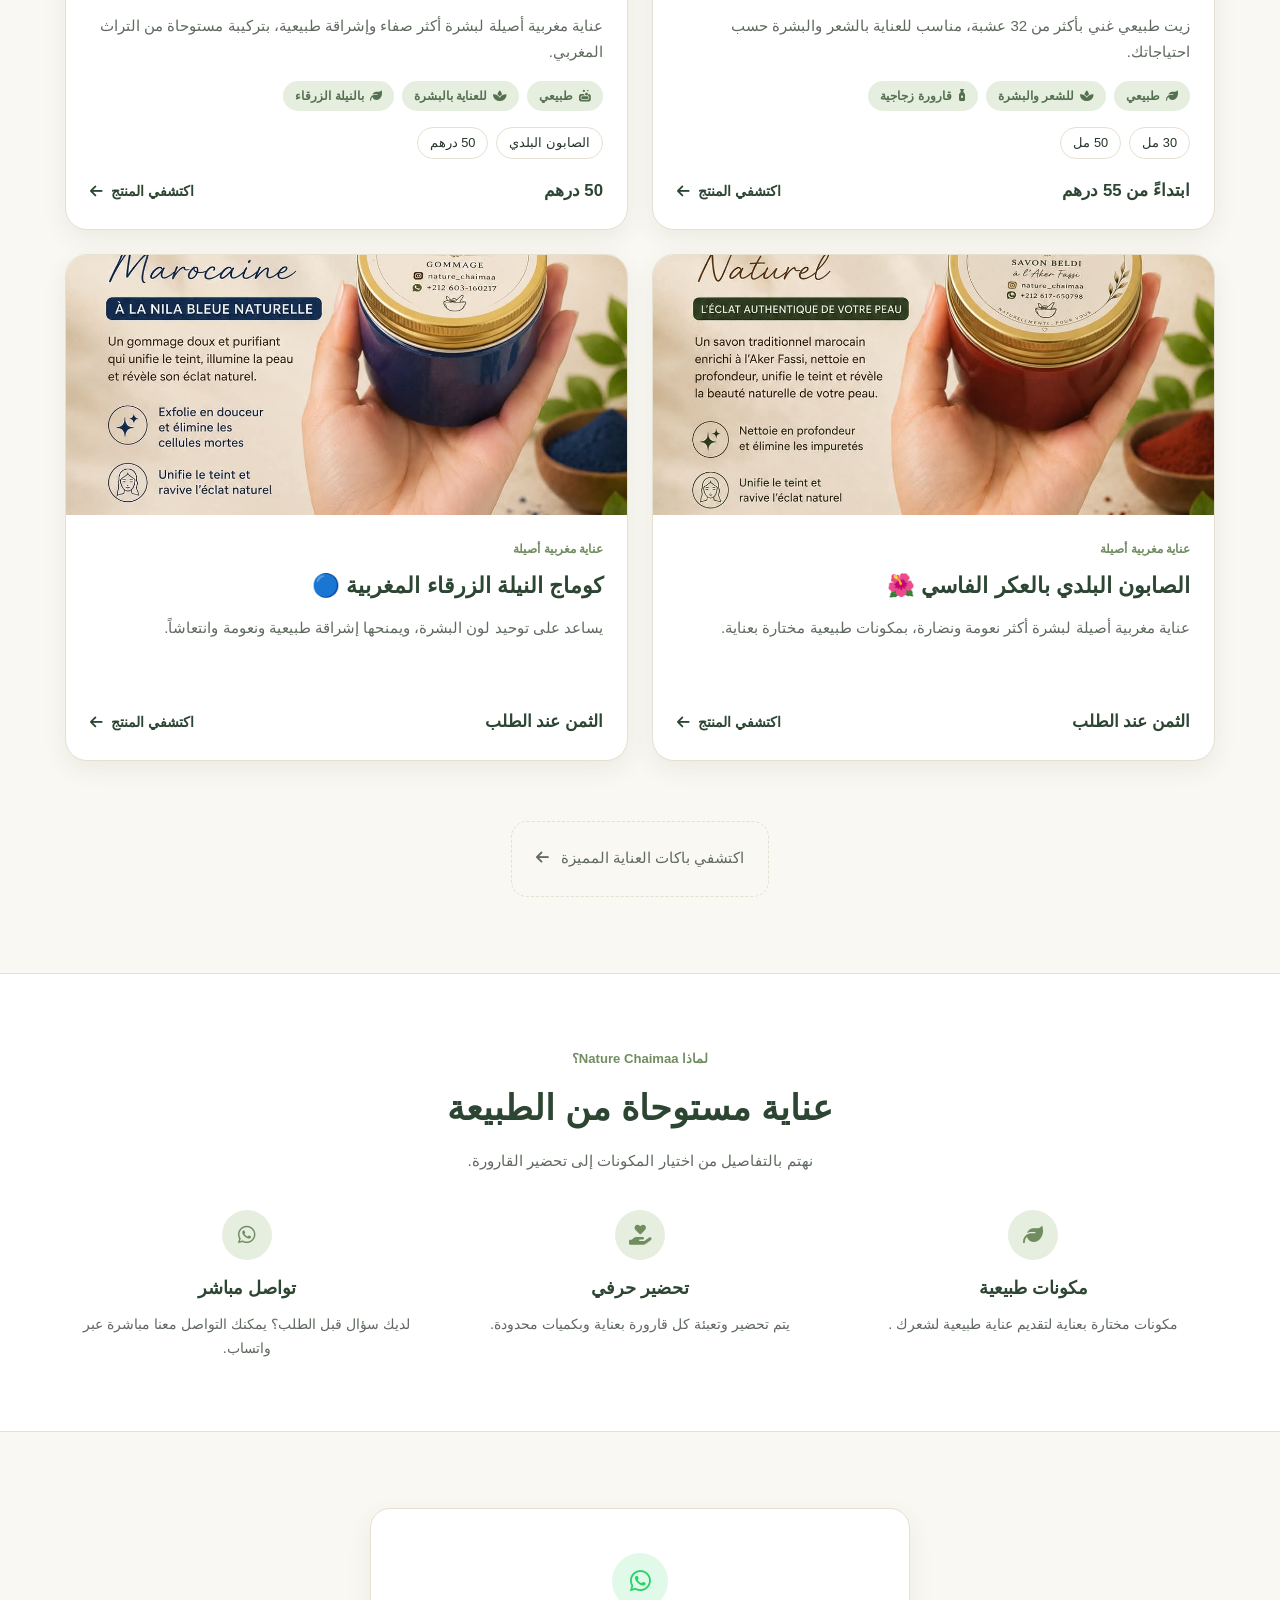
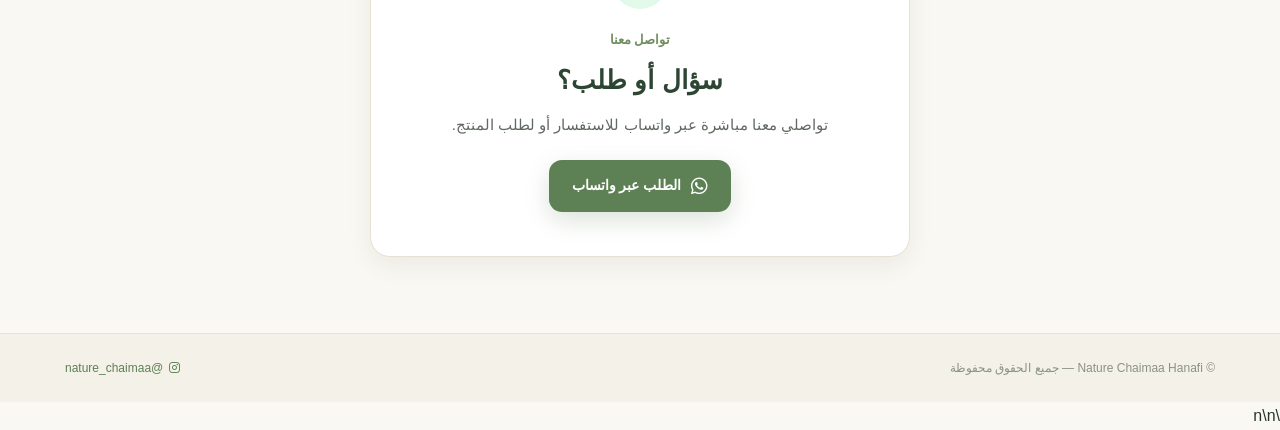
==== commit 827e246d: "upgrader" ====
--- a/index.html
+++ b/index.html
@@ -81,7 +81,7 @@
             <a href="#apropos">
                 من نحن
             </a>
-            <a href="#contact">
+            <a class="nav-whatsapp" href="#" data-whatsapp-simple data-product="طلب أو استفسار من متجر Nature Chaimaa Hanafi" target="_blank" rel="noopener noreferrer">
                 تواصل معنا
             </a>
         </nav>
@@ -111,7 +111,7 @@
               <a href="#produits" class="btn btn-primary">
                 <i class="fa-solid fa-leaf"></i>اكتشفي الزيت
               </a>
-                <a href="#contact" class="btn btn-ghost">
+                <a href="#" class="btn btn-ghost" data-whatsapp-simple data-product="طلب أو استفسار عن منتجات Nature Chaimaa Hanafi" target="_blank" rel="noopener noreferrer">
                     <i class="fa-regular fa-message"></i>
                     تواصلي معنا
                 </a>
@@ -129,6 +129,13 @@
                 حجمين متوفرين: 30 مل و50 مل
             </div>
         </div>
+    </div>
+</section>
+<section class="delivery-banner" aria-label="معلومات التوصيل">
+    <div class="container">
+        <i class="fa-solid fa-truck-fast" aria-hidden="true"></i>
+        <strong>التوصيل مجاني إلى كلميم وآسفي</strong>
+        <span>تواصلي معنا لتأكيد طلبك.</span>
     </div>
 </section>
 <!-- =====================================
@@ -160,6 +167,8 @@
                 <img
                     src="assets/WhatsApp Image 2026-09-25 at 22.06.41.jpeg"
                     alt="زيت العناية الطبيعي Nature Chaimaa Hanafi"
+                    loading="lazy"
+                    decoding="async"
                 >
             </div>
             <div class="product-body">
@@ -215,6 +224,8 @@
         <img
             src="assets/WhatsApp Image 2026-09-25 at 22.06.47.jpeg"
             alt="الصابون البلدي بالنيلة الزرقاء Nature Chaimaa Hanafi"
+            loading="lazy"
+            decoding="async"
         >
     </div>
     <div class="product-body">
@@ -263,8 +274,8 @@
     </div>
 </a>
         <a class="product-card" href="savon-beldi-aker-fassi.html">
-            <div class="product-media product-placeholder" aria-hidden="true">
-                <i class="fa-solid fa-soap"></i>
+            <div class="product-media">
+                <img src="assets/savonbldiakarfassi.jpeg" alt="الصابون البلدي بالعكر الفاسي من Nature Chaimaa Hanafi" loading="lazy" decoding="async">
             </div>
             <div class="product-body">
                 <span class="product-kicker">عناية مغربية أصيلة</span>
@@ -278,7 +289,7 @@
         </a>
         <a class="product-card" href="product-gommage.html">
             <div class="product-media">
-                <img src="assets/gomage.jpeg" alt="كوماج النيلة الزرقاء المغربية من Nature Chaimaa Hanafi">
+                <img src="assets/gomage.jpeg" alt="كوماج النيلة الزرقاء المغربية من Nature Chaimaa Hanafi" loading="lazy" decoding="async">
             </div>
             <div class="product-body">
                 <span class="product-kicker">عناية مغربية أصيلة</span>
--- a/css/style.css
+++ b/css/style.css
@@ -97,6 +97,8 @@
   transition: color 0.2s ease;
 }
 .main-nav a:hover { color: var(--green); }
+.main-nav .nav-whatsapp { padding: 10px 17px; border-radius: 999px; background: var(--forest); color: var(--white); }
+.main-nav .nav-whatsapp:hover { background: var(--green-deep); color: var(--white); }
 /* Bouton menu mobile : caché sur desktop */
 .mobile-menu-btn {
   display: none;
@@ -222,21 +224,22 @@
 .section-head p { color: var(--ink-soft); font-size: 0.96rem; }
 /* ---------- Produits (cartes) ---------- */
 .produits { padding: 76px 0; }
+.produits > .container { display: grid; grid-template-columns: repeat(2, minmax(0, 1fr)); gap: 24px; }
+.produits .section-head, .produits .packs-teaser { grid-column: 1 / -1; }
 .product-card {
   display: grid;
-  grid-template-columns: 0.85fr 1.15fr;
+  grid-template-columns: 1fr;
   background: var(--white);
   border: 1px solid var(--line);
-  border-radius: 18px;
+  border-radius: 22px;
   overflow: hidden;
   box-shadow: var(--shadow-sm);
-  max-width: 860px;
-  margin: 0 auto;
-  transition: box-shadow 0.2s ease;
-}
-.product-card + .product-card { margin-top: 28px; }
-.product-card:hover { box-shadow: var(--shadow-md); }
-.product-card .product-media { position: relative; overflow: hidden; min-height: 260px; }
+  max-width: none;
+  margin: 0;
+  transition: transform 0.25s ease, box-shadow 0.25s ease;
+}
+.product-card:hover { transform: translateY(-5px); box-shadow: var(--shadow-md); }
+.product-card .product-media { position: relative; overflow: hidden; height: 260px; min-height: 0; }
 .product-card .product-media img {
   width: 100%;
   height: 100%;
@@ -244,7 +247,7 @@
   transition: transform 0.4s ease;
 }
 .product-card:hover .product-media img { transform: scale(1.04); }
-.product-body { padding: 32px 34px; display: flex; flex-direction: column; justify-content: center; }
+.product-body { min-height: 245px; padding: 24px; display: flex; flex-direction: column; justify-content: flex-start; }
 .product-kicker { font-size: 0.78rem; font-weight: 700; color: var(--green); margin-bottom: 6px; }
 .product-body h3 {
   font-family: var(--font-display);
@@ -281,6 +284,7 @@
   color: var(--ink);
 }
 .product-bottom {
+  margin-top: auto;
   display: flex;
   align-items: center;
   justify-content: space-between;
@@ -322,6 +326,8 @@
 .packs-list { padding: 20px 0 50px; }
 .packs-grid { display: grid; grid-template-columns: repeat(2, minmax(0, 1fr)); gap: 24px; }
 .pack-card { overflow: hidden; border: 1px solid var(--line); border-radius: 18px; background: var(--white); box-shadow: var(--shadow-sm); }
+.pack-card { transition: transform 0.25s ease, box-shadow 0.25s ease; }
+.pack-card:hover { transform: translateY(-4px); box-shadow: var(--shadow-md); }
 .pack-card > img { width: 100%; height: 250px; object-fit: cover; }
 .pack-card-body { padding: 24px; }
 .pack-label { display: inline-flex; align-items: center; gap: 7px; color: var(--green-deep); font-size: 0.82rem; font-weight: 700; }
@@ -332,6 +338,11 @@
 .pack-card li i { width: 18px; color: var(--green); text-align: center; }
 .pack-card .btn { width: 100%; }
 .packs-back { padding-bottom: 64px; text-align: center; }
+.delivery-banner { padding: 16px 0; background: var(--green-chip-bg); color: var(--forest); text-align: center; }
+.delivery-banner .container { display: flex; justify-content: center; align-items: center; gap: 10px; }
+.delivery-banner i { color: var(--green-deep); }
+.pack-delivery { margin: 24px auto 0; border-radius: 12px; }
+.pack-card-image { height: 250px; }
 .product-placeholder { display: grid; place-items: center; background: #f0eee5; color: var(--green); font-size: 5rem; }
 .image-wrapper.product-placeholder { min-height: 360px; aspect-ratio: 1 / 1; }
 .product-card .product-placeholder { min-height: 260px; }
@@ -535,17 +546,18 @@
    ========================================================================== */
 @media (max-width: 860px) {
   .hero-grid,
-  .product-card,
   .product-grid {
     grid-template-columns: 1fr;
   }
   .hero-figure { order: -1; }
   .about-grid { grid-template-columns: 1fr; }
-  .product-card .product-media { min-height: 220px; }
+  .product-card .product-media { height: 220px; }
   .pd-media { position: static; }
   .image-wrapper { max-width: 560px; margin: 0 auto; }
 }
 @media (max-width: 650px) {
+  .produits > .container { grid-template-columns: 1fr; gap: 18px; }
+  .delivery-banner .container { flex-wrap: wrap; }
   .mobile-menu-btn { display: inline-flex; }
   .main-nav {
     position: fixed;
@@ -564,6 +576,7 @@
   }
   .main-nav.is-open { transform: translateY(0); opacity: 1; pointer-events: auto; }
   .main-nav a { padding: 10px 4px; border-bottom: 1px solid var(--line-soft); }
+  .main-nav .nav-whatsapp { justify-content: center; margin-top: 6px; padding: 12px; border: 0; }
   .hero { padding: 44px 0 40px; }
   .produits, .contact { padding: 52px 0; }
   .pd-info h1 { font-size: 28px; }
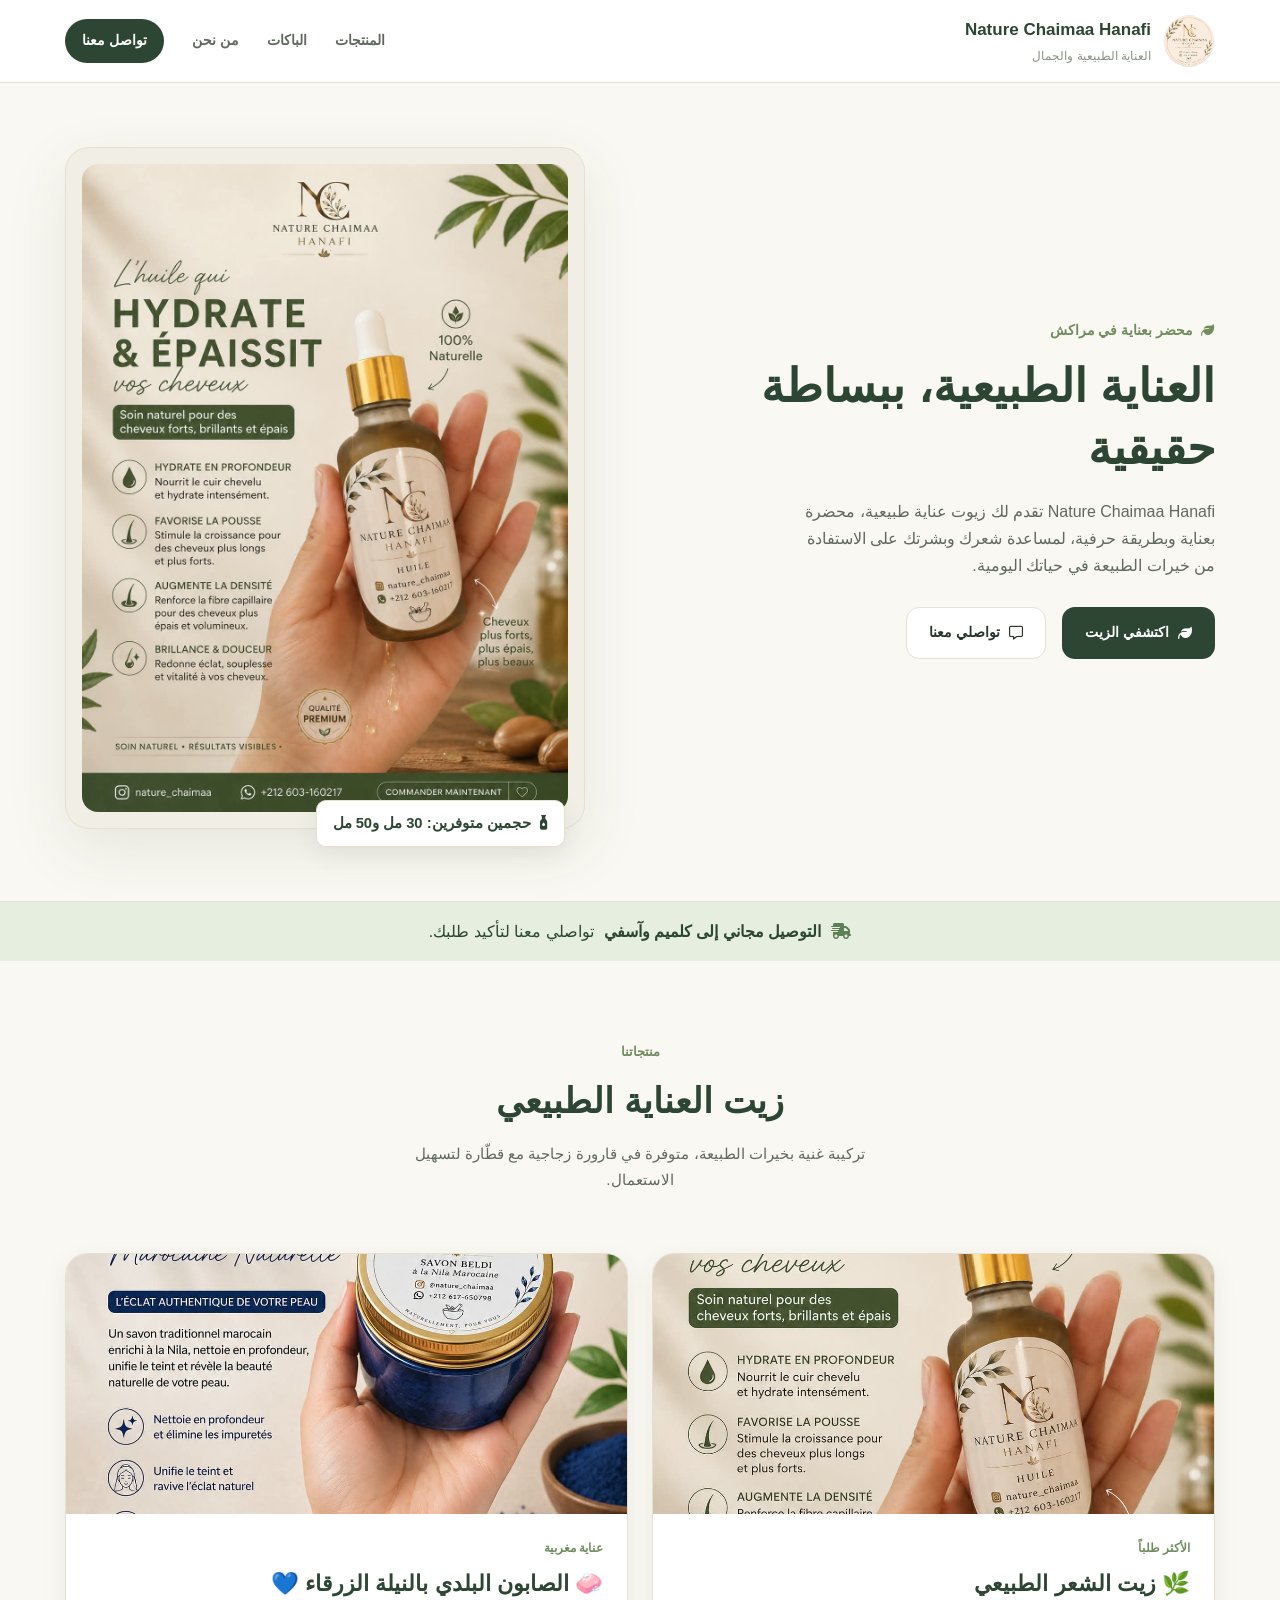
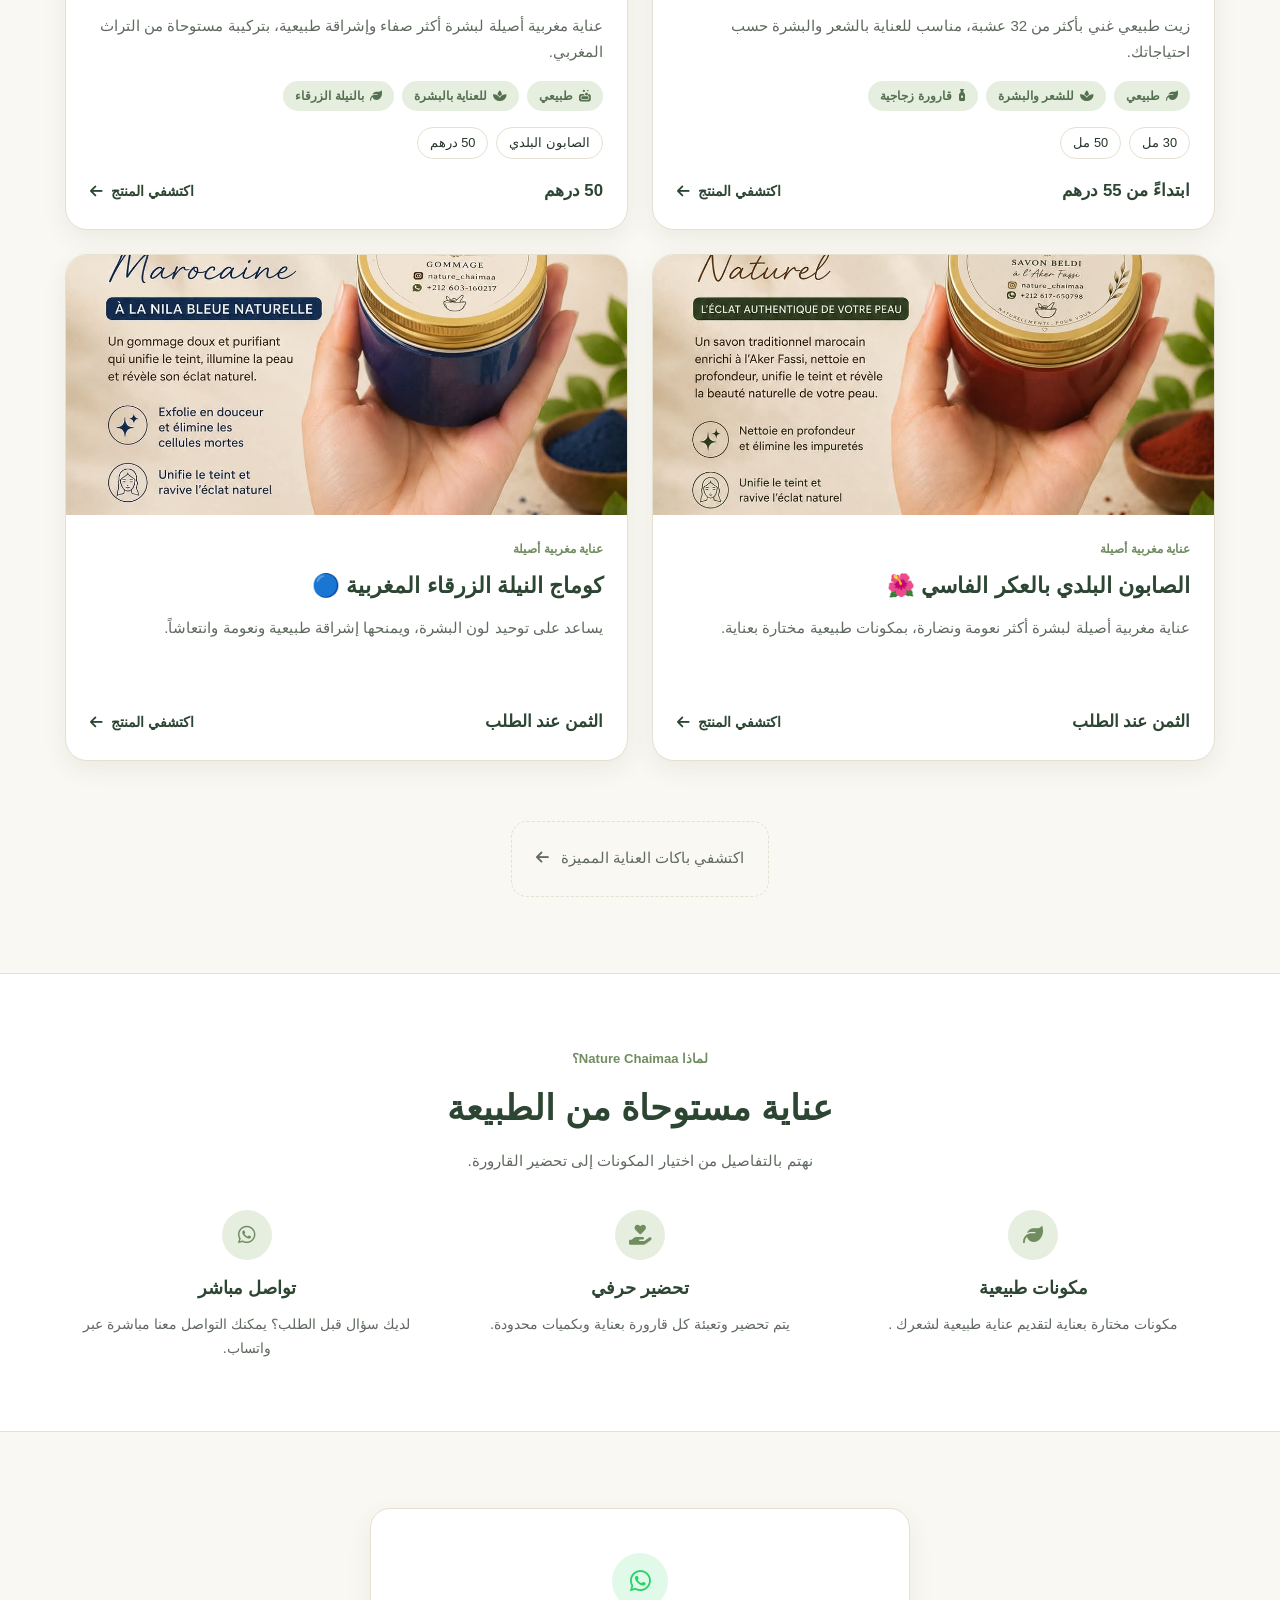
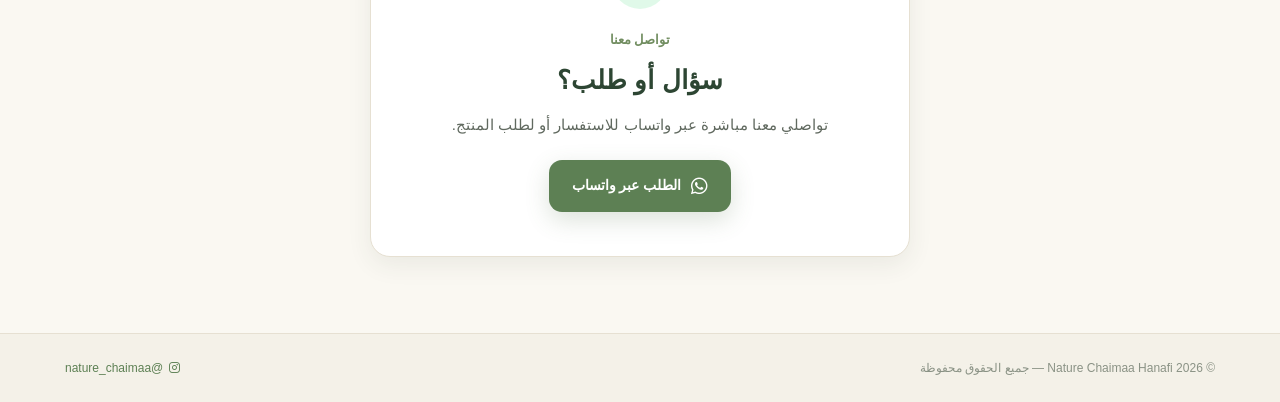
==== commit 03aa7d38: "upgrader" ====
--- a/index.html
+++ b/index.html
@@ -65,7 +65,7 @@
         <!-- زر القائمة في الهاتف -->
         <button
             class="mobile-menu-btn"
-            id="mobileMenuBtn"
+            id="mobileMenuBtn" aria-controls="mainNav"
             aria-label="فتح القائمة"
             type="button"
         >
@@ -81,7 +81,7 @@
             <a href="#apropos">
                 من نحن
             </a>
-            <a class="nav-whatsapp" href="#" data-whatsapp-simple data-product="طلب أو استفسار من متجر Nature Chaimaa Hanafi" target="_blank" rel="noopener noreferrer">
+            <a class="nav-whatsapp" href="https://wa.me/212617650798" data-whatsapp-simple data-product="طلب أو استفسار من متجر Nature Chaimaa Hanafi" target="_blank" rel="noopener noreferrer">
                 تواصل معنا
             </a>
         </nav>
@@ -111,7 +111,7 @@
               <a href="#produits" class="btn btn-primary">
                 <i class="fa-solid fa-leaf"></i>اكتشفي الزيت
               </a>
-                <a href="#" class="btn btn-ghost" data-whatsapp-simple data-product="طلب أو استفسار عن منتجات Nature Chaimaa Hanafi" target="_blank" rel="noopener noreferrer">
+                <a href="https://wa.me/212617650798" class="btn btn-ghost" data-whatsapp-simple data-product="طلب أو استفسار عن منتجات Nature Chaimaa Hanafi" target="_blank" rel="noopener noreferrer">
                     <i class="fa-regular fa-message"></i>
                     تواصلي معنا
                 </a>
@@ -389,10 +389,11 @@
                 للاستفسار أو لطلب المنتج.
             </p>
             <a
-                href="#"
+                href="https://wa.me/212617650798"
                 id="btn-order-whatsapp-home"
                 class="btn btn-whatsapp"
                 data-whatsapp-simple
+                data-product="استفسار أو طلب من متجر Nature Chaimaa Hanafi"
                 target="_blank"
                 rel="noopener noreferrer"
             >
@@ -429,4 +430,4 @@
 ===================================== -->
 <script src="js/script.js"></script>
 </body>
-</html>\n\n
+</html>
--- a/css/style.css
+++ b/css/style.css
@@ -593,4 +593,4 @@
   .pd-info h1 { font-size: 24px; }
   .pd-sizes { gap: 8px; }
   .detail-item { flex-direction: column; align-items: flex-start; gap: 4px; }
-}\n
+}
